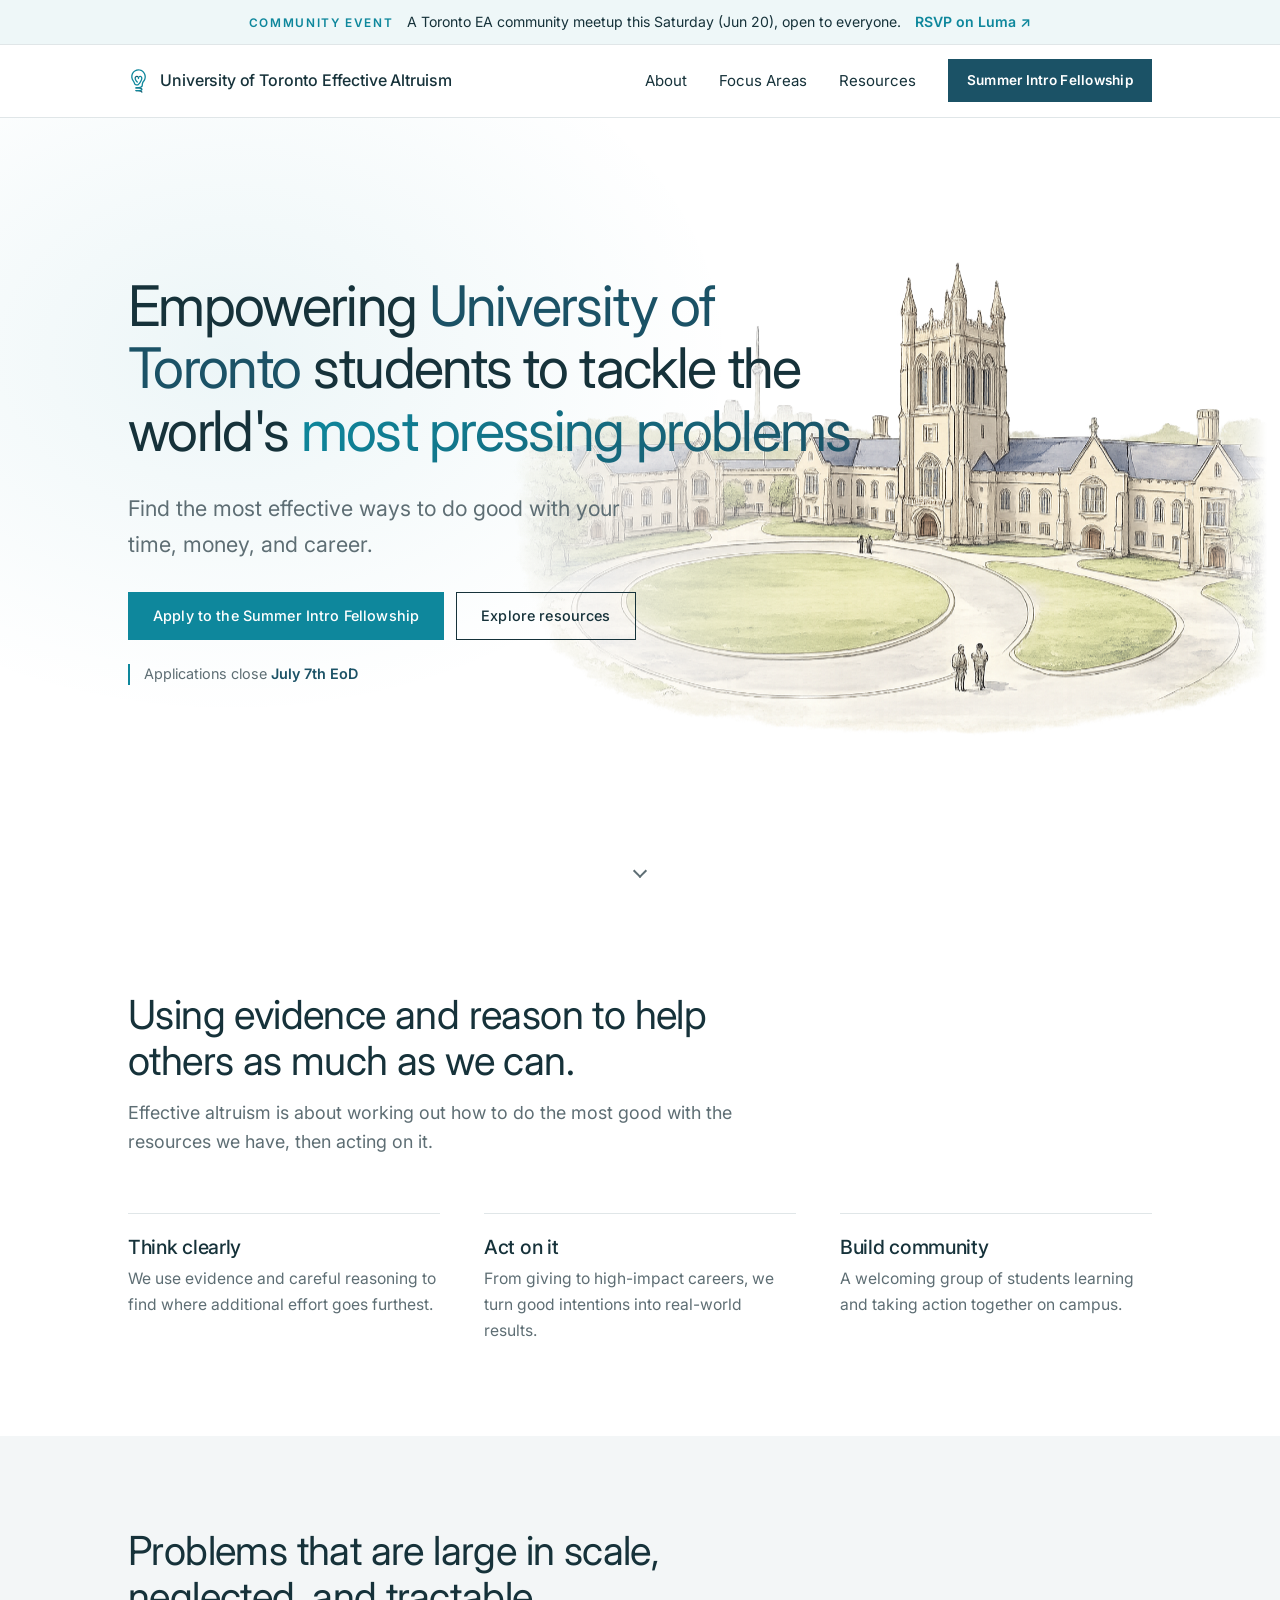
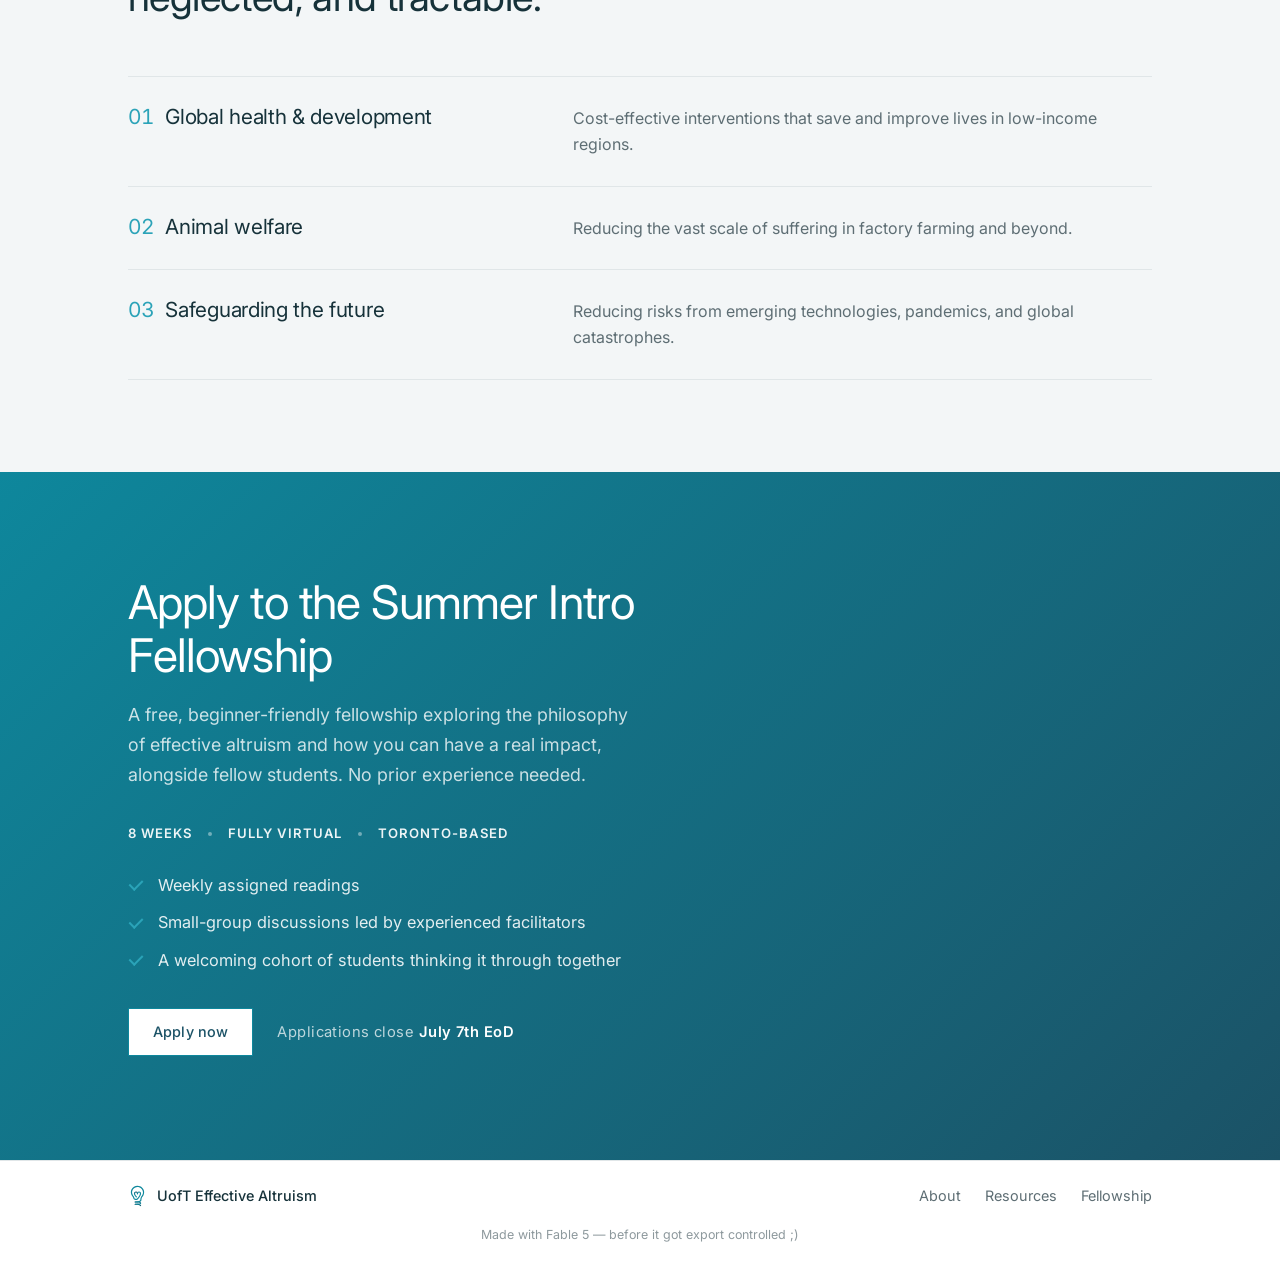
==== index.html @ 3f5f72e3 "Add Fable 5 credit line, slim down footer Add a subtle centered "Made with Fable 5" credit at the bo" ====
<!DOCTYPE html>
<html lang="en">
<head>
  <meta charset="UTF-8" />
  <meta name="viewport" content="width=device-width, initial-scale=1.0" />
  <script>
    (function () {
      // Hide scroll-reveal targets before first paint (script.js reveals them),
      // but only when motion is allowed and IntersectionObserver is supported —
      // otherwise everything stays visible. Applying this now avoids any flash.
      if ("IntersectionObserver" in window &&
          !window.matchMedia("(prefers-reduced-motion: reduce)").matches) {
        document.documentElement.classList.add("reveal");
      }
      // Arrived from another page targeting a #section? Remember it, start at
      // the top, and script.js will smooth-scroll down once the page has loaded.
      var hash = window.location.hash;
      if (hash && hash.length > 1) {
        window.__scrollTarget = hash.slice(1);
        if ("scrollRestoration" in history) history.scrollRestoration = "manual";
        history.replaceState(null, "", window.location.pathname + window.location.search);
      }
    })();
  </script>
  <title>University of Toronto Effective Altruism (UTEA)</title>
  <meta
    name="description"
    content="University of Toronto Effective Altruism (UTEA) is a student community helping U of T students find the most effective ways to do good with their time, money, and career. Apply to the Summer Intro Fellowship."
  />
  <meta
    name="keywords"
    content="University of Toronto Effective Altruism, UTEA, effective altruism, effective altruism Toronto, UofT, U of T, University of Toronto, student club, doing good, high-impact careers, Summer Intro Fellowship, charity, GiveWell, 80000 Hours"
  />
  <meta name="robots" content="index, follow" />
  <meta name="author" content="University of Toronto Effective Altruism" />
  <meta name="google-site-verification" content="3b4ed8b3AT4t9cAP5n7L5GcGeexUkri4UOhzZLySWu8" />
  <link rel="canonical" href="https://uteffectivealtruism.ca/" />
  <link rel="icon" type="image/svg+xml" href="assets/ea-logo.svg" />

  <!-- Social / link previews -->
  <meta property="og:type" content="website" />
  <meta property="og:site_name" content="University of Toronto Effective Altruism" />
  <meta property="og:locale" content="en_CA" />
  <meta property="og:url" content="https://uteffectivealtruism.ca/" />
  <meta property="og:title" content="University of Toronto Effective Altruism (UTEA)" />
  <meta
    property="og:description"
    content="Empowering University of Toronto students to tackle the world's most pressing problems. Find the most effective ways to do good with your time, money, and career."
  />
  <meta property="og:image" content="https://uteffectivealtruism.ca/assets/ea-logo.png" />
  <meta name="twitter:card" content="summary" />
  <meta name="twitter:title" content="University of Toronto Effective Altruism (UTEA)" />
  <meta
    name="twitter:description"
    content="Empowering University of Toronto students to tackle the world's most pressing problems."
  />
  <meta name="twitter:image" content="https://uteffectivealtruism.ca/assets/ea-logo.png" />

  <!-- Structured data -->
  <script type="application/ld+json">
  {
    "@context": "https://schema.org",
    "@type": "Organization",
    "name": "University of Toronto Effective Altruism",
    "alternateName": "UTEA",
    "url": "https://uteffectivealtruism.ca/",
    "logo": "https://uteffectivealtruism.ca/assets/ea-logo.png",
    "description": "A student community at the University of Toronto helping students find the most effective ways to do good with their time, money, and career.",
    "foundingLocation": "Toronto, Ontario, Canada"
  }
  </script>

  <link
    href="https://fonts.googleapis.com/css2?family=Inter:wght@300;400;500;600&display=swap"
    rel="stylesheet"
  />
  <link rel="stylesheet" href="styles.css" />
</head>
<body>
  <!-- Community announcement (not a UTEA event) — remove after Jun 20, 2026 -->
  <div class="topbar">
    <a class="topbar__inner wrap" href="https://luma.com/8dqawc0k" target="_blank" rel="noopener">
      <span class="topbar__group">
        <span class="label">Community event</span>
        <span class="topbar__msg">A Toronto EA community meetup this Saturday (Jun 20), open to everyone.</span>
        <span class="topbar__cta">RSVP on Luma <span aria-hidden="true">↗</span></span>
      </span>
      <span class="topbar__group topbar__dup" aria-hidden="true">
        <span class="label">Community event</span>
        <span class="topbar__msg">A Toronto EA community meetup this Saturday (Jun 20), open to everyone.</span>
        <span class="topbar__cta">RSVP on Luma <span aria-hidden="true">↗</span></span>
      </span>
    </a>
  </div>

  <!-- Navigation -->
  <header class="nav">
    <div class="wrap nav__inner">
      <a class="brand" href="index.html" aria-label="UofT Effective Altruism home">
        <img class="brand__mark" src="assets/ea-logo.svg" alt="" aria-hidden="true" />
        <span class="brand__text">
          <span class="brand__full">University of Toronto Effective Altruism</span>
          <span class="brand__short">UTEA</span>
        </span>
      </a>

      <nav>
        <ul class="nav__links">
          <li class="nav-hide"><a href="#about">About</a></li>
          <li class="nav-hide"><a href="#focus">Focus Areas</a></li>
          <li><a href="resources.html">Resources</a></li>
          <li>
            <a class="btn btn--primary" href="#apply">Summer Intro Fellowship</a>
          </li>
        </ul>
      </nav>
    </div>
  </header>

  <!-- Hero -->
  <section class="hero">
    <div class="hero__art">
      <img
        src="assets/hero-cover.png"
        alt="Watercolor illustration of the University of Toronto campus"
      />
    </div>
    <div class="wrap">
      <div class="hero__copy">
        <h1>
          Empowering <span class="uoft">University of Toronto</span> students to tackle the world's
          <span class="accent">most pressing problems</span>
        </h1>
        <p class="hero__sub">
          Find the most effective ways to do good with your time, money, and career.
        </p>
        <div class="hero__actions">
          <a class="btn btn--primary btn--lg" href="https://airtable.com/appPy5kqr3iAhJcgI/shrL7TXVeGHkIQ3MW" target="_blank" rel="noopener">Apply to the Summer Intro Fellowship</a>
          <a class="btn btn--ghost btn--lg" href="resources.html">Explore resources</a>
        </div>
        <p class="hero__deadline">Applications close <strong>July 7th EoD</strong></p>
      </div>
    </div>
    <a class="hero__scroll" href="#about" aria-label="Scroll to learn more">
      <span class="hero__scroll-chev" aria-hidden="true"></span>
    </a>
  </section>

  <!-- About -->
  <section class="section" id="about">
    <div class="wrap">
      <div class="section__head">
        <h2>Using evidence and reason to help others as much as we can.</h2>
        <p>
          Effective altruism is about working out how to do the most good with the
          resources we have, then acting on it.
        </p>
      </div>
      <div class="cols">
        <div class="col">
          <h3>Think clearly</h3>
          <p>We use evidence and careful reasoning to find where additional effort goes furthest.</p>
        </div>
        <div class="col">
          <h3>Act on it</h3>
          <p>From giving to high-impact careers, we turn good intentions into real-world results.</p>
        </div>
        <div class="col">
          <h3>Build community</h3>
          <p>A welcoming group of students learning and taking action together on campus.</p>
        </div>
      </div>
    </div>
  </section>

  <!-- Focus areas -->
  <section class="section section--alt" id="focus">
    <div class="wrap">
      <div class="section__head">
        <h2>Problems that are large in scale, neglected, and tractable.</h2>
      </div>
      <div class="list">
        <div class="list__row">
          <h3><span class="idx">01</span>Global health &amp; development</h3>
          <p>Cost-effective interventions that save and improve lives in low-income regions.</p>
        </div>
        <div class="list__row">
          <h3><span class="idx">02</span>Animal welfare</h3>
          <p>Reducing the vast scale of suffering in factory farming and beyond.</p>
        </div>
        <div class="list__row">
          <h3><span class="idx">03</span>Safeguarding the future</h3>
          <p>Reducing risks from emerging technologies, pandemics, and global catastrophes.</p>
        </div>
      </div>
    </div>
  </section>

  <!-- Apply CTA -->
  <section class="cta-band" id="apply">
    <div class="wrap">
      <h2>Apply to the Summer Intro Fellowship</h2>
      <p>
        A free, beginner-friendly fellowship exploring the philosophy of effective
        altruism and how you can have a real impact, alongside fellow students.
        No prior experience needed.
      </p>
      <ul class="cta-meta">
        <li>8 weeks</li>
        <li>Fully virtual</li>
        <li>Toronto-based</li>
      </ul>
      <ul class="cta-points">
        <li>Weekly assigned readings</li>
        <li>Small-group discussions led by experienced facilitators</li>
        <li>A welcoming cohort of students thinking it through together</li>
      </ul>
      <div class="cta-actions">
        <a class="btn btn--primary btn--lg" href="https://airtable.com/appPy5kqr3iAhJcgI/shrL7TXVeGHkIQ3MW" target="_blank" rel="noopener">Apply now</a>
        <p class="cta-band__deadline">Applications close <strong>July 7th EoD</strong></p>
      </div>
    </div>
  </section>

  <!-- Footer -->
  <footer class="footer">
    <div class="wrap footer__inner">
      <div class="footer__brand">
        <img src="assets/ea-logo.svg" alt="" aria-hidden="true" />
        <span>UofT Effective Altruism</span>
      </div>
      <ul class="footer__links">
        <li><a href="#about">About</a></li>
        <li><a href="resources.html">Resources</a></li>
        <li><a href="#apply">Fellowship</a></li>
      </ul>
    </div>
    <p class="footer__made">Made with Fable 5 — before it got export controlled ;)</p>
  </footer>

  <script src="script.js"></script>
</body>
</html>
---- styles.css ----
/* University of Toronto Effective Altruism — styles */

:root {
  /* Official Effective Altruism brand palette */
  --teal: #0e879c;        /* EA teal */
  --teal-bright: #2ba3b8; /* lighter teal accent */
  --teal-deep: #1b5266;   /* EA deep teal */
  --ink: #16323a;         /* deep teal-charcoal text */
  --muted: #5e6e74;       /* soft muted text */
  --paper: #f3f6f7;       /* faint cool tint for bands */
  --line: #e0e6e8;        /* hairline rules */
  --white: #ffffff;

  --grad: linear-gradient(120deg, #0e879c 0%, #1b5266 100%);

  --max: 1080px;
}

* { box-sizing: border-box; margin: 0; padding: 0; }

html { scroll-behavior: smooth; }

body {
  font-family: "Inter", -apple-system, BlinkMacSystemFont, "Segoe UI", Roboto,
    Helvetica, Arial, sans-serif;
  font-weight: 400;
  color: var(--ink);
  background: var(--white);
  line-height: 1.65;
  -webkit-font-smoothing: antialiased;
  text-rendering: optimizeLegibility;
}

a { color: var(--teal); text-decoration: none; }
a:hover { color: var(--teal-deep); }

h1, h2, h3, h4 { font-weight: 500; letter-spacing: -0.015em; line-height: 1.15; overflow-wrap: break-word; }

.wrap {
  width: 100%;
  max-width: var(--max);
  margin: 0 auto;
  padding: 0 28px;
}

.label {
  font-size: 0.74rem;
  font-weight: 600;
  letter-spacing: 0.14em;
  text-transform: uppercase;
  color: var(--teal);
}

/* ---------- Announcement bar (community / non-UTEA event) ---------- */
.topbar {
  background: rgba(14, 135, 156, 0.07);
  border-bottom: 1px solid var(--line);
  font-size: 0.88rem;
}
.topbar__inner {
  display: flex;
  align-items: baseline;
  justify-content: center;
  gap: 6px 14px;
  flex-wrap: wrap;
  padding-top: 10px;
  padding-bottom: 10px;
  color: var(--ink);
}
.topbar__inner:hover { text-decoration: none; }
.topbar__msg { color: var(--ink); }
.topbar__cta { color: var(--teal); font-weight: 600; white-space: nowrap; }
.topbar__inner:hover .topbar__cta { color: var(--teal-deep); }
.topbar__group { display: contents; }
.topbar__dup { display: none; }

/* Seamless loop: track holds two copies; -50% lands copy 2 where copy 1 began */
@keyframes topbar-scroll {
  from { transform: translateX(0); }
  to { transform: translateX(-50%); }
}

/* ---------- Navigation ---------- */
.nav {
  position: sticky;
  top: 0;
  z-index: 50;
  background: rgba(255, 255, 255, 0.88);
  backdrop-filter: saturate(180%) blur(12px);
  border-bottom: 1px solid var(--line);
}

.nav__inner {
  display: flex;
  align-items: center;
  justify-content: space-between;
  height: 72px;
}

.brand {
  display: flex;
  align-items: center;
  gap: 11px;
  color: var(--ink);
}
.brand:hover { color: var(--ink); }

.brand__mark { height: 30px; width: auto; flex: none; display: block; }

.brand__text { font-size: 1rem; font-weight: 500; line-height: 1.2; letter-spacing: -0.01em; }

/* Collapse the wordmark to "UTEA" once the page is scrolled */
.brand__short { display: none; }
.nav.is-scrolled .brand__full { display: none; }
.nav.is-scrolled .brand__short { display: inline; letter-spacing: 0.02em; }

.nav__links {
  display: flex;
  align-items: center;
  gap: 32px;
  list-style: none;
}

.nav__links a {
  color: var(--ink);
  font-weight: 400;
  font-size: 0.94rem;
}
.nav__links a:hover { color: var(--teal); }

/* ---------- Buttons (squared "slots") ---------- */
.btn {
  display: inline-block;
  font-weight: 500;
  font-size: 0.9rem;
  letter-spacing: 0.01em;
  padding: 11px 22px;
  border-radius: 0;
  transition: background 0.16s ease, color 0.16s ease, border-color 0.16s ease;
  cursor: pointer;
  border: 1px solid transparent;
}

.btn--primary {
  background: var(--teal);
  color: var(--white);
  border-color: var(--teal);
}
.btn--primary:hover { background: var(--teal-deep); border-color: var(--teal-deep); color: #fff; }

/* Nav CTA — force white text (beats .nav__links a) for readability */
.nav .btn--primary,
.nav .btn--primary:hover {
  background: var(--teal-deep);
  border-color: var(--teal-deep);
  color: #fff;
  font-weight: 600;
  letter-spacing: 0.02em;
  padding: 9px 18px;
  font-size: 0.85rem;
}
.nav .btn--primary:hover { background: #143f4c; border-color: #143f4c; }

.btn--ghost {
  background: transparent;
  color: var(--ink);
  border-color: var(--ink);
}
.btn--ghost:hover { background: var(--ink); color: #fff; }

.btn--lg { padding: 11px 24px; font-size: 0.9rem; }

/* a quiet text link with arrow */
.textlink {
  font-weight: 500;
  color: var(--teal);
  display: inline-flex;
  align-items: center;
  gap: 6px;
}
.textlink:hover { color: var(--teal-deep); }
.textlink .arrow { transition: transform 0.16s ease; }
.textlink:hover .arrow { transform: translateX(3px); }

/* ---------- Hero (big left-aligned text) ---------- */
.hero {
  position: relative;
  overflow: hidden;
  display: flex;
  flex-direction: column;
  justify-content: center;
  /* Fill the viewport below the fixed chrome (announcement bar + sticky nav)
     so the next section sits just past the fold. --chrome-h is set in JS;
     112px is a close fallback before/without it. */
  min-height: calc(100vh - var(--chrome-h, 112px));
  min-height: calc(100svh - var(--chrome-h, 112px));
  padding: 48px 0 104px;
  background: radial-gradient(720px 520px at 18% 30%, rgba(14, 135, 156, 0.08), transparent 70%);
}

.hero .wrap { position: relative; z-index: 2; }
.hero__copy { max-width: 760px; }

/* Campus watercolor — bled off the right edge; inner edge faded, right edge cut with a soft end */
.hero__art {
  position: absolute;
  z-index: 1;
  right: -56px;
  top: 46%;
  transform: translateY(-50%);
  width: min(860px, 68vw);
  pointer-events: none;
  user-select: none;
  /* fill: both -> stays visible (final frame) for reduced-motion users,
     who get animation: none via the motion-reduce block below */
  animation: hero-art-in 1.1s ease-out 0.15s both;
}
@keyframes hero-art-in {
  from { opacity: 0; }
  to { opacity: 1; }
}
.hero__art img {
  display: block;
  width: 100%;
  height: auto;
  -webkit-mask-image: linear-gradient(to right, transparent 0%, #000 43%, #000 85%, transparent 92%);
          mask-image: linear-gradient(to right, transparent 0%, #000 43%, #000 85%, transparent 92%);
}

.hero h1 {
  font-size: clamp(2.4rem, 4.8vw, 3.5rem);
  font-weight: 400;
  letter-spacing: -0.03em;
  line-height: 1.12;
  color: var(--ink);
}
.hero h1 .uoft { color: var(--teal-deep); }
.hero h1 .accent {
  background: var(--grad);
  -webkit-background-clip: text;
  background-clip: text;
  color: transparent;
}

.hero__sub {
  margin-top: 28px;
  max-width: 540px;
  font-size: clamp(1.1rem, 1.8vw, 1.35rem);
  font-weight: 400;
  color: var(--muted);
}

.hero__actions {
  margin-top: 30px;
  display: flex;
  gap: 12px;
  align-items: center;
  flex-wrap: wrap;
}

/* Scroll cue at the foot of the hero */
.hero__scroll {
  position: absolute;
  left: 50%;
  bottom: 24px;
  transform: translateX(-50%);
  z-index: 3;
  display: flex;
  flex-direction: column;
  align-items: center;
  gap: 9px;
  color: var(--muted);
  font-size: 0.66rem;
  font-weight: 600;
  letter-spacing: 0.2em;
  text-transform: uppercase;
  transition: opacity 0.4s ease, color 0.16s ease;
}
.hero__scroll:hover { color: var(--teal); }
.hero__scroll-chev {
  width: 10px;
  height: 10px;
  border-right: 2px solid currentColor;
  border-bottom: 2px solid currentColor;
  transform: rotate(45deg);
  animation: hero-bob 1.8s ease-in-out infinite;
}
@keyframes hero-bob {
  0%, 100% { transform: translateY(0) rotate(45deg); }
  50% { transform: translateY(4px) rotate(45deg); }
}
/* Fade the cue out once the page is scrolled */
.nav.is-scrolled ~ .hero .hero__scroll { opacity: 0; pointer-events: none; }

/* ---------- Sections ---------- */
.section { padding: 92px 0; }
.section--alt { background: var(--paper); }

/* Offset smooth-scroll targets so headings clear the sticky nav */
#about, #focus, #apply { scroll-margin-top: 88px; }

.section__head { max-width: 640px; margin-bottom: 56px; }
.section__head .label { display: block; margin-bottom: 16px; }
.section__head h2 {
  font-size: clamp(1.7rem, 3.6vw, 2.5rem);
  font-weight: 400;
  color: var(--ink);
}
.section__head p { margin-top: 14px; color: var(--muted); font-size: 1.12rem; }

/* ---------- Principles (no boxes) ---------- */
.cols {
  display: grid;
  grid-template-columns: repeat(3, 1fr);
  gap: 44px;
}

.col { border-top: 1px solid var(--line); padding-top: 22px; }
.col h3 { font-size: 1.22rem; color: var(--ink); margin-bottom: 8px; }
.col p { color: var(--muted); font-size: 0.98rem; }

/* ---------- Focus list (hairline rows) ---------- */
.list { border-top: 1px solid var(--line); }
.list__row {
  display: grid;
  grid-template-columns: 1fr 1.4fr;
  gap: 32px;
  align-items: baseline;
  padding: 28px 0;
  border-bottom: 1px solid var(--line);
}
.list__row h3 {
  font-size: 1.3rem;
  font-weight: 400;
  color: var(--ink);
}
.list__row .idx { color: var(--teal-bright); margin-right: 12px; font-variant-numeric: tabular-nums; }
.list__row p { color: var(--muted); font-size: 1rem; }

/* ---------- CTA band (full bleed, no rounded box) ---------- */
.cta-band {
  background: linear-gradient(135deg, #0e879c 0%, #1b5266 100%);
  color: #fff;
  padding: 104px 0;
}
.cta-band .label { color: var(--teal-bright); display: block; margin-bottom: 18px; }
.cta-band h2 {
  font-size: clamp(1.9rem, 4.4vw, 2.9rem);
  font-weight: 400;
  letter-spacing: -0.02em;
  max-width: 660px;
}
.cta-band p {
  margin: 18px 0 34px;
  max-width: 520px;
  color: rgba(255, 255, 255, 0.78);
  font-size: 1.12rem;
}
.cta-band .btn--primary { background: #fff; color: var(--teal-deep); }
.cta-band .btn--primary:hover { background: var(--paper); color: var(--teal-deep); }
/* Key facts row */
.cta-meta {
  list-style: none;
  display: flex;
  flex-wrap: wrap;
  align-items: center;
  margin-top: 26px;
  font-size: 0.82rem;
  font-weight: 600;
  letter-spacing: 0.07em;
  text-transform: uppercase;
  color: rgba(255, 255, 255, 0.92);
}
.cta-meta li { display: inline-flex; align-items: center; }
.cta-meta li:not(:last-child)::after {
  content: "";
  width: 4px;
  height: 4px;
  margin: 0 16px;
  border-radius: 50%;
  background: rgba(255, 255, 255, 0.4);
}

/* What's involved */
.cta-points {
  list-style: none;
  margin-top: 28px;
  display: grid;
  gap: 13px;
  max-width: 540px;
}
.cta-points li {
  position: relative;
  padding-left: 30px;
  color: rgba(255, 255, 255, 0.88);
  font-size: 1.02rem;
  line-height: 1.5;
}
.cta-points li::before {
  content: "";
  position: absolute;
  left: 4px;
  top: 0.28em;
  width: 6px;
  height: 11px;
  border-right: 2px solid var(--teal-bright);
  border-bottom: 2px solid var(--teal-bright);
  transform: rotate(45deg);
}

.cta-actions {
  margin-top: 36px;
  display: flex;
  align-items: center;
  gap: 16px 24px;
  flex-wrap: wrap;
}
/* Scoped to beat .cta-band p (margin/size/color) so it centers with the button */
.cta-band .cta-band__deadline {
  margin: 0;
  max-width: none;
  font-size: 0.92rem;
  letter-spacing: 0.03em;
  color: rgba(255, 255, 255, 0.72);
}
.cta-band__deadline strong {
  font-weight: 600;
  color: #fff;
}

/* Hero deadline — a compact line set off by a quiet teal accent bar */
.hero__deadline {
  margin-top: 24px;
  display: inline-block;
  padding-left: 14px;
  border-left: 2px solid var(--teal);
  font-size: 0.9rem;
  line-height: 1.45;
  color: var(--muted);
}
.hero__deadline strong { font-weight: 600; color: var(--teal-deep); }

/* ---------- Resources page ---------- */
.page-hero {
  padding: 60px 0 36px;
  border-bottom: 1px solid var(--line);
}
.page-hero .label { display: block; margin-bottom: 18px; }
.page-hero h1 {
  font-size: clamp(2.2rem, 5vw, 3.4rem);
  font-weight: 400;
  letter-spacing: -0.025em;
  color: var(--ink);
}
.page-hero p { margin-top: 18px; max-width: 600px; color: var(--muted); font-size: 1.15rem; }

.res-group { padding: 32px 0; border-bottom: 1px solid var(--line); }
.res-group__title {
  font-size: 0.92rem;
  font-weight: 600;
  letter-spacing: 0.1em;
  text-transform: uppercase;
  color: var(--teal);
  margin-bottom: 8px;
}

.res-item {
  display: grid;
  grid-template-columns: 1fr 1.5fr;
  gap: 32px;
  align-items: baseline;
  padding: 16px 0;
  border-top: 1px solid var(--line);
  transition: padding-left 0.16s ease;
}
.res-item:hover { padding-left: 8px; }
.res-item h4 {
  font-size: 1.15rem;
  font-weight: 400;
  color: var(--ink);
  display: inline-flex;
  align-items: center;
  gap: 8px;
}
.res-item:hover h4 { color: var(--teal); }
.res-item h4 .arrow { color: var(--teal-bright); transition: transform 0.16s ease; }
.res-item:hover h4 .arrow { transform: translate(3px, -3px); }
.res-item p { color: var(--muted); font-size: 0.98rem; }

/* ---------- Footer ---------- */
.footer {
  border-top: 1px solid var(--line);
  padding: 22px 0;
  color: var(--muted);
  font-size: 0.9rem;
}
.footer__inner {
  display: flex;
  justify-content: space-between;
  align-items: center;
  flex-wrap: wrap;
  gap: 16px;
}
.footer__links { display: flex; gap: 24px; list-style: none; }
.footer__links a { color: var(--muted); }
.footer__links a:hover { color: var(--teal); }

.footer__brand { display: flex; align-items: center; gap: 10px; }
.footer__brand img { height: 26px; width: auto; flex: none; }
.footer__brand span { font-weight: 500; color: var(--ink); }

.footer__made {
  margin: 16px 0 0;
  text-align: center;
  font-size: 0.78rem;
  color: var(--muted);
  opacity: 0.7;
}

/* ---------- Scroll reveal ("words land" as they enter) ----------
   The hidden state is applied via the .reveal class (added before first paint
   by the <head> guard) so revealed content never flashes in then jumps. */
.reveal .hero__copy > *,
.reveal .section__head > *,
.reveal .cols .col,
.reveal .list .list__row,
.reveal .cta-band .wrap > *,
.reveal .page-hero .wrap > *,
.reveal main.wrap .res-group {
  opacity: 0;
  transform: translateY(20px);
  transition: opacity 0.6s cubic-bezier(0.16, 1, 0.3, 1) var(--d, 0s),
              transform 0.6s cubic-bezier(0.16, 1, 0.3, 1) var(--d, 0s);
}
.reveal .is-visible {
  opacity: 1 !important;
  transform: none !important;
}

/* ---------- Focus & motion ---------- */
:focus-visible {
  outline: 2px solid var(--teal);
  outline-offset: 3px;
  border-radius: 2px;
}

@media (prefers-reduced-motion: reduce) {
  * { transition: none !important; animation: none !important; }
  .res-item:hover { padding-left: 0; }
  /* Insurance: never leave revealed content hidden for reduced-motion users */
  .reveal .hero__copy > *,
  .reveal .section__head > *,
  .reveal .cols .col,
  .reveal .list .list__row,
  .reveal .cta-band .wrap > *,
  .reveal .page-hero .wrap > *,
  .reveal main.wrap .res-group { opacity: 1 !important; transform: none !important; }
}

/* ---------- Responsive ---------- */
@media (max-width: 820px) {
  .hero__art { display: none; }
  .hero__copy { max-width: 620px; }
  .cols { grid-template-columns: 1fr; gap: 0; }
  .col { padding: 24px 0; }
  .col:not(:last-child) { border-bottom: none; }
  .list__row,
  .res-item { grid-template-columns: 1fr; gap: 8px; }
  .nav__links { gap: 18px; }
  .nav__links .nav-hide { display: none; }
}

/* Compact nav on phones: UTEA mark + Apply button (other links hidden) */
@media (max-width: 640px) {
  .brand__full { display: none; }
  .brand__short { display: inline; letter-spacing: 0.02em; }
  .nav__links li:not(:last-child) { display: none; }
  .nav .btn--primary {
    padding: 8px 13px;
    font-size: 0.82rem;
    letter-spacing: 0;
    white-space: nowrap;
  }
}

@media (max-width: 560px) {
  .wrap { padding: 0 18px; }
  .hero { padding: 40px 0 84px; }
  .hero h1 { font-size: clamp(1.9rem, 8.5vw, 2.35rem); }
  .hero__sub { font-size: 1.05rem; margin-top: 20px; }
  .hero__actions { margin-top: 28px; gap: 10px; }
  .btn--lg { padding: 10px 16px; font-size: 0.82rem; }
  .section, .cta-band { padding: 56px 0; }
  .section__head { margin-bottom: 36px; }
  .footer__inner { flex-direction: column; align-items: flex-start; }

  /* announcement bar becomes a seamless horizontal marquee on phones */
  .topbar { overflow: hidden; font-size: 0.8rem; }
  .topbar__inner {
    flex-wrap: nowrap;
    justify-content: flex-start;
    gap: 0;
    width: max-content;
    max-width: none;
    margin: 0;
    padding: 6px 0;
    animation: topbar-scroll 22s linear infinite;
    animation-delay: -15s; /* start mid-scroll so the label is already on screen */
    will-change: transform;
  }
  .topbar__group {
    display: inline-flex;
    align-items: baseline;
    gap: 6px 14px;
    padding-right: 36px; /* small gap between repeats */
    white-space: nowrap;
  }
  .topbar__dup { display: inline-flex; }
  .topbar .label, .topbar__msg, .topbar__cta { white-space: nowrap; }
}

/* Reduced-motion users: don't scroll — wrap the bar instead */
@media (prefers-reduced-motion: reduce) {
  .topbar { overflow: visible; }
  .topbar__inner {
    flex-wrap: wrap;
    justify-content: center;
    gap: 6px 14px;
    white-space: normal;
    width: auto;
    max-width: var(--max);
    margin: 0 auto;
    padding: 10px 18px;
    animation: none;
  }
  .topbar__group { display: contents; }
  .topbar__dup { display: none; }
}
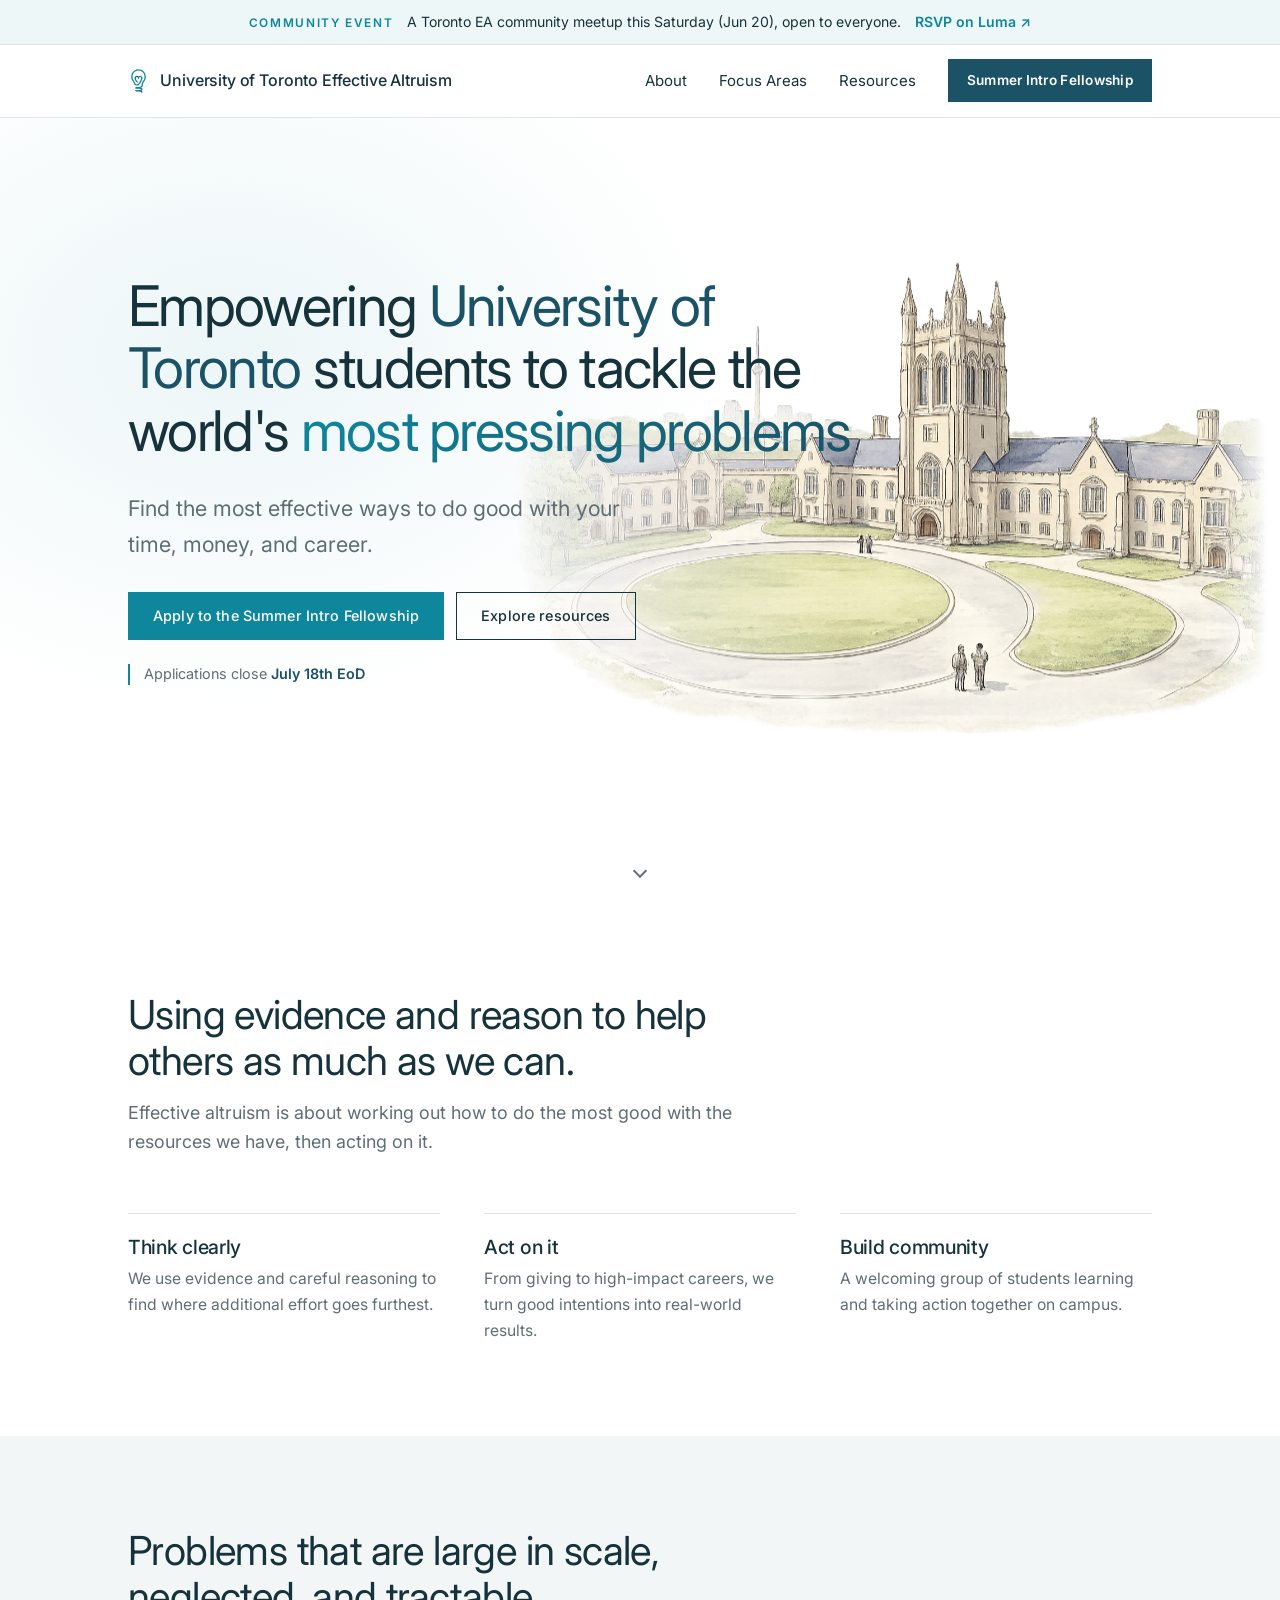
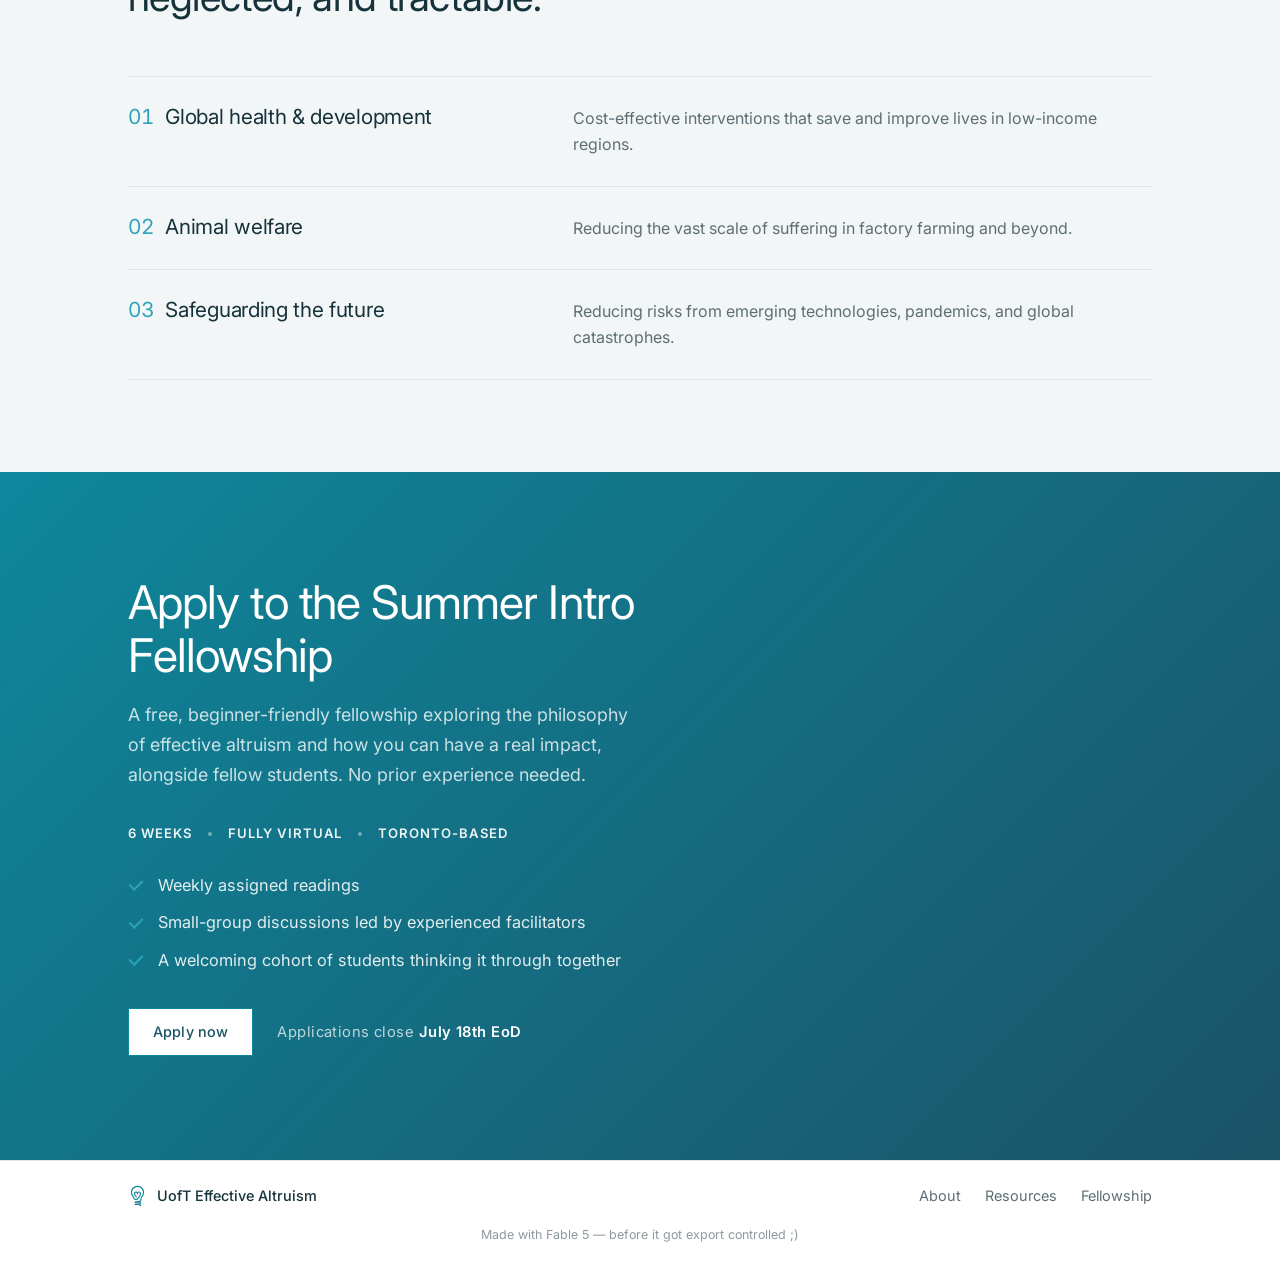
==== commit 3f1b418f: "Update deadline to July 18th EoD, fellowship duration to 6 weeks Co-Authored-By: Claude Fable 5 <nor" ====
--- a/index.html
+++ b/index.html
@@ -138,7 +138,7 @@
           <a class="btn btn--primary btn--lg" href="https://airtable.com/appPy5kqr3iAhJcgI/shrL7TXVeGHkIQ3MW" target="_blank" rel="noopener">Apply to the Summer Intro Fellowship</a>
           <a class="btn btn--ghost btn--lg" href="resources.html">Explore resources</a>
         </div>
-        <p class="hero__deadline">Applications close <strong>July 7th EoD</strong></p>
+        <p class="hero__deadline">Applications close <strong>July 18th EoD</strong></p>
       </div>
     </div>
     <a class="hero__scroll" href="#about" aria-label="Scroll to learn more">
@@ -206,7 +206,7 @@
         No prior experience needed.
       </p>
       <ul class="cta-meta">
-        <li>8 weeks</li>
+        <li>6 weeks</li>
         <li>Fully virtual</li>
         <li>Toronto-based</li>
       </ul>
@@ -217,7 +217,7 @@
       </ul>
       <div class="cta-actions">
         <a class="btn btn--primary btn--lg" href="https://airtable.com/appPy5kqr3iAhJcgI/shrL7TXVeGHkIQ3MW" target="_blank" rel="noopener">Apply now</a>
-        <p class="cta-band__deadline">Applications close <strong>July 7th EoD</strong></p>
+        <p class="cta-band__deadline">Applications close <strong>July 18th EoD</strong></p>
       </div>
     </div>
   </section>
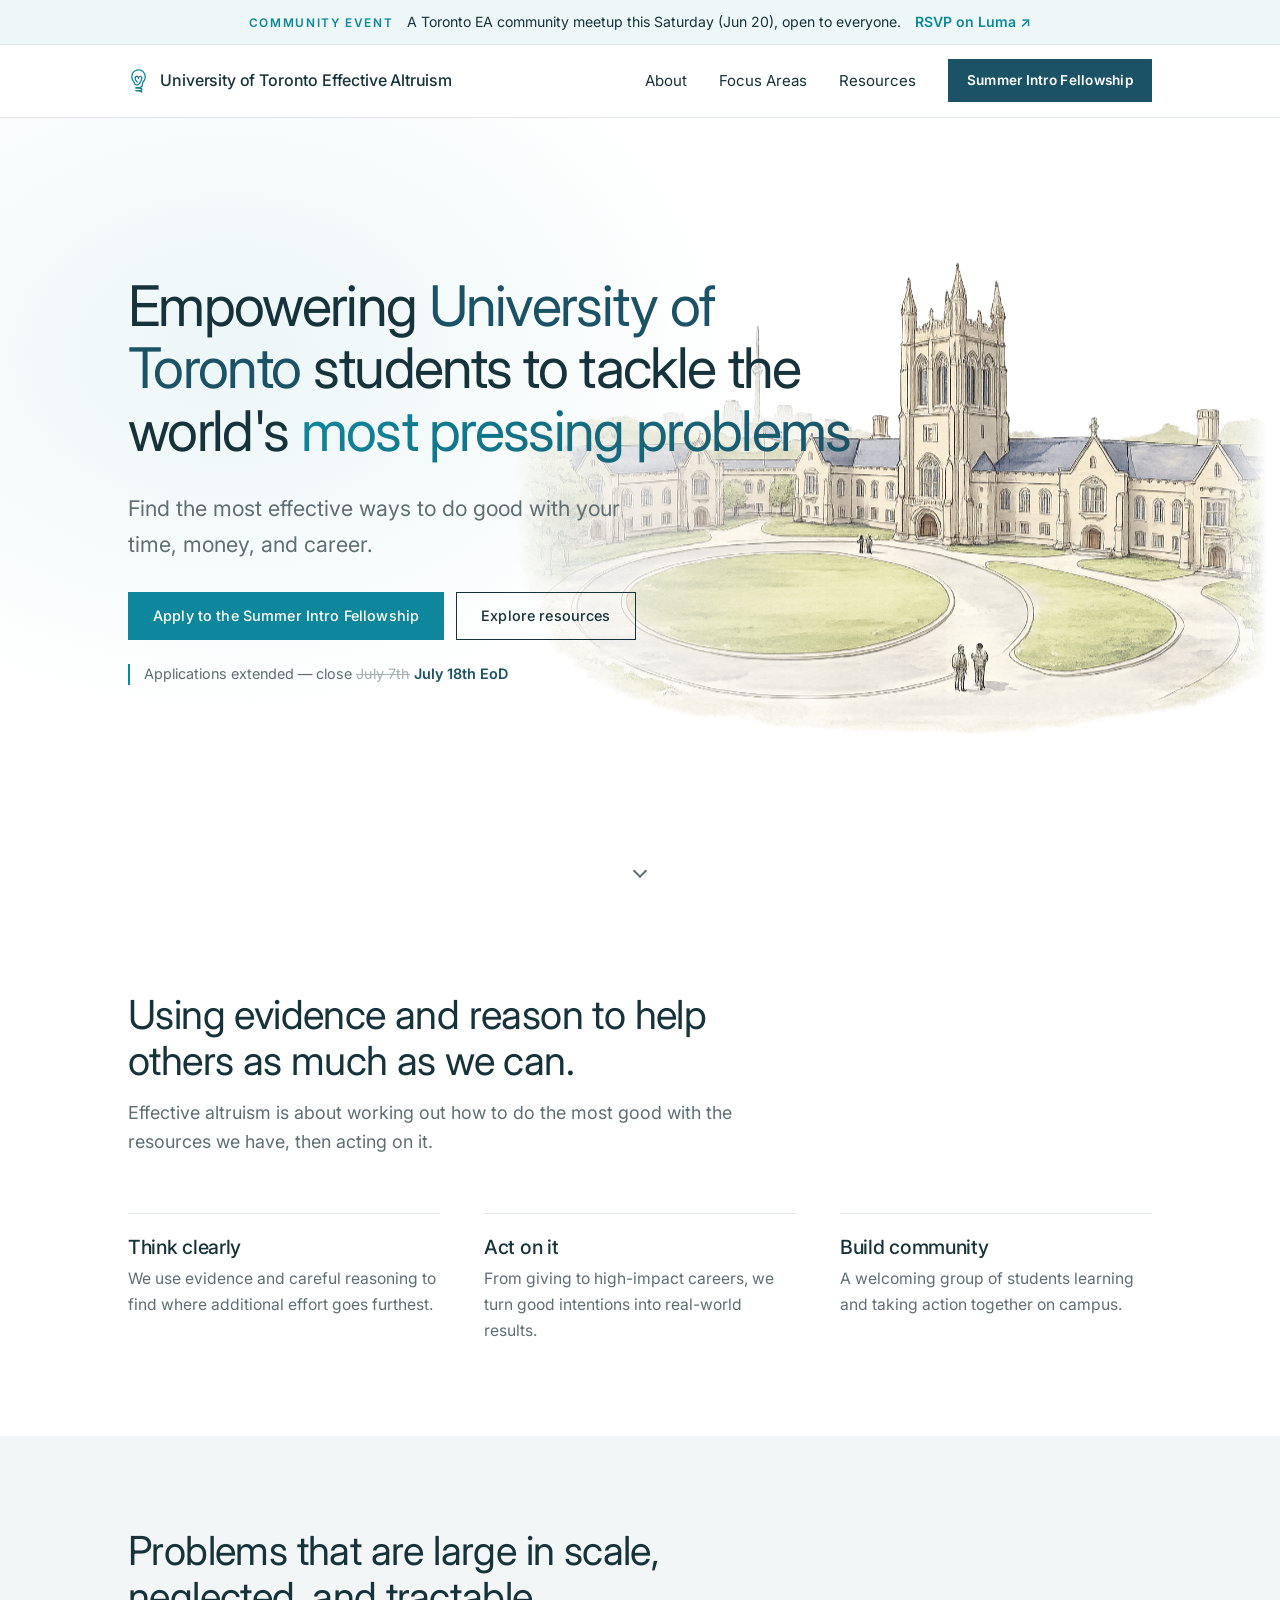
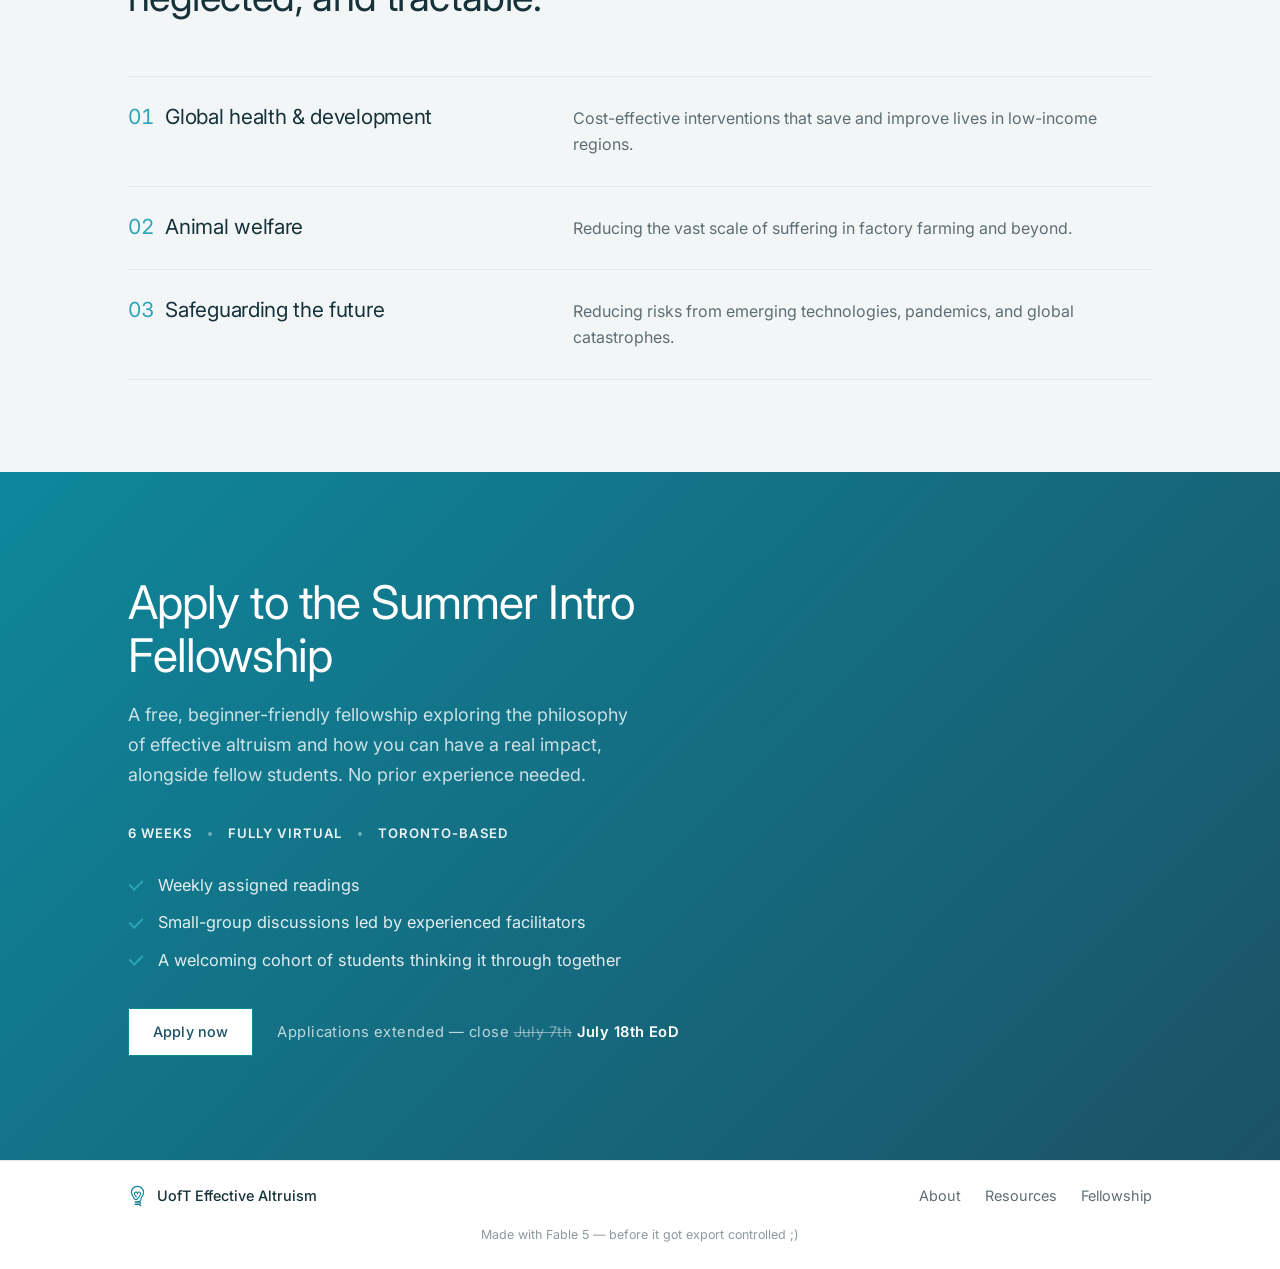
==== commit f479bc87: "Show extended deadline with old July 7th date struck through Co-Authored-By: Claude Fable 5 <noreply" ====
--- a/index.html
+++ b/index.html
@@ -138,7 +138,7 @@
           <a class="btn btn--primary btn--lg" href="https://airtable.com/appPy5kqr3iAhJcgI/shrL7TXVeGHkIQ3MW" target="_blank" rel="noopener">Apply to the Summer Intro Fellowship</a>
           <a class="btn btn--ghost btn--lg" href="resources.html">Explore resources</a>
         </div>
-        <p class="hero__deadline">Applications close <strong>July 18th EoD</strong></p>
+        <p class="hero__deadline">Applications extended — close <s>July 7th</s> <strong>July 18th EoD</strong></p>
       </div>
     </div>
     <a class="hero__scroll" href="#about" aria-label="Scroll to learn more">
@@ -217,7 +217,7 @@
       </ul>
       <div class="cta-actions">
         <a class="btn btn--primary btn--lg" href="https://airtable.com/appPy5kqr3iAhJcgI/shrL7TXVeGHkIQ3MW" target="_blank" rel="noopener">Apply now</a>
-        <p class="cta-band__deadline">Applications close <strong>July 18th EoD</strong></p>
+        <p class="cta-band__deadline">Applications extended — close <s>July 7th</s> <strong>July 18th EoD</strong></p>
       </div>
     </div>
   </section>
--- a/styles.css
+++ b/styles.css
@@ -427,6 +427,7 @@
   font-weight: 600;
   color: #fff;
 }
+.cta-band__deadline s { color: rgba(255, 255, 255, 0.45); }
 
 /* Hero deadline — a compact line set off by a quiet teal accent bar */
 .hero__deadline {
@@ -439,6 +440,7 @@
   color: var(--muted);
 }
 .hero__deadline strong { font-weight: 600; color: var(--teal-deep); }
+.hero__deadline s { opacity: 0.55; }
 
 /* ---------- Resources page ---------- */
 .page-hero {
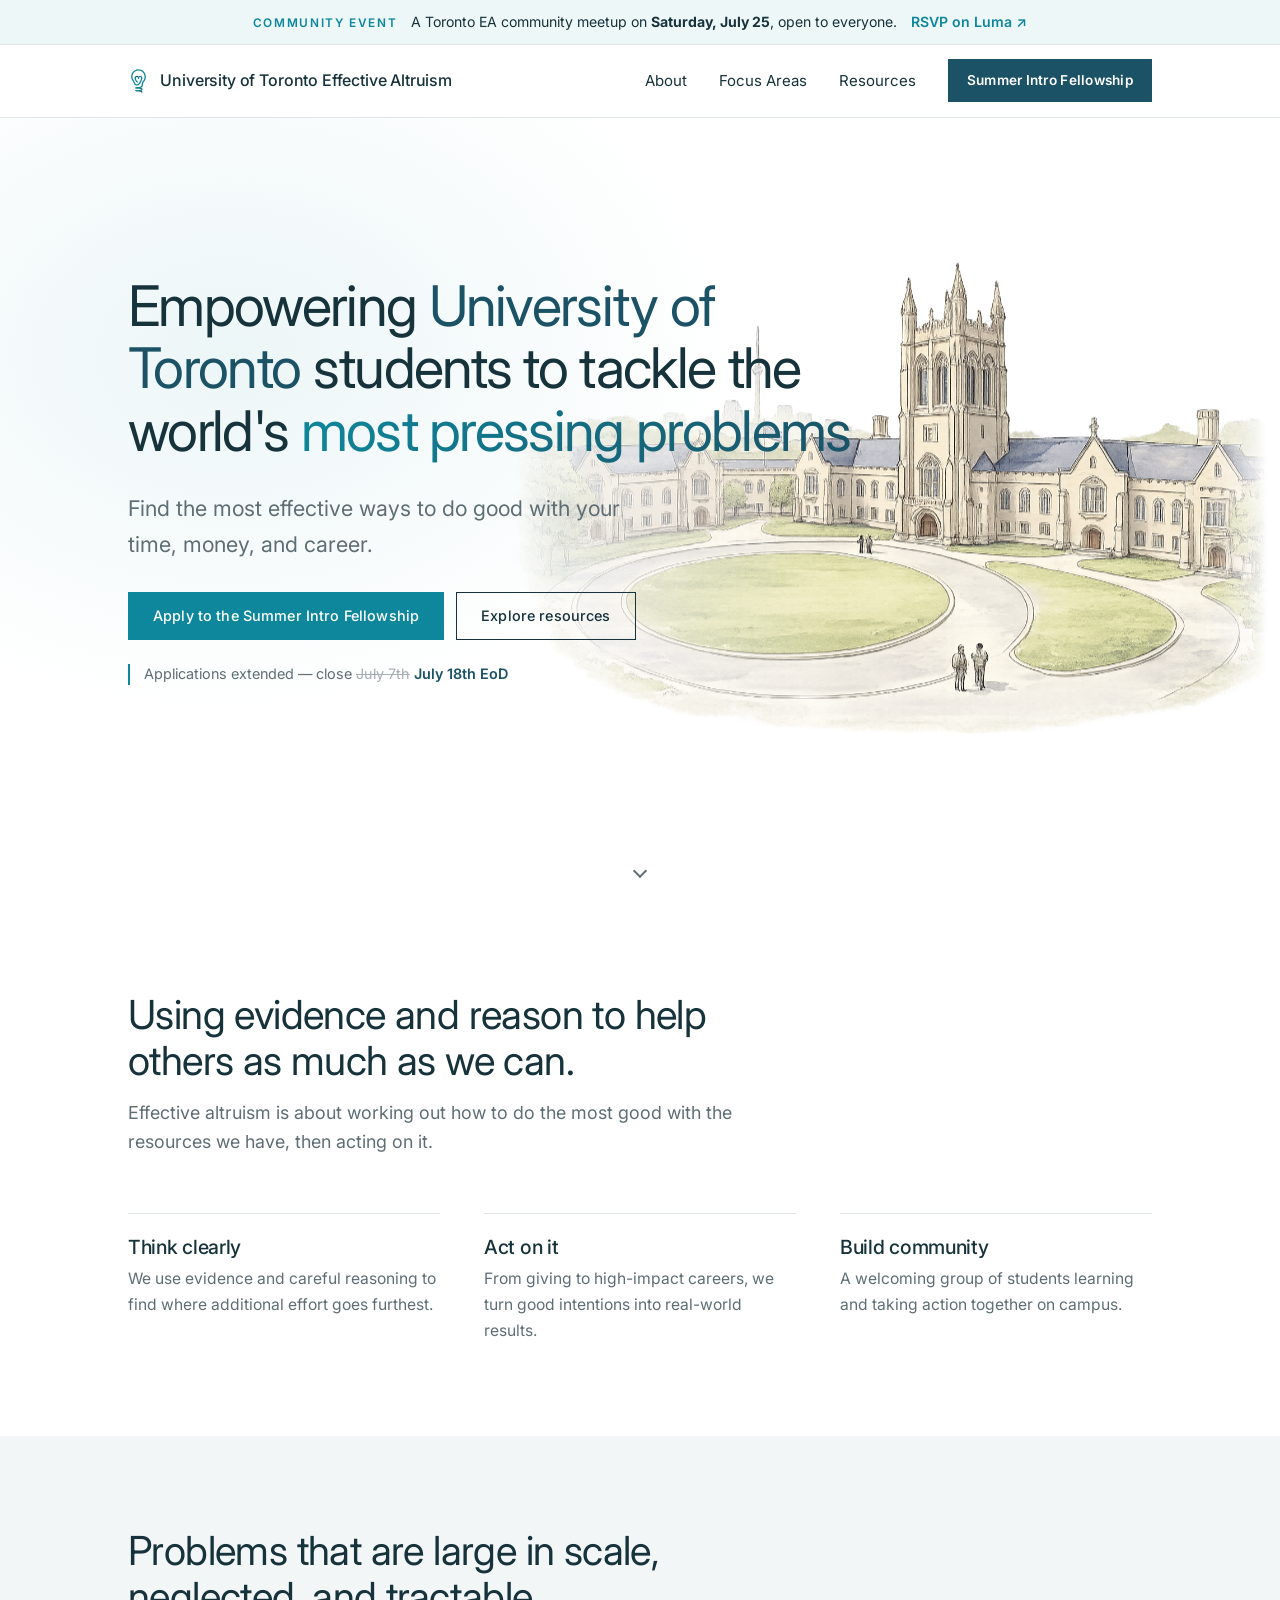
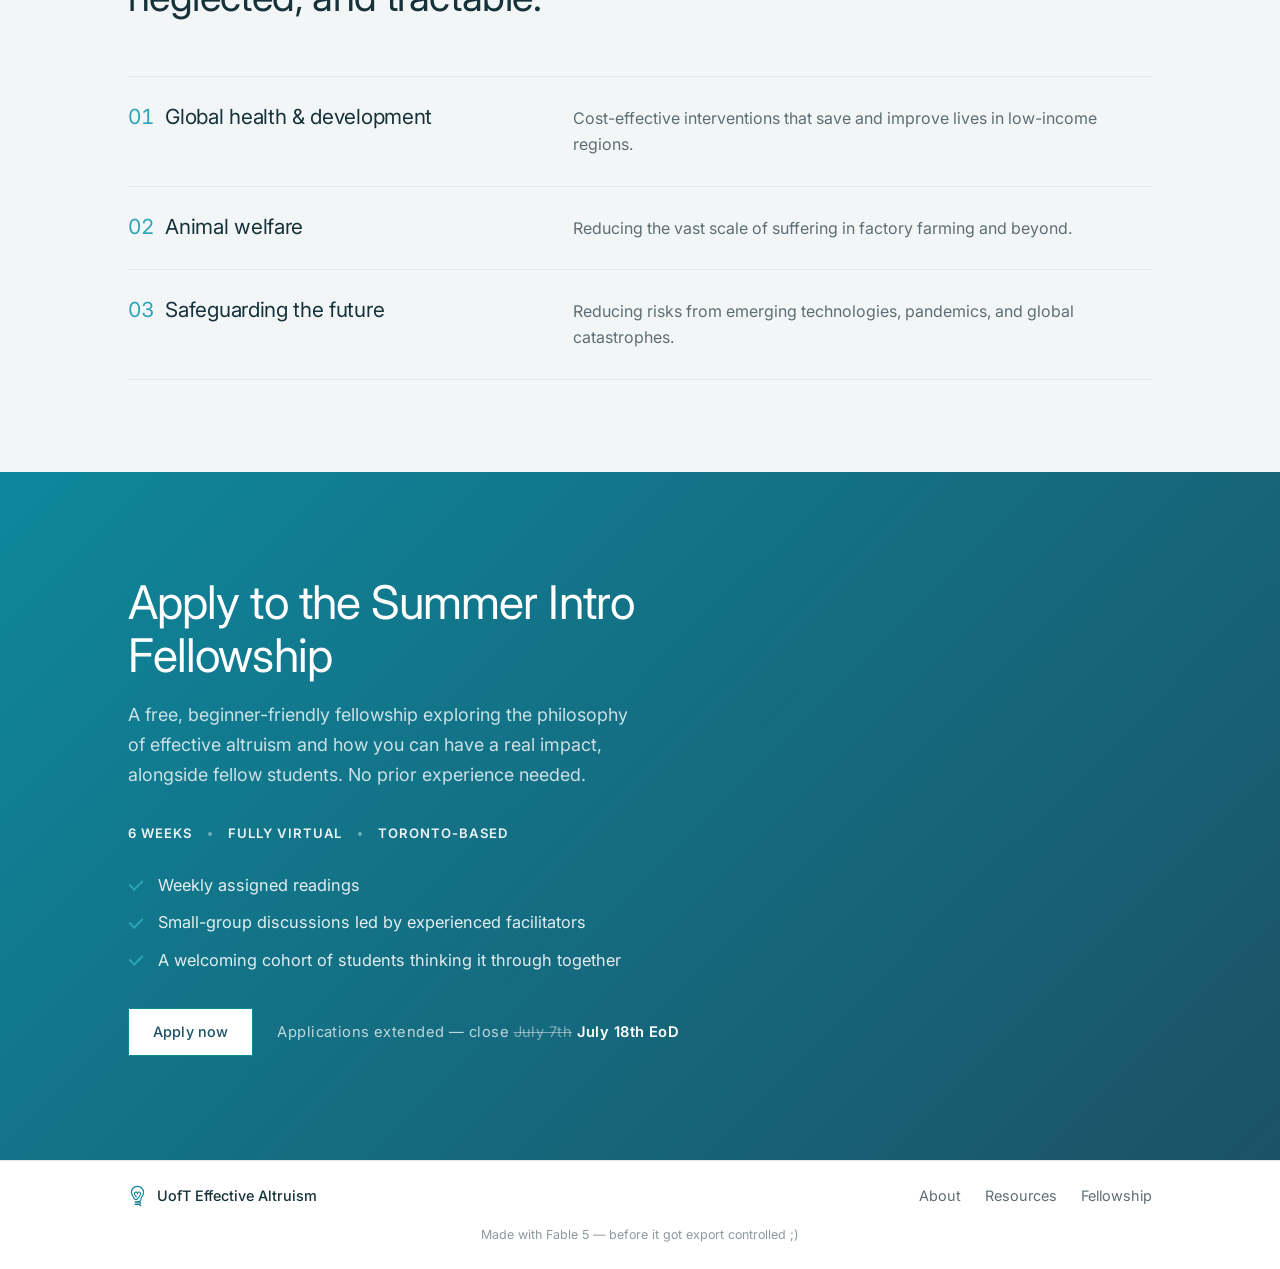
==== commit 15b37c3a: "Update community event banner to July 25 with new Luma link Co-Authored-By: Claude Fable 5 <noreply@" ====
--- a/index.html
+++ b/index.html
@@ -77,17 +77,17 @@
   <link rel="stylesheet" href="styles.css" />
 </head>
 <body>
-  <!-- Community announcement (not a UTEA event) — remove after Jun 20, 2026 -->
+  <!-- Community announcement (not a UTEA event) — remove after Jul 25, 2026 -->
   <div class="topbar">
-    <a class="topbar__inner wrap" href="https://luma.com/8dqawc0k" target="_blank" rel="noopener">
+    <a class="topbar__inner wrap" href="https://luma.com/qa6q1ces" target="_blank" rel="noopener">
       <span class="topbar__group">
         <span class="label">Community event</span>
-        <span class="topbar__msg">A Toronto EA community meetup this Saturday (Jun 20), open to everyone.</span>
+        <span class="topbar__msg">A Toronto EA community meetup on <strong>Saturday, July 25</strong>, open to everyone.</span>
         <span class="topbar__cta">RSVP on Luma <span aria-hidden="true">↗</span></span>
       </span>
       <span class="topbar__group topbar__dup" aria-hidden="true">
         <span class="label">Community event</span>
-        <span class="topbar__msg">A Toronto EA community meetup this Saturday (Jun 20), open to everyone.</span>
+        <span class="topbar__msg">A Toronto EA community meetup on <strong>Saturday, July 25</strong>, open to everyone.</span>
         <span class="topbar__cta">RSVP on Luma <span aria-hidden="true">↗</span></span>
       </span>
     </a>
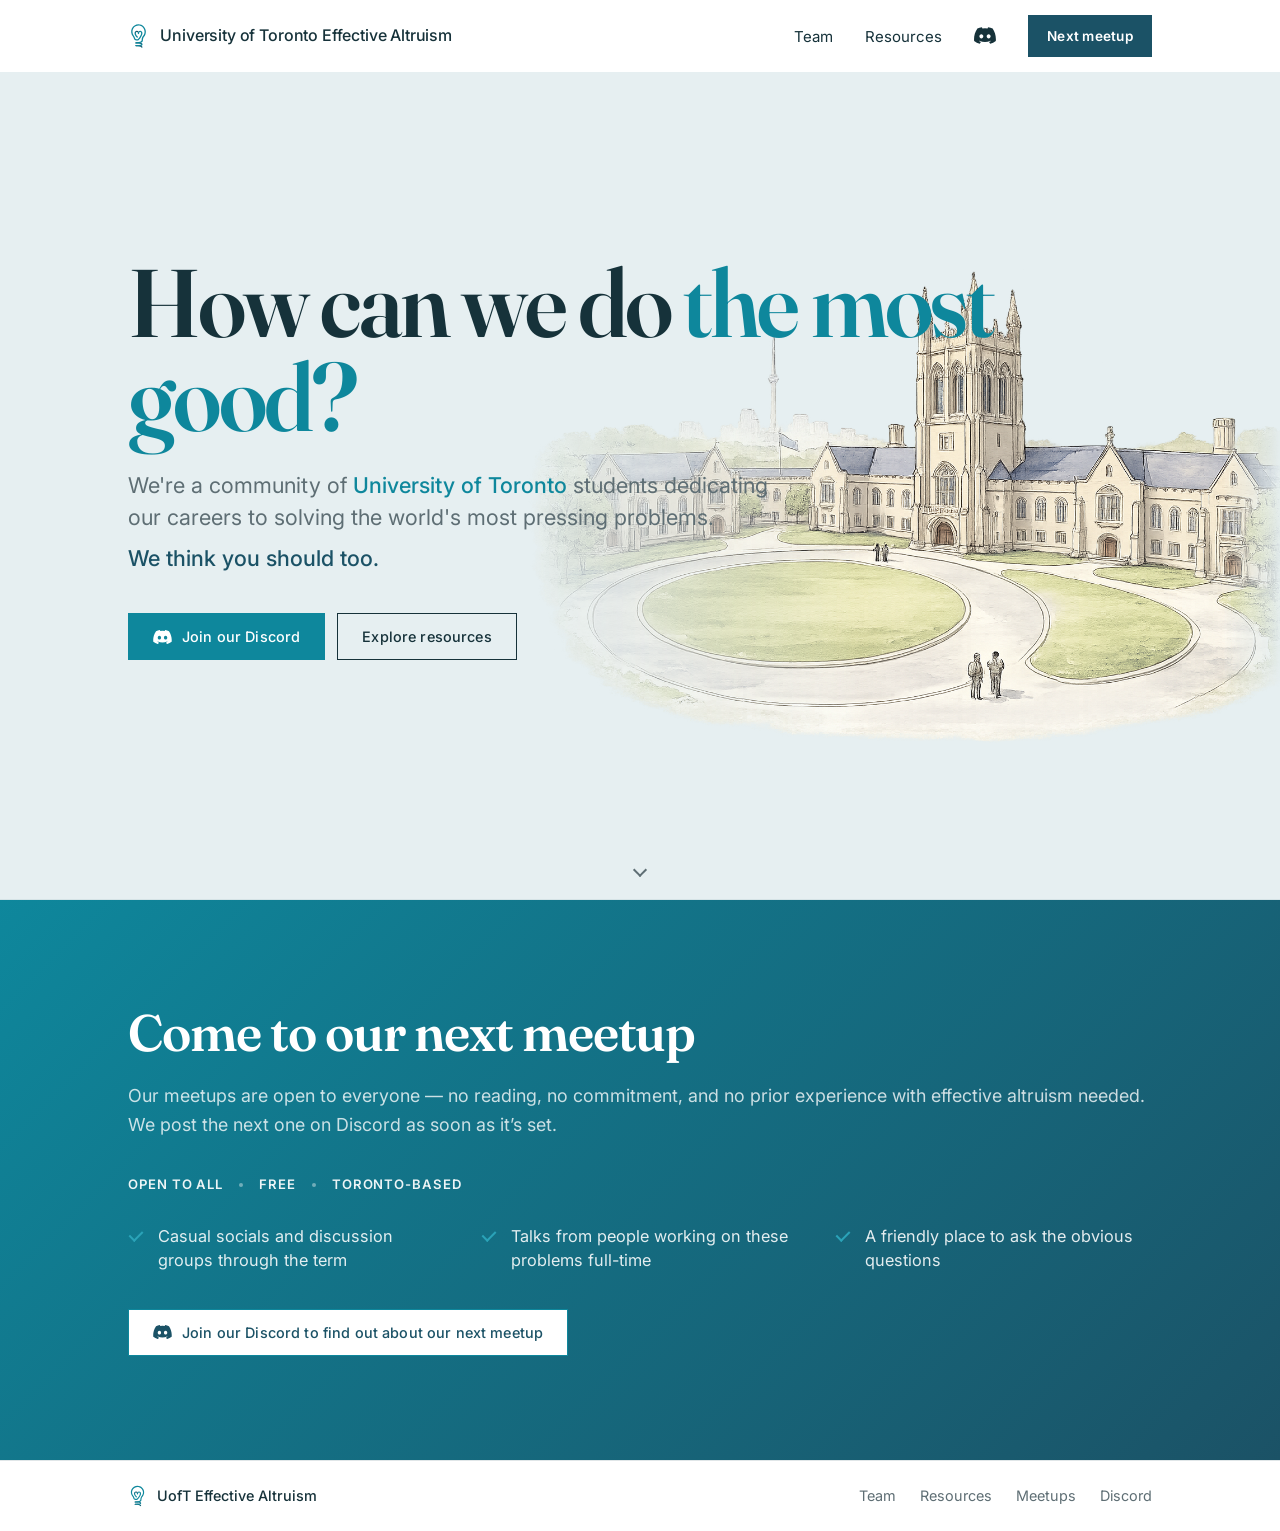
==== commit 7436c34c: "Rebuild site around meetups and Discord; add team and resources pages The Summer Intro Fellowship is" ====
--- a/index.html
+++ b/index.html
@@ -25,11 +25,11 @@
   <title>University of Toronto Effective Altruism (UTEA)</title>
   <meta
     name="description"
-    content="University of Toronto Effective Altruism (UTEA) is a student community helping U of T students find the most effective ways to do good with their time, money, and career. Apply to the Summer Intro Fellowship."
+    content="University of Toronto Effective Altruism (UTEA) is a student community helping U of T students find the most effective ways to do good with their time, money, and career. Come to a meetup or join us on Discord."
   />
   <meta
     name="keywords"
-    content="University of Toronto Effective Altruism, UTEA, effective altruism, effective altruism Toronto, UofT, U of T, University of Toronto, student club, doing good, high-impact careers, Summer Intro Fellowship, charity, GiveWell, 80000 Hours"
+    content="University of Toronto Effective Altruism, UTEA, effective altruism, effective altruism Toronto, UofT, U of T, University of Toronto, student club, doing good, high-impact careers, meetup, Discord, charity, GiveWell, 80000 Hours"
   />
   <meta name="robots" content="index, follow" />
   <meta name="author" content="University of Toronto Effective Altruism" />
@@ -70,29 +70,15 @@
   }
   </script>
 
+  <link rel="preconnect" href="https://fonts.googleapis.com" />
+  <link rel="preconnect" href="https://fonts.gstatic.com" crossorigin />
   <link
-    href="https://fonts.googleapis.com/css2?family=Inter:wght@300;400;500;600&display=swap"
+    href="https://fonts.googleapis.com/css2?family=Fraunces:opsz,wght@9..144,500;9..144,600;9..144,700&family=Inter:wght@300;400;500;600&display=swap"
     rel="stylesheet"
   />
-  <link rel="stylesheet" href="styles.css" />
+  <link rel="stylesheet" href="styles.css?v=5" />
 </head>
 <body>
-  <!-- Community announcement (not a UTEA event) — remove after Jul 25, 2026 -->
-  <div class="topbar">
-    <a class="topbar__inner wrap" href="https://luma.com/qa6q1ces" target="_blank" rel="noopener">
-      <span class="topbar__group">
-        <span class="label">Community event</span>
-        <span class="topbar__msg">A Toronto EA community meetup on <strong>Saturday, July 25</strong>, open to everyone.</span>
-        <span class="topbar__cta">RSVP on Luma <span aria-hidden="true">↗</span></span>
-      </span>
-      <span class="topbar__group topbar__dup" aria-hidden="true">
-        <span class="label">Community event</span>
-        <span class="topbar__msg">A Toronto EA community meetup on <strong>Saturday, July 25</strong>, open to everyone.</span>
-        <span class="topbar__cta">RSVP on Luma <span aria-hidden="true">↗</span></span>
-      </span>
-    </a>
-  </div>
-
   <!-- Navigation -->
   <header class="nav">
     <div class="wrap nav__inner">
@@ -106,11 +92,17 @@
 
       <nav>
         <ul class="nav__links">
-          <li class="nav-hide"><a href="#about">About</a></li>
-          <li class="nav-hide"><a href="#focus">Focus Areas</a></li>
+          <li class="nav-hide"><a href="team.html">Team</a></li>
           <li><a href="resources.html">Resources</a></li>
           <li>
-            <a class="btn btn--primary" href="#apply">Summer Intro Fellowship</a>
+            <a class="discord-mark" href="discord.html" aria-label="Join the UTEA Discord" title="Join our Discord">
+              <svg viewBox="0 0 24 18" width="22" height="17" fill="currentColor" aria-hidden="true" focusable="false">
+                <path d="M20.317 1.492A19.79 19.79 0 0 0 15.432 0c-.21.375-.456.88-.625 1.28a18.27 18.27 0 0 0-5.61 0C9.028.88 8.776.375 8.564 0A19.736 19.736 0 0 0 3.677 1.496C.573 6.12-.27 10.63.152 15.077a19.9 19.9 0 0 0 6.033 3.049c.486-.66.92-1.363 1.293-2.103a12.9 12.9 0 0 1-2.036-.978c.171-.126.338-.257.499-.392 3.926 1.823 8.18 1.823 12.06 0 .163.135.33.266.5.392-.65.383-1.334.71-2.04.98.374.739.805 1.442 1.292 2.102a19.84 19.84 0 0 0 6.036-3.048c.5-5.177-.838-9.647-3.472-13.587ZM8.02 12.341c-1.182 0-2.152-1.086-2.152-2.418 0-1.333.95-2.42 2.152-2.42 1.203 0 2.173 1.086 2.152 2.42 0 1.332-.95 2.418-2.152 2.418Zm7.96 0c-1.183 0-2.153-1.086-2.153-2.418 0-1.333.95-2.42 2.152-2.42 1.203 0 2.173 1.086 2.152 2.42 0 1.332-.95 2.418-2.152 2.418Z"/>
+              </svg>
+            </a>
+          </li>
+          <li>
+            <a class="btn btn--primary" href="#meetup">Next meetup</a>
           </li>
         </ul>
       </nav>
@@ -128,96 +120,55 @@
     <div class="wrap">
       <div class="hero__copy">
         <h1>
-          Empowering <span class="uoft">University of Toronto</span> students to tackle the world's
-          <span class="accent">most pressing problems</span>
+          How can we do <span class="accent">the most good?</span>
         </h1>
         <p class="hero__sub">
-          Find the most effective ways to do good with your time, money, and career.
+          We're a community of <span class="hero__sub-uoft">University of Toronto</span> students dedicating our careers
+          to solving the world's most pressing problems.
+          <span class="hero__sub-accent">We think you should too.</span>
         </p>
         <div class="hero__actions">
-          <a class="btn btn--primary btn--lg" href="https://airtable.com/appPy5kqr3iAhJcgI/shrL7TXVeGHkIQ3MW" target="_blank" rel="noopener">Apply to the Summer Intro Fellowship</a>
+          <a class="btn btn--primary btn--lg btn--discord" href="discord.html">
+          <svg viewBox="0 0 24 18" width="19" height="14" fill="currentColor" aria-hidden="true" focusable="false">
+            <path d="M20.317 1.492A19.79 19.79 0 0 0 15.432 0c-.21.375-.456.88-.625 1.28a18.27 18.27 0 0 0-5.61 0C9.028.88 8.776.375 8.564 0A19.736 19.736 0 0 0 3.677 1.496C.573 6.12-.27 10.63.152 15.077a19.9 19.9 0 0 0 6.033 3.049c.486-.66.92-1.363 1.293-2.103a12.9 12.9 0 0 1-2.036-.978c.171-.126.338-.257.499-.392 3.926 1.823 8.18 1.823 12.06 0 .163.135.33.266.5.392-.65.383-1.334.71-2.04.98.374.739.805 1.442 1.292 2.102a19.84 19.84 0 0 0 6.036-3.048c.5-5.177-.838-9.647-3.472-13.587ZM8.02 12.341c-1.182 0-2.152-1.086-2.152-2.418 0-1.333.95-2.42 2.152-2.42 1.203 0 2.173 1.086 2.152 2.42 0 1.332-.95 2.418-2.152 2.418Zm7.96 0c-1.183 0-2.153-1.086-2.153-2.418 0-1.333.95-2.42 2.152-2.42 1.203 0 2.173 1.086 2.152 2.42 0 1.332-.95 2.418-2.152 2.418Z"/>
+          </svg>
+          Join our Discord
+        </a>
           <a class="btn btn--ghost btn--lg" href="resources.html">Explore resources</a>
         </div>
-        <p class="hero__deadline">Applications extended — close <s>July 7th</s> <strong>July 18th EoD</strong></p>
       </div>
     </div>
-    <a class="hero__scroll" href="#about" aria-label="Scroll to learn more">
+    <a class="hero__scroll" href="#meetup" aria-label="Scroll to the next meetup">
       <span class="hero__scroll-chev" aria-hidden="true"></span>
     </a>
   </section>
 
-  <!-- About -->
-  <section class="section" id="about">
+  <!-- Meetup CTA -->
+  <section class="cta-band" id="meetup">
     <div class="wrap">
-      <div class="section__head">
-        <h2>Using evidence and reason to help others as much as we can.</h2>
-        <p>
-          Effective altruism is about working out how to do the most good with the
-          resources we have, then acting on it.
-        </p>
-      </div>
-      <div class="cols">
-        <div class="col">
-          <h3>Think clearly</h3>
-          <p>We use evidence and careful reasoning to find where additional effort goes furthest.</p>
-        </div>
-        <div class="col">
-          <h3>Act on it</h3>
-          <p>From giving to high-impact careers, we turn good intentions into real-world results.</p>
-        </div>
-        <div class="col">
-          <h3>Build community</h3>
-          <p>A welcoming group of students learning and taking action together on campus.</p>
-        </div>
-      </div>
-    </div>
-  </section>
-
-  <!-- Focus areas -->
-  <section class="section section--alt" id="focus">
-    <div class="wrap">
-      <div class="section__head">
-        <h2>Problems that are large in scale, neglected, and tractable.</h2>
-      </div>
-      <div class="list">
-        <div class="list__row">
-          <h3><span class="idx">01</span>Global health &amp; development</h3>
-          <p>Cost-effective interventions that save and improve lives in low-income regions.</p>
-        </div>
-        <div class="list__row">
-          <h3><span class="idx">02</span>Animal welfare</h3>
-          <p>Reducing the vast scale of suffering in factory farming and beyond.</p>
-        </div>
-        <div class="list__row">
-          <h3><span class="idx">03</span>Safeguarding the future</h3>
-          <p>Reducing risks from emerging technologies, pandemics, and global catastrophes.</p>
-        </div>
-      </div>
-    </div>
-  </section>
-
-  <!-- Apply CTA -->
-  <section class="cta-band" id="apply">
-    <div class="wrap">
-      <h2>Apply to the Summer Intro Fellowship</h2>
+      <h2>Come to our next meetup</h2>
       <p>
-        A free, beginner-friendly fellowship exploring the philosophy of effective
-        altruism and how you can have a real impact, alongside fellow students.
-        No prior experience needed.
+        Our meetups are open to everyone — no reading, no commitment, and no
+        prior experience with effective altruism needed. We post the next one on
+        Discord as soon as it&rsquo;s set.
       </p>
       <ul class="cta-meta">
-        <li>6 weeks</li>
-        <li>Fully virtual</li>
+        <li>Open to all</li>
+        <li>Free</li>
         <li>Toronto-based</li>
       </ul>
       <ul class="cta-points">
-        <li>Weekly assigned readings</li>
-        <li>Small-group discussions led by experienced facilitators</li>
-        <li>A welcoming cohort of students thinking it through together</li>
+        <li>Casual socials and discussion groups through the term</li>
+        <li>Talks from people working on these problems full-time</li>
+        <li>A friendly place to ask the obvious questions</li>
       </ul>
       <div class="cta-actions">
-        <a class="btn btn--primary btn--lg" href="https://airtable.com/appPy5kqr3iAhJcgI/shrL7TXVeGHkIQ3MW" target="_blank" rel="noopener">Apply now</a>
-        <p class="cta-band__deadline">Applications extended — close <s>July 7th</s> <strong>July 18th EoD</strong></p>
+        <a class="btn btn--primary btn--lg btn--discord" href="discord.html">
+          <svg viewBox="0 0 24 18" width="19" height="14" fill="currentColor" aria-hidden="true" focusable="false">
+            <path d="M20.317 1.492A19.79 19.79 0 0 0 15.432 0c-.21.375-.456.88-.625 1.28a18.27 18.27 0 0 0-5.61 0C9.028.88 8.776.375 8.564 0A19.736 19.736 0 0 0 3.677 1.496C.573 6.12-.27 10.63.152 15.077a19.9 19.9 0 0 0 6.033 3.049c.486-.66.92-1.363 1.293-2.103a12.9 12.9 0 0 1-2.036-.978c.171-.126.338-.257.499-.392 3.926 1.823 8.18 1.823 12.06 0 .163.135.33.266.5.392-.65.383-1.334.71-2.04.98.374.739.805 1.442 1.292 2.102a19.84 19.84 0 0 0 6.036-3.048c.5-5.177-.838-9.647-3.472-13.587ZM8.02 12.341c-1.182 0-2.152-1.086-2.152-2.418 0-1.333.95-2.42 2.152-2.42 1.203 0 2.173 1.086 2.152 2.42 0 1.332-.95 2.418-2.152 2.418Zm7.96 0c-1.183 0-2.153-1.086-2.153-2.418 0-1.333.95-2.42 2.152-2.42 1.203 0 2.173 1.086 2.152 2.42 0 1.332-.95 2.418-2.152 2.418Z"/>
+          </svg>
+          Join our Discord to find out about our next meetup
+        </a>
       </div>
     </div>
   </section>
@@ -230,12 +181,12 @@
         <span>UofT Effective Altruism</span>
       </div>
       <ul class="footer__links">
-        <li><a href="#about">About</a></li>
+        <li><a href="team.html">Team</a></li>
         <li><a href="resources.html">Resources</a></li>
-        <li><a href="#apply">Fellowship</a></li>
+        <li><a href="#meetup">Meetups</a></li>
+        <li><a href="discord.html">Discord</a></li>
       </ul>
     </div>
-    <p class="footer__made">Made with Fable 5 — before it got export controlled ;)</p>
   </footer>
 
   <script src="script.js"></script>
--- a/styles.css
+++ b/styles.css
@@ -13,7 +13,21 @@
 
   --grad: linear-gradient(120deg, #0e879c 0%, #1b5266 100%);
 
+  /* Display face for page headlines; Inter carries everything else */
+  --display: "Fraunces", "Iowan Old Style", Georgia, "Times New Roman", serif;
+
+  /* Resource tiles — a small assorted palette drawn from the EA teals,
+     warmed with a sand and a slate so the wall doesn't read as one hue */
+  --tile-deep: #1b5266;
+  --tile-teal: #0e879c;
+  --tile-bright: #2ba3b8;
+  --tile-mist: #dcecef;
+  --tile-sand: #f4ece0;
+
   --max: 1080px;
+
+  /* Flat hero band — no gradient, so the headline sits on one solid colour */
+  --hero-band: #e6eff1;
 }
 
 * { box-sizing: border-box; margin: 0; padding: 0; }
@@ -49,35 +63,6 @@
   letter-spacing: 0.14em;
   text-transform: uppercase;
   color: var(--teal);
-}
-
-/* ---------- Announcement bar (community / non-UTEA event) ---------- */
-.topbar {
-  background: rgba(14, 135, 156, 0.07);
-  border-bottom: 1px solid var(--line);
-  font-size: 0.88rem;
-}
-.topbar__inner {
-  display: flex;
-  align-items: baseline;
-  justify-content: center;
-  gap: 6px 14px;
-  flex-wrap: wrap;
-  padding-top: 10px;
-  padding-bottom: 10px;
-  color: var(--ink);
-}
-.topbar__inner:hover { text-decoration: none; }
-.topbar__msg { color: var(--ink); }
-.topbar__cta { color: var(--teal); font-weight: 600; white-space: nowrap; }
-.topbar__inner:hover .topbar__cta { color: var(--teal-deep); }
-.topbar__group { display: contents; }
-.topbar__dup { display: none; }
-
-/* Seamless loop: track holds two copies; -50% lands copy 2 where copy 1 began */
-@keyframes topbar-scroll {
-  from { transform: translateX(0); }
-  to { transform: translateX(-50%); }
 }
 
 /* ---------- Navigation ---------- */
@@ -87,7 +72,6 @@
   z-index: 50;
   background: rgba(255, 255, 255, 0.88);
   backdrop-filter: saturate(180%) blur(12px);
-  border-bottom: 1px solid var(--line);
 }
 
 .nav__inner {
@@ -170,6 +154,31 @@
 
 .btn--lg { padding: 11px 24px; font-size: 0.9rem; }
 
+/* Button carrying the Discord glyph */
+.btn--discord {
+  display: inline-flex;
+  align-items: center;
+  gap: 10px;
+  text-align: left;
+}
+.btn--discord svg { display: block; flex: none; }
+/* On the teal band the ghost button needs a light outline to be visible */
+.cta-band .btn--ghost {
+  color: #fff;
+  border-color: rgba(255, 255, 255, 0.55);
+}
+.cta-band .btn--ghost:hover { background: #fff; color: var(--teal-deep); border-color: #fff; }
+
+/* Discord icon in the nav — sits quietly next to the CTA */
+.discord-mark {
+  display: flex;
+  align-items: center;
+  color: var(--muted);
+  transition: color 0.16s ease, transform 0.16s ease;
+}
+.discord-mark:hover { color: #5865f2; transform: translateY(-1px); }
+.discord-mark svg { display: block; }
+
 /* a quiet text link with arrow */
 .textlink {
   font-weight: 500;
@@ -195,18 +204,19 @@
   min-height: calc(100vh - var(--chrome-h, 112px));
   min-height: calc(100svh - var(--chrome-h, 112px));
   padding: 48px 0 104px;
-  background: radial-gradient(720px 520px at 18% 30%, rgba(14, 135, 156, 0.08), transparent 70%);
+  background: var(--hero-band);
+  border-bottom: 1px solid #d5e3e6;
 }
 
 .hero .wrap { position: relative; z-index: 2; }
-.hero__copy { max-width: 760px; }
+.hero__copy { max-width: 880px; }
 
 /* Campus watercolor — bled off the right edge; inner edge faded, right edge cut with a soft end */
 .hero__art {
   position: absolute;
   z-index: 1;
-  right: -56px;
-  top: 46%;
+  right: -72px;
+  top: 50%;
   transform: translateY(-50%);
   width: min(860px, 68vw);
   pointer-events: none;
@@ -223,35 +233,44 @@
   display: block;
   width: 100%;
   height: auto;
+  mix-blend-mode: multiply;
   -webkit-mask-image: linear-gradient(to right, transparent 0%, #000 43%, #000 85%, transparent 92%);
           mask-image: linear-gradient(to right, transparent 0%, #000 43%, #000 85%, transparent 92%);
 }
 
 .hero h1 {
-  font-size: clamp(2.4rem, 4.8vw, 3.5rem);
+  font-family: var(--display);
+  font-optical-sizing: auto;
+  font-size: clamp(3.1rem, 7.8vw, 6rem);
+  font-weight: 600;
+  letter-spacing: -0.028em;
+  line-height: 0.98;
+  color: var(--ink);
+}
+.hero h1 .accent { color: var(--teal); }
+
+.hero__sub {
+  margin-top: 26px;
+  max-width: 660px;
+  font-size: clamp(1.1rem, 1.7vw, 1.4rem);
   font-weight: 400;
-  letter-spacing: -0.03em;
-  line-height: 1.12;
-  color: var(--ink);
-}
-.hero h1 .uoft { color: var(--teal-deep); }
-.hero h1 .accent {
-  background: var(--grad);
-  -webkit-background-clip: text;
-  background-clip: text;
-  color: transparent;
-}
-
-.hero__sub {
-  margin-top: 28px;
-  max-width: 540px;
-  font-size: clamp(1.1rem, 1.8vw, 1.35rem);
-  font-weight: 400;
+  line-height: 1.5;
   color: var(--muted);
 }
 
+/* Two lifts out of the muted grey in the hero sub */
+.hero__sub-uoft { color: var(--teal); font-weight: 500; }
+
+/* The closing line of the hero sub, lifted out of the muted grey */
+.hero__sub-accent {
+  display: block;
+  margin-top: 8px;
+  color: var(--teal-deep);
+  font-weight: 500;
+}
+
 .hero__actions {
-  margin-top: 30px;
+  margin-top: 38px;
   display: flex;
   gap: 12px;
   align-items: center;
@@ -292,50 +311,8 @@
 /* Fade the cue out once the page is scrolled */
 .nav.is-scrolled ~ .hero .hero__scroll { opacity: 0; pointer-events: none; }
 
-/* ---------- Sections ---------- */
-.section { padding: 92px 0; }
-.section--alt { background: var(--paper); }
-
-/* Offset smooth-scroll targets so headings clear the sticky nav */
-#about, #focus, #apply { scroll-margin-top: 88px; }
-
-.section__head { max-width: 640px; margin-bottom: 56px; }
-.section__head .label { display: block; margin-bottom: 16px; }
-.section__head h2 {
-  font-size: clamp(1.7rem, 3.6vw, 2.5rem);
-  font-weight: 400;
-  color: var(--ink);
-}
-.section__head p { margin-top: 14px; color: var(--muted); font-size: 1.12rem; }
-
-/* ---------- Principles (no boxes) ---------- */
-.cols {
-  display: grid;
-  grid-template-columns: repeat(3, 1fr);
-  gap: 44px;
-}
-
-.col { border-top: 1px solid var(--line); padding-top: 22px; }
-.col h3 { font-size: 1.22rem; color: var(--ink); margin-bottom: 8px; }
-.col p { color: var(--muted); font-size: 0.98rem; }
-
-/* ---------- Focus list (hairline rows) ---------- */
-.list { border-top: 1px solid var(--line); }
-.list__row {
-  display: grid;
-  grid-template-columns: 1fr 1.4fr;
-  gap: 32px;
-  align-items: baseline;
-  padding: 28px 0;
-  border-bottom: 1px solid var(--line);
-}
-.list__row h3 {
-  font-size: 1.3rem;
-  font-weight: 400;
-  color: var(--ink);
-}
-.list__row .idx { color: var(--teal-bright); margin-right: 12px; font-variant-numeric: tabular-nums; }
-.list__row p { color: var(--muted); font-size: 1rem; }
+/* Offset the smooth-scroll target so the heading clears the sticky nav */
+#meetup { scroll-margin-top: 88px; }
 
 /* ---------- CTA band (full bleed, no rounded box) ---------- */
 .cta-band {
@@ -345,14 +322,14 @@
 }
 .cta-band .label { color: var(--teal-bright); display: block; margin-bottom: 18px; }
 .cta-band h2 {
-  font-size: clamp(1.9rem, 4.4vw, 2.9rem);
-  font-weight: 400;
+  font-family: var(--display);
+  font-optical-sizing: auto;
+  font-size: clamp(2.1rem, 4.8vw, 3.2rem);
+  font-weight: 600;
   letter-spacing: -0.02em;
-  max-width: 660px;
 }
 .cta-band p {
   margin: 18px 0 34px;
-  max-width: 520px;
   color: rgba(255, 255, 255, 0.78);
   font-size: 1.12rem;
 }
@@ -386,8 +363,8 @@
   list-style: none;
   margin-top: 28px;
   display: grid;
-  gap: 13px;
-  max-width: 540px;
+  grid-template-columns: repeat(3, 1fr);
+  gap: 13px 36px;
 }
 .cta-points li {
   position: relative;
@@ -415,79 +392,284 @@
   gap: 16px 24px;
   flex-wrap: wrap;
 }
-/* Scoped to beat .cta-band p (margin/size/color) so it centers with the button */
-.cta-band .cta-band__deadline {
-  margin: 0;
-  max-width: none;
-  font-size: 0.92rem;
-  letter-spacing: 0.03em;
-  color: rgba(255, 255, 255, 0.72);
-}
-.cta-band__deadline strong {
-  font-weight: 600;
-  color: #fff;
-}
-.cta-band__deadline s { color: rgba(255, 255, 255, 0.45); }
-
-/* Hero deadline — a compact line set off by a quiet teal accent bar */
-.hero__deadline {
-  margin-top: 24px;
-  display: inline-block;
-  padding-left: 14px;
-  border-left: 2px solid var(--teal);
-  font-size: 0.9rem;
-  line-height: 1.45;
-  color: var(--muted);
-}
-.hero__deadline strong { font-weight: 600; color: var(--teal-deep); }
-.hero__deadline s { opacity: 0.55; }
-
 /* ---------- Resources page ---------- */
 .page-hero {
   padding: 60px 0 36px;
-  border-bottom: 1px solid var(--line);
 }
 .page-hero .label { display: block; margin-bottom: 18px; }
 .page-hero h1 {
-  font-size: clamp(2.2rem, 5vw, 3.4rem);
+  font-family: var(--display);
+  font-optical-sizing: auto;
+  font-size: clamp(2.4rem, 5.4vw, 3.8rem);
+  font-weight: 600;
+  letter-spacing: -0.02em;
+  color: var(--ink);
+}
+.page-hero p { margin-top: 18px; max-width: 600px; color: var(--muted); font-size: 1.15rem; }
+
+/* Small term tag sitting beside a page-hero heading (e.g. "Team F26") */
+.page-hero__tag {
+  margin-left: 14px;
+  font-size: 0.32em;
+  font-weight: 600;
+  letter-spacing: 0.14em;
+  vertical-align: middle;
+  color: var(--teal-bright);
+}
+
+.res-wall { padding: 40px 0 64px; }
+
+.res-grid {
+  display: grid;
+  grid-template-columns: repeat(auto-fill, minmax(268px, 1fr));
+  gap: 16px;
+}
+
+.tile {
+  position: relative;
+  display: flex;
+  flex-direction: column;
+  min-height: 178px;
+  padding: 20px 20px 14px;
+  border-radius: 14px;
+  color: var(--ink);
+  border: 1px solid transparent;
+  transition: transform 0.18s ease, box-shadow 0.18s ease, border-color 0.16s ease;
+}
+.tile:hover {
+  transform: translateY(-3px);
+  box-shadow: 0 10px 26px rgba(22, 50, 58, 0.13);
+}
+
+/* The title/blurb anchor stretches over the whole card, so the tile is one big
+   click target — the heart button sits above it via z-index. */
+.tile__link { color: inherit; }
+.tile__link::after {
+  content: "";
+  position: absolute;
+  inset: 0;
+  border-radius: inherit;
+}
+.tile__link:hover { color: inherit; }
+
+.tile__title {
+  font-size: 1.18rem;
+  font-weight: 500;
+  letter-spacing: -0.015em;
+  color: inherit;
+}
+.tile__by {
+  margin-top: 10px;
+  font-size: 0.8rem;
+  letter-spacing: 0.02em;
+  opacity: 0.7;
+  overflow-wrap: anywhere;
+}
+
+/* The article's own cover art, faded into the tile and masked away from the
+   top-left so the title always sits on flat colour. */
+.tile__art {
+  position: absolute;
+  inset: 0;
+  z-index: 0;
+  width: 100%;
+  height: 100%;
+  object-fit: cover;
+  border-radius: inherit;
+  pointer-events: none;
+  opacity: 0.26;
+  transition: opacity 0.22s ease;
+  -webkit-mask-image: linear-gradient(to top left, #000 0%, rgba(0, 0, 0, 0.35) 55%, transparent 88%);
+          mask-image: linear-gradient(to top left, #000 0%, rgba(0, 0, 0, 0.35) 55%, transparent 88%);
+}
+.tile:hover .tile__art { opacity: 0.38; }
+/* Dark tiles need the art lifted a little to read at all */
+.tile--deep .tile__art,
+.tile--teal .tile__art,
+.tile--bright .tile__art { opacity: 0.34; }
+.tile--deep:hover .tile__art,
+.tile--teal:hover .tile__art,
+.tile--bright:hover .tile__art { opacity: 0.46; }
+/* Everything except the art sits above it */
+.tile > *:not(.tile__art) { position: relative; z-index: 1; }
+
+.tile__foot {
+  margin-top: auto;
+  padding-top: 16px;
+  display: flex;
+  align-items: center;
+  justify-content: space-between;
+  gap: 12px;
+}
+
+/* Type label — quiet text in the bottom-right, no box */
+.tile__type {
+  font-size: 0.68rem;
+  font-weight: 500;
+  letter-spacing: 0.11em;
+  text-transform: uppercase;
+  opacity: 0.6;
+  white-space: nowrap;
+}
+
+/* --- Heart --- */
+.heart {
+  position: relative;
+  z-index: 1;
+  display: inline-flex;
+  align-items: center;
+  gap: 6px;
+  padding: 4px 8px 4px 6px;
+  margin-left: -6px;
+  border: 0;
+  border-radius: 999px;
+  background: transparent;
+  color: inherit;
+  font: inherit;
+  font-size: 0.8rem;
+  font-variant-numeric: tabular-nums;
+  line-height: 1;
+  cursor: pointer;
+  opacity: 0.72;
+  transition: opacity 0.16s ease, background 0.16s ease, transform 0.16s ease;
+}
+.heart:hover { opacity: 1; background: rgba(127, 127, 127, 0.14); }
+.heart svg { display: block; flex: none; transition: transform 0.18s ease; }
+.heart:active svg { transform: scale(0.85); }
+
+/* Hearted: fill it in. Red on light tiles, white on the dark ones. */
+.heart.is-on { opacity: 1; }
+.heart.is-on svg path { fill: #e0465f; stroke: #e0465f; }
+.tile--deep .heart.is-on svg path,
+.tile--teal .heart.is-on svg path,
+.tile--bright .heart.is-on svg path { fill: #fff; stroke: #fff; }
+@keyframes heart-pop {
+  0% { transform: scale(1); }
+  45% { transform: scale(1.32); }
+  100% { transform: scale(1); }
+}
+.heart.is-popping svg { animation: heart-pop 0.32s ease-out; }
+
+/* The count is always shown, so it reads as "3 people loved this", not as a
+   button whose number may or may not turn up. */
+.heart__count { min-width: 0.7em; text-align: left; }
+
+/* --- Tones: assorted palette fills, plus white-with-outline --- */
+.tile--deep   { background: var(--tile-deep);   color: #fff; }
+.tile--teal   { background: var(--tile-teal);   color: #fff; }
+.tile--bright { background: var(--tile-bright); color: #fff; }
+.tile--mist   { background: var(--tile-mist);   color: var(--ink); }
+.tile--sand   { background: var(--tile-sand);   color: var(--ink); }
+.tile--white  { background: var(--white); color: var(--ink); border-color: var(--line); }
+.tile--white:hover { border-color: var(--teal-bright); }
+
+/* ---------- Team page ---------- */
+.team-wall { padding: 40px 0 72px; }
+
+/* Photo on the left, the roster beside it */
+.team-split {
+  display: grid;
+  grid-template-columns: minmax(0, 440px) minmax(0, 1fr);
+  gap: 48px;
+  align-items: start;
+}
+
+.team-photo { margin: 0; max-width: 440px; }
+.team-photo img {
+  display: block;
+  width: 100%;
+  height: auto;
+  border-radius: 12px;
+  aspect-ratio: 4 / 3;
+  object-fit: cover;
+}
+
+.team-list { list-style: none; }
+/* Beside the photo the roster starts flush with the image top */
+.team-split .team-list { margin-top: -10px; }
+.member {
+  display: flex;
+  align-items: center;
+  justify-content: space-between;
+  gap: 20px;
+  padding: 12px 0;
+}
+.member__name {
+  font-size: 1.25rem;
+  font-weight: 400;
+  letter-spacing: -0.015em;
+  color: var(--ink);
+}
+.member__links { display: flex; align-items: center; gap: 6px; flex: none; }
+
+.iconlink {
+  display: inline-flex;
+  align-items: center;
+  justify-content: center;
+  width: 36px;
+  height: 36px;
+  padding: 0;
+  border: 0;
+  border-radius: 8px;
+  background: transparent;
+  color: var(--muted);
+  cursor: pointer;
+  transition: color 0.16s ease, background 0.16s ease;
+}
+.iconlink:hover { color: var(--teal); background: var(--paper); }
+.iconlink svg { display: block; }
+/* Not filled in yet — visible but inert, so the row still reads evenly */
+.iconlink.is-missing {
+  opacity: 0.22;
+  pointer-events: none;
+  cursor: default;
+}
+/* Copied: the envelope becomes a tick for a couple of seconds */
+.iconlink.is-copied { color: var(--teal); background: var(--paper); }
+.iconlink.is-copied svg { display: none; }
+.iconlink.is-copied::after {
+  content: "¹3";
+  font-size: 1rem;
+  line-height: 1;
+}
+.iconlink.is-copy-failed { color: #b0405a; }
+.iconlink.is-copy-failed::after { content: "¹5"; }
+
+/* A text button that has just copied something */
+.btn.is-copied,
+.btn.is-copied:hover {
+  background: var(--teal-deep);
+  border-color: var(--teal-deep);
+  color: #fff;
+}
+.cta-band .btn.is-copied,
+.cta-band .btn.is-copied:hover { background: var(--paper); color: var(--teal-deep); }
+
+/* ---------- Discord gate (discord.html) ---------- */
+.gate {
+  display: flex;
+  align-items: center;
+  min-height: calc(100vh - var(--chrome-h, 72px) - 150px);
+  padding: 72px 0;
+}
+.gate__inner { max-width: 620px; }
+.gate__mark { display: block; color: #5865f2; margin-bottom: 26px; }
+.gate__mark svg { display: block; }
+.gate h1 {
+  font-size: clamp(2rem, 4.6vw, 3rem);
   font-weight: 400;
   letter-spacing: -0.025em;
   color: var(--ink);
 }
-.page-hero p { margin-top: 18px; max-width: 600px; color: var(--muted); font-size: 1.15rem; }
-
-.res-group { padding: 32px 0; border-bottom: 1px solid var(--line); }
-.res-group__title {
-  font-size: 0.92rem;
-  font-weight: 600;
-  letter-spacing: 0.1em;
-  text-transform: uppercase;
-  color: var(--teal);
-  margin-bottom: 8px;
-}
-
-.res-item {
-  display: grid;
-  grid-template-columns: 1fr 1.5fr;
-  gap: 32px;
-  align-items: baseline;
-  padding: 16px 0;
-  border-top: 1px solid var(--line);
-  transition: padding-left 0.16s ease;
-}
-.res-item:hover { padding-left: 8px; }
-.res-item h4 {
-  font-size: 1.15rem;
-  font-weight: 400;
-  color: var(--ink);
-  display: inline-flex;
-  align-items: center;
-  gap: 8px;
-}
-.res-item:hover h4 { color: var(--teal); }
-.res-item h4 .arrow { color: var(--teal-bright); transition: transform 0.16s ease; }
-.res-item:hover h4 .arrow { transform: translate(3px, -3px); }
-.res-item p { color: var(--muted); font-size: 0.98rem; }
+.gate__lede { margin-top: 18px; color: var(--muted); font-size: 1.08rem; }
+.gate__actions {
+  margin-top: 32px;
+  display: flex;
+  align-items: center;
+  gap: 14px 24px;
+  flex-wrap: wrap;
+}
+.gate__note { margin-top: 18px; font-size: 0.86rem; color: var(--muted); opacity: 0.85; }
 
 /* ---------- Footer ---------- */
 .footer {
@@ -511,24 +693,14 @@
 .footer__brand img { height: 26px; width: auto; flex: none; }
 .footer__brand span { font-weight: 500; color: var(--ink); }
 
-.footer__made {
-  margin: 16px 0 0;
-  text-align: center;
-  font-size: 0.78rem;
-  color: var(--muted);
-  opacity: 0.7;
-}
-
 /* ---------- Scroll reveal ("words land" as they enter) ----------
    The hidden state is applied via the .reveal class (added before first paint
    by the <head> guard) so revealed content never flashes in then jumps. */
 .reveal .hero__copy > *,
-.reveal .section__head > *,
-.reveal .cols .col,
-.reveal .list .list__row,
 .reveal .cta-band .wrap > *,
 .reveal .page-hero .wrap > *,
-.reveal main.wrap .res-group {
+.reveal .team-list .member,
+.reveal .res-grid .tile {
   opacity: 0;
   transform: translateY(20px);
   transition: opacity 0.6s cubic-bezier(0.16, 1, 0.3, 1) var(--d, 0s),
@@ -548,26 +720,21 @@
 
 @media (prefers-reduced-motion: reduce) {
   * { transition: none !important; animation: none !important; }
-  .res-item:hover { padding-left: 0; }
   /* Insurance: never leave revealed content hidden for reduced-motion users */
   .reveal .hero__copy > *,
-  .reveal .section__head > *,
-  .reveal .cols .col,
-  .reveal .list .list__row,
   .reveal .cta-band .wrap > *,
   .reveal .page-hero .wrap > *,
-  .reveal main.wrap .res-group { opacity: 1 !important; transform: none !important; }
+  .reveal .team-list .member,
+  .reveal .res-grid .tile { opacity: 1 !important; transform: none !important; }
 }
 
 /* ---------- Responsive ---------- */
 @media (max-width: 820px) {
+  .cta-points { grid-template-columns: 1fr; }
+  .team-split { grid-template-columns: 1fr; gap: 32px; }
+  .team-photo { max-width: 520px; }
   .hero__art { display: none; }
   .hero__copy { max-width: 620px; }
-  .cols { grid-template-columns: 1fr; gap: 0; }
-  .col { padding: 24px 0; }
-  .col:not(:last-child) { border-bottom: none; }
-  .list__row,
-  .res-item { grid-template-columns: 1fr; gap: 8px; }
   .nav__links { gap: 18px; }
   .nav__links .nav-hide { display: none; }
 }
@@ -577,6 +744,7 @@
   .brand__full { display: none; }
   .brand__short { display: inline; letter-spacing: 0.02em; }
   .nav__links li:not(:last-child) { display: none; }
+  .nav__links li:has(> .discord-mark) { display: flex; }
   .nav .btn--primary {
     padding: 8px 13px;
     font-size: 0.82rem;
@@ -587,54 +755,17 @@
 
 @media (max-width: 560px) {
   .wrap { padding: 0 18px; }
+  .res-grid { grid-template-columns: 1fr; }
+  .member { gap: 12px; }
+  .member__name { font-size: 1.1rem; }
+  .team-photo { margin-bottom: 32px; }
+  .gate { padding: 48px 0; min-height: 0; }
+  .tile { min-height: 0; }
   .hero { padding: 40px 0 84px; }
-  .hero h1 { font-size: clamp(1.9rem, 8.5vw, 2.35rem); }
-  .hero__sub { font-size: 1.05rem; margin-top: 20px; }
-  .hero__actions { margin-top: 28px; gap: 10px; }
+  .hero h1 { font-size: clamp(2.3rem, 11vw, 3.1rem); line-height: 1.06; }
+  .hero__sub { font-size: 1.08rem; margin-top: 22px; }
+  .hero__actions { margin-top: 30px; gap: 10px; }
   .btn--lg { padding: 10px 16px; font-size: 0.82rem; }
-  .section, .cta-band { padding: 56px 0; }
-  .section__head { margin-bottom: 36px; }
+  .cta-band { padding: 56px 0; }
   .footer__inner { flex-direction: column; align-items: flex-start; }
-
-  /* announcement bar becomes a seamless horizontal marquee on phones */
-  .topbar { overflow: hidden; font-size: 0.8rem; }
-  .topbar__inner {
-    flex-wrap: nowrap;
-    justify-content: flex-start;
-    gap: 0;
-    width: max-content;
-    max-width: none;
-    margin: 0;
-    padding: 6px 0;
-    animation: topbar-scroll 22s linear infinite;
-    animation-delay: -15s; /* start mid-scroll so the label is already on screen */
-    will-change: transform;
-  }
-  .topbar__group {
-    display: inline-flex;
-    align-items: baseline;
-    gap: 6px 14px;
-    padding-right: 36px; /* small gap between repeats */
-    white-space: nowrap;
-  }
-  .topbar__dup { display: inline-flex; }
-  .topbar .label, .topbar__msg, .topbar__cta { white-space: nowrap; }
-}
-
-/* Reduced-motion users: don't scroll — wrap the bar instead */
-@media (prefers-reduced-motion: reduce) {
-  .topbar { overflow: visible; }
-  .topbar__inner {
-    flex-wrap: wrap;
-    justify-content: center;
-    gap: 6px 14px;
-    white-space: normal;
-    width: auto;
-    max-width: var(--max);
-    margin: 0 auto;
-    padding: 10px 18px;
-    animation: none;
-  }
-  .topbar__group { display: contents; }
-  .topbar__dup { display: none; }
-}
+}
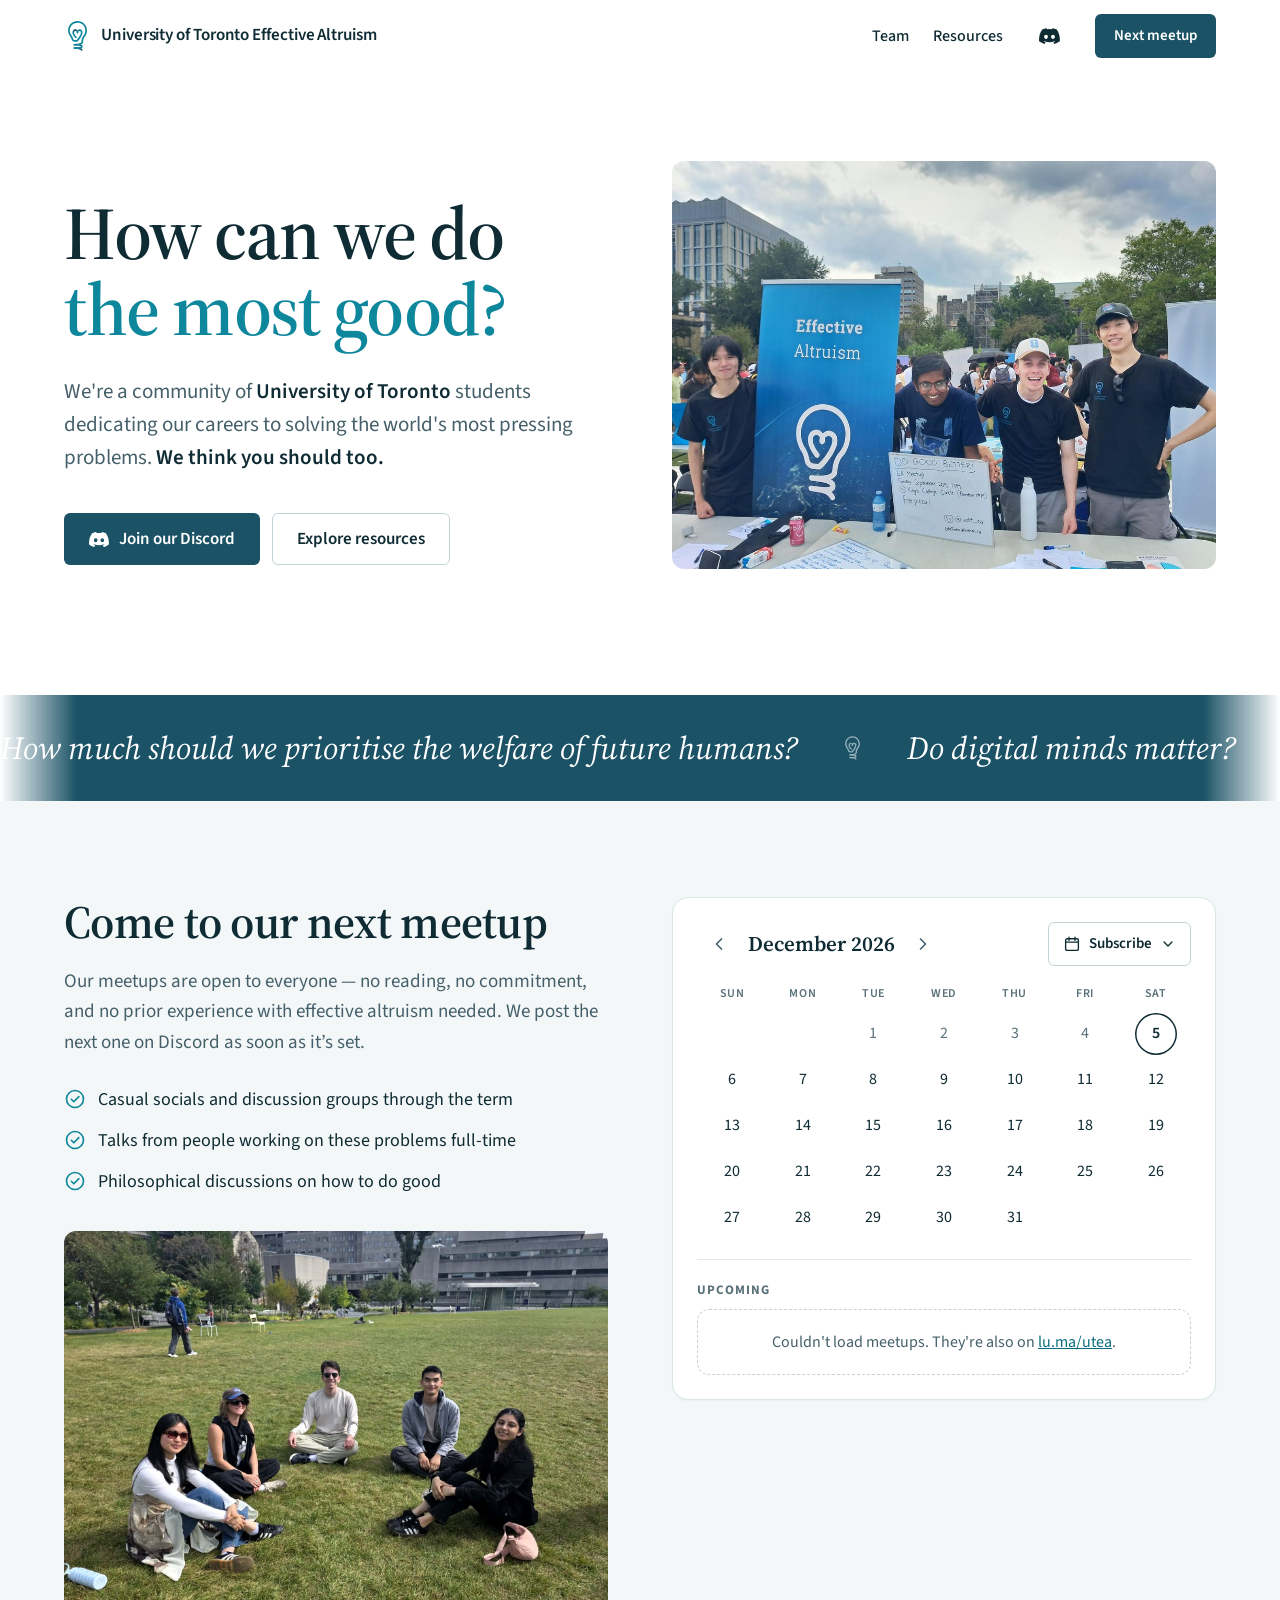
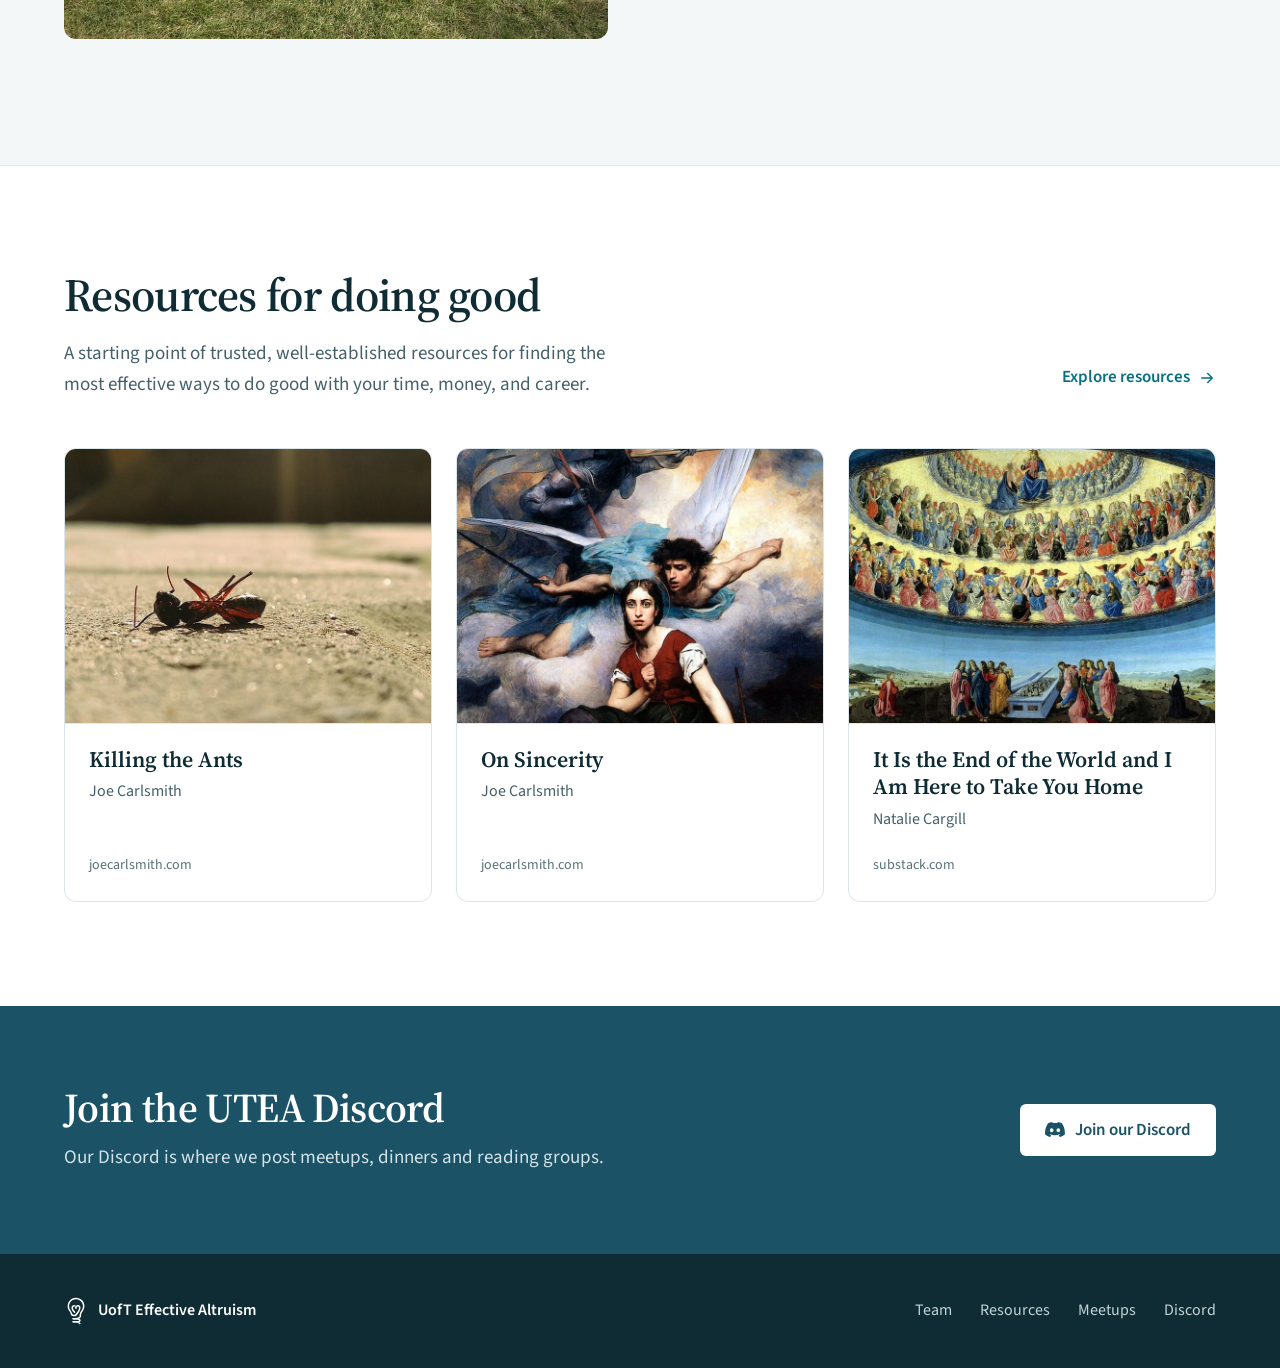
==== commit dcc0d96d: "Redesign site: Source Serif/Sans, Luma meetup calendar, questions reel, exec portraits - New look fr" ====
--- a/index.html
+++ b/index.html
@@ -3,25 +3,6 @@
 <head>
   <meta charset="UTF-8" />
   <meta name="viewport" content="width=device-width, initial-scale=1.0" />
-  <script>
-    (function () {
-      // Hide scroll-reveal targets before first paint (script.js reveals them),
-      // but only when motion is allowed and IntersectionObserver is supported —
-      // otherwise everything stays visible. Applying this now avoids any flash.
-      if ("IntersectionObserver" in window &&
-          !window.matchMedia("(prefers-reduced-motion: reduce)").matches) {
-        document.documentElement.classList.add("reveal");
-      }
-      // Arrived from another page targeting a #section? Remember it, start at
-      // the top, and script.js will smooth-scroll down once the page has loaded.
-      var hash = window.location.hash;
-      if (hash && hash.length > 1) {
-        window.__scrollTarget = hash.slice(1);
-        if ("scrollRestoration" in history) history.scrollRestoration = "manual";
-        history.replaceState(null, "", window.location.pathname + window.location.search);
-      }
-    })();
-  </script>
   <title>University of Toronto Effective Altruism (UTEA)</title>
   <meta
     name="description"
@@ -73,122 +54,251 @@
   <link rel="preconnect" href="https://fonts.googleapis.com" />
   <link rel="preconnect" href="https://fonts.gstatic.com" crossorigin />
   <link
-    href="https://fonts.googleapis.com/css2?family=Fraunces:opsz,wght@9..144,500;9..144,600;9..144,700&family=Inter:wght@300;400;500;600&display=swap"
+    href="https://fonts.googleapis.com/css2?family=Source+Serif+4:ital,opsz,wght@0,8..60,400..700;1,8..60,400..700&family=Source+Sans+3:wght@400..700&display=swap"
     rel="stylesheet"
   />
-  <link rel="stylesheet" href="styles.css?v=5" />
+  <link rel="stylesheet" href="styles.css?v=6" />
 </head>
 <body>
   <!-- Navigation -->
   <header class="nav">
     <div class="wrap nav__inner">
       <a class="brand" href="index.html" aria-label="UofT Effective Altruism home">
-        <img class="brand__mark" src="assets/ea-logo.svg" alt="" aria-hidden="true" />
+        <img src="assets/ea-logo.svg" alt="" />
         <span class="brand__text">
           <span class="brand__full">University of Toronto Effective Altruism</span>
           <span class="brand__short">UTEA</span>
         </span>
       </a>
-
-      <nav>
+      <nav aria-label="Main">
         <ul class="nav__links">
-          <li class="nav-hide"><a href="team.html">Team</a></li>
-          <li><a href="resources.html">Resources</a></li>
+          <li class="hide-sm"><a class="nav__link" href="team.html">Team</a></li>
+          <li><a class="nav__link" href="resources.html">Resources</a></li>
           <li>
-            <a class="discord-mark" href="discord.html" aria-label="Join the UTEA Discord" title="Join our Discord">
-              <svg viewBox="0 0 24 18" width="22" height="17" fill="currentColor" aria-hidden="true" focusable="false">
-                <path d="M20.317 1.492A19.79 19.79 0 0 0 15.432 0c-.21.375-.456.88-.625 1.28a18.27 18.27 0 0 0-5.61 0C9.028.88 8.776.375 8.564 0A19.736 19.736 0 0 0 3.677 1.496C.573 6.12-.27 10.63.152 15.077a19.9 19.9 0 0 0 6.033 3.049c.486-.66.92-1.363 1.293-2.103a12.9 12.9 0 0 1-2.036-.978c.171-.126.338-.257.499-.392 3.926 1.823 8.18 1.823 12.06 0 .163.135.33.266.5.392-.65.383-1.334.71-2.04.98.374.739.805 1.442 1.292 2.102a19.84 19.84 0 0 0 6.036-3.048c.5-5.177-.838-9.647-3.472-13.587ZM8.02 12.341c-1.182 0-2.152-1.086-2.152-2.418 0-1.333.95-2.42 2.152-2.42 1.203 0 2.173 1.086 2.152 2.42 0 1.332-.95 2.418-2.152 2.418Zm7.96 0c-1.183 0-2.153-1.086-2.153-2.418 0-1.333.95-2.42 2.152-2.42 1.203 0 2.173 1.086 2.152 2.42 0 1.332-.95 2.418-2.152 2.418Z"/>
-              </svg>
+            <a class="nav__icon" href="discord.html" aria-label="Join the UTEA Discord" title="Join our Discord">
+              <svg viewBox="0 0 24 18" width="21" height="16" fill="currentColor" aria-hidden="true" focusable="false"><path d="M20.317 1.492A19.79 19.79 0 0 0 15.432 0c-.21.375-.456.88-.625 1.28a18.27 18.27 0 0 0-5.61 0C9.028.88 8.776.375 8.564 0A19.736 19.736 0 0 0 3.677 1.496C.573 6.12-.27 10.63.152 15.077a19.9 19.9 0 0 0 6.033 3.049c.486-.66.92-1.363 1.293-2.103a12.9 12.9 0 0 1-2.036-.978c.171-.126.338-.257.499-.392 3.926 1.823 8.18 1.823 12.06 0 .163.135.33.266.5.392-.65.383-1.334.71-2.04.98.374.739.805 1.442 1.292 2.102a19.84 19.84 0 0 0 6.036-3.048c.5-5.177-.838-9.647-3.472-13.587ZM8.02 12.341c-1.182 0-2.152-1.086-2.152-2.418 0-1.333.95-2.42 2.152-2.42 1.203 0 2.173 1.086 2.152 2.42 0 1.332-.95 2.418-2.152 2.418Zm7.96 0c-1.183 0-2.153-1.086-2.153-2.418 0-1.333.95-2.42 2.152-2.42 1.203 0 2.173 1.086 2.152 2.42 0 1.332-.95 2.418-2.152 2.418Z"/></svg>
             </a>
           </li>
-          <li>
-            <a class="btn btn--primary" href="#meetup">Next meetup</a>
-          </li>
+          <li><a class="btn btn--primary btn--sm" href="#meetup">Next meetup</a></li>
         </ul>
       </nav>
     </div>
   </header>
 
-  <!-- Hero -->
-  <section class="hero">
-    <div class="hero__art">
-      <img
-        src="assets/hero-cover.png"
-        alt="Watercolor illustration of the University of Toronto campus"
-      />
-    </div>
-    <div class="wrap">
-      <div class="hero__copy">
-        <h1>
-          How can we do <span class="accent">the most good?</span>
-        </h1>
-        <p class="hero__sub">
-          We're a community of <span class="hero__sub-uoft">University of Toronto</span> students dedicating our careers
-          to solving the world's most pressing problems.
-          <span class="hero__sub-accent">We think you should too.</span>
-        </p>
-        <div class="hero__actions">
-          <a class="btn btn--primary btn--lg btn--discord" href="discord.html">
-          <svg viewBox="0 0 24 18" width="19" height="14" fill="currentColor" aria-hidden="true" focusable="false">
-            <path d="M20.317 1.492A19.79 19.79 0 0 0 15.432 0c-.21.375-.456.88-.625 1.28a18.27 18.27 0 0 0-5.61 0C9.028.88 8.776.375 8.564 0A19.736 19.736 0 0 0 3.677 1.496C.573 6.12-.27 10.63.152 15.077a19.9 19.9 0 0 0 6.033 3.049c.486-.66.92-1.363 1.293-2.103a12.9 12.9 0 0 1-2.036-.978c.171-.126.338-.257.499-.392 3.926 1.823 8.18 1.823 12.06 0 .163.135.33.266.5.392-.65.383-1.334.71-2.04.98.374.739.805 1.442 1.292 2.102a19.84 19.84 0 0 0 6.036-3.048c.5-5.177-.838-9.647-3.472-13.587ZM8.02 12.341c-1.182 0-2.152-1.086-2.152-2.418 0-1.333.95-2.42 2.152-2.42 1.203 0 2.173 1.086 2.152 2.42 0 1.332-.95 2.418-2.152 2.418Zm7.96 0c-1.183 0-2.153-1.086-2.153-2.418 0-1.333.95-2.42 2.152-2.42 1.203 0 2.173 1.086 2.152 2.42 0 1.332-.95 2.418-2.152 2.418Z"/>
-          </svg>
+  <main>
+    <!-- Hero -->
+    <section class="hero">
+      <div class="wrap hero__inner">
+        <div class="hero__copy">
+          <h1>How can we do <span class="accent">the most good?</span></h1>
+          <p class="hero__sub">
+            We're a community of <strong>University of Toronto</strong> students dedicating our careers
+            to solving the world's most pressing problems. <strong>We think you should too.</strong>
+          </p>
+          <div class="hero__actions">
+            <a class="btn btn--primary" href="discord.html">
+              <svg viewBox="0 0 24 18" width="20" height="15" fill="currentColor" aria-hidden="true" focusable="false"><path d="M20.317 1.492A19.79 19.79 0 0 0 15.432 0c-.21.375-.456.88-.625 1.28a18.27 18.27 0 0 0-5.61 0C9.028.88 8.776.375 8.564 0A19.736 19.736 0 0 0 3.677 1.496C.573 6.12-.27 10.63.152 15.077a19.9 19.9 0 0 0 6.033 3.049c.486-.66.92-1.363 1.293-2.103a12.9 12.9 0 0 1-2.036-.978c.171-.126.338-.257.499-.392 3.926 1.823 8.18 1.823 12.06 0 .163.135.33.266.5.392-.65.383-1.334.71-2.04.98.374.739.805 1.442 1.292 2.102a19.84 19.84 0 0 0 6.036-3.048c.5-5.177-.838-9.647-3.472-13.587ZM8.02 12.341c-1.182 0-2.152-1.086-2.152-2.418 0-1.333.95-2.42 2.152-2.42 1.203 0 2.173 1.086 2.152 2.42 0 1.332-.95 2.418-2.152 2.418Zm7.96 0c-1.183 0-2.153-1.086-2.153-2.418 0-1.333.95-2.42 2.152-2.42 1.203 0 2.173 1.086 2.152 2.42 0 1.332-.95 2.418-2.152 2.418Z"/></svg>
+              Join our Discord
+            </a>
+            <a class="btn btn--outline" href="resources.html">Explore resources</a>
+          </div>
+        </div>
+        <figure class="hero__media photo">
+          <img
+            src="assets/team-clubs-fair.jpg"
+            width="1040"
+            height="780"
+            alt="Four UTEA organisers behind the club's table at the U of T clubs fair, beside an Effective Altruism banner."
+          />
+          <figcaption>September 2026 Club Fair</figcaption>
+        </figure>
+      </div>
+    </section>
+
+    <!-- Questions reel -->
+    <section class="reel" aria-label="Questions we discuss">
+      <div class="reel__track">
+        <ul>
+          <li>How much should we prioritise the welfare of future humans?<img src="assets/ea-logo-white.svg" alt="" /></li>
+          <li>Do digital minds matter?<img src="assets/ea-logo-white.svg" alt="" /></li>
+          <li>How plausible is a global pandemic?<img src="assets/ea-logo-white.svg" alt="" /></li>
+          <li>What values do we want a superintelligent AI to have?<img src="assets/ea-logo-white.svg" alt="" /></li>
+          <li>How do we incorporate moral uncertainty into our decisions?<img src="assets/ea-logo-white.svg" alt="" /></li>
+          <li>What are the most cost-effective ways to target factory farming?<img src="assets/ea-logo-white.svg" alt="" /></li>
+        </ul>
+        <ul aria-hidden="true">
+          <li>How much should we prioritise the welfare of future humans?<img src="assets/ea-logo-white.svg" alt="" /></li>
+          <li>Do digital minds matter?<img src="assets/ea-logo-white.svg" alt="" /></li>
+          <li>How plausible is a global pandemic?<img src="assets/ea-logo-white.svg" alt="" /></li>
+          <li>What values do we want a superintelligent AI to have?<img src="assets/ea-logo-white.svg" alt="" /></li>
+          <li>How do we incorporate moral uncertainty into our decisions?<img src="assets/ea-logo-white.svg" alt="" /></li>
+          <li>What are the most cost-effective ways to target factory farming?<img src="assets/ea-logo-white.svg" alt="" /></li>
+        </ul>
+      </div>
+    </section>
+
+    <!-- Meetups -->
+    <section class="meetup" id="meetup">
+      <div class="wrap meetup__grid">
+        <div class="meetup__text">
+          <h2 class="section-title">Come to our next meetup</h2>
+          <p class="lede">
+            Our meetups are open to everyone — no reading, no commitment, and no
+            prior experience with effective altruism needed. We post the next one on
+            Discord as soon as it&rsquo;s set.
+          </p>
+          <ul class="checks">
+            <li>
+              <svg viewBox="0 0 24 24" width="22" height="22" fill="none" stroke="#0E879C" stroke-width="1.8" stroke-linecap="round" stroke-linejoin="round" aria-hidden="true" focusable="false"><circle cx="12" cy="12" r="9.25"/><path d="m8 12.3 2.7 2.7L16.2 9.5"/></svg>
+              <span>Casual socials and discussion groups through the term</span>
+            </li>
+            <li>
+              <svg viewBox="0 0 24 24" width="22" height="22" fill="none" stroke="#0E879C" stroke-width="1.8" stroke-linecap="round" stroke-linejoin="round" aria-hidden="true" focusable="false"><circle cx="12" cy="12" r="9.25"/><path d="m8 12.3 2.7 2.7L16.2 9.5"/></svg>
+              <span>Talks from people working on these problems full-time</span>
+            </li>
+            <li>
+              <svg viewBox="0 0 24 24" width="22" height="22" fill="none" stroke="#0E879C" stroke-width="1.8" stroke-linecap="round" stroke-linejoin="round" aria-hidden="true" focusable="false"><circle cx="12" cy="12" r="9.25"/><path d="m8 12.3 2.7 2.7L16.2 9.5"/></svg>
+              <span>Philosophical discussions on how to do good</span>
+            </li>
+          </ul>
+        </div>
+
+        <figure class="meetup__photo photo">
+          <img
+            src="assets/meetup-lawn.jpg"
+            width="1600"
+            height="1200"
+            loading="lazy"
+            decoding="async"
+            alt="Five students sitting in a circle on the lawn at King's College Circle."
+          />
+          <figcaption>ACX x EA University of Toronto Meetup</figcaption>
+        </figure>
+
+        <div class="cal" data-calendar>
+          <div class="cal__head">
+            <div class="cal__nav">
+              <button class="icon-btn" type="button" data-cal-prev aria-label="Previous month">
+                <svg viewBox="0 0 24 24" width="20" height="20" fill="none" stroke="currentColor" stroke-width="2" stroke-linecap="round" stroke-linejoin="round" aria-hidden="true" focusable="false"><path d="M15 6l-6 6 6 6"/></svg>
+              </button>
+              <h3 class="cal__month" aria-live="polite">October 2026</h3>
+              <button class="icon-btn" type="button" data-cal-next aria-label="Next month">
+                <svg viewBox="0 0 24 24" width="20" height="20" fill="none" stroke="currentColor" stroke-width="2" stroke-linecap="round" stroke-linejoin="round" aria-hidden="true" focusable="false"><path d="M9 6l6 6-6 6"/></svg>
+              </button>
+            </div>
+            <details class="subscribe">
+              <summary class="btn btn--outline">
+                <svg viewBox="0 0 24 24" width="18" height="18" fill="none" stroke="currentColor" stroke-width="1.8" stroke-linecap="round" stroke-linejoin="round" aria-hidden="true" focusable="false"><rect x="3.5" y="5" width="17" height="15.5" rx="2"/><path d="M3.5 9.5h17M8 3v4M16 3v4"/></svg>
+                Subscribe
+                <svg viewBox="0 0 24 24" width="16" height="16" fill="none" stroke="currentColor" stroke-width="2" stroke-linecap="round" stroke-linejoin="round" aria-hidden="true" focusable="false"><path d="M6 9l6 6 6-6"/></svg>
+              </summary>
+              <ul class="menu">
+                <li><a href="https://calendar.google.com/calendar/render?cid=webcal%3A%2F%2Fapi.lu.ma%2Fics%2Fget%3Fentity%3Dcalendar%26id%3Dcal-fh8Pi0BvCtkoalt" target="_blank" rel="noopener">Google Calendar</a></li>
+                <li><a href="webcal://api.lu.ma/ics/get?entity=calendar&amp;id=cal-fh8Pi0BvCtkoalt">Apple Calendar</a></li>
+                <li><a href="https://outlook.live.com/calendar/0/addfromweb?url=https%3A%2F%2Fapi.lu.ma%2Fics%2Fget%3Fentity%3Dcalendar%26id%3Dcal-fh8Pi0BvCtkoalt&amp;name=UTEA" target="_blank" rel="noopener">Outlook</a></li>
+                <li><a href="https://lu.ma/utea" target="_blank" rel="noopener">Luma</a></li>
+                <li class="menu__sep">
+                  <button type="button" data-copy="https://api.lu.ma/ics/get?entity=calendar&amp;id=cal-fh8Pi0BvCtkoalt" data-copy-label="Copied">Copy iCal link</button>
+                </li>
+              </ul>
+            </details>
+          </div>
+
+          <div class="cal__dow" aria-hidden="true">
+            <span>SUN</span><span>MON</span><span>TUE</span><span>WED</span><span>THU</span><span>FRI</span><span>SAT</span>
+          </div>
+          <div class="cal__grid"></div>
+
+          <div class="cal__upcoming">
+            <h3 class="cal__label">Upcoming</h3>
+            <ul class="cal__list" hidden></ul>
+            <p class="cal__empty" hidden>No upcoming meetups yet.</p>
+            <noscript>
+              <p class="cal__empty">See upcoming meetups on <a href="https://lu.ma/utea">lu.ma/utea</a>.</p>
+            </noscript>
+          </div>
+        </div>
+      </div>
+    </section>
+
+    <!-- Resources -->
+    <section class="section">
+      <div class="wrap">
+        <div class="section__head">
+          <div>
+            <h2 class="section-title">Resources for doing good</h2>
+            <p class="lede">
+              A starting point of trusted, well-established resources for finding the most
+              effective ways to do good with your time, money, and career.
+            </p>
+          </div>
+          <a class="more" href="resources.html">
+            Explore resources
+            <svg viewBox="0 0 24 24" width="18" height="18" fill="none" stroke="currentColor" stroke-width="2" stroke-linecap="round" stroke-linejoin="round" aria-hidden="true" focusable="false"><path d="M5 12h14M13 6l6 6-6 6"/></svg>
+          </a>
+        </div>
+        <div class="cards">
+          <a class="card" href="https://joecarlsmith.com/2021/02/07/killing-the-ants/" target="_blank" rel="noopener">
+            <img class="card__art" src="assets/resources/killing-the-ants.jpg" alt="" width="760" height="570" loading="lazy" decoding="async" />
+            <span class="card__body">
+              <span class="card__title">Killing the Ants</span>
+              <span class="card__by">Joe Carlsmith</span>
+              <span class="card__site">joecarlsmith.com</span>
+            </span>
+          </a>
+          <a class="card" href="https://joecarlsmith.com/2022/12/23/on-sincerity/" target="_blank" rel="noopener">
+            <img class="card__art" src="assets/resources/on-sincerity.jpg" alt="" width="760" height="570" loading="lazy" decoding="async" />
+            <span class="card__body">
+              <span class="card__title">On Sincerity</span>
+              <span class="card__by">Joe Carlsmith</span>
+              <span class="card__site">joecarlsmith.com</span>
+            </span>
+          </a>
+          <a class="card" href="https://nataliercargill.substack.com/p/it-is-the-end-of-the-world-and-i" target="_blank" rel="noopener">
+            <img class="card__art" src="assets/resources/end-of-the-world.jpg" alt="" width="760" height="570" loading="lazy" decoding="async" />
+            <span class="card__body">
+              <span class="card__title">It Is the End of the World and I Am Here to Take You Home</span>
+              <span class="card__by">Natalie Cargill</span>
+              <span class="card__site">substack.com</span>
+            </span>
+          </a>
+        </div>
+      </div>
+    </section>
+
+    <!-- Discord -->
+    <section class="band">
+      <div class="wrap band__inner">
+        <div>
+          <h2>Join the UTEA Discord</h2>
+          <p>Our Discord is where we post meetups, dinners and reading groups.</p>
+        </div>
+        <a class="btn btn--light" href="discord.html">
+          <svg viewBox="0 0 24 18" width="20" height="15" fill="currentColor" aria-hidden="true" focusable="false"><path d="M20.317 1.492A19.79 19.79 0 0 0 15.432 0c-.21.375-.456.88-.625 1.28a18.27 18.27 0 0 0-5.61 0C9.028.88 8.776.375 8.564 0A19.736 19.736 0 0 0 3.677 1.496C.573 6.12-.27 10.63.152 15.077a19.9 19.9 0 0 0 6.033 3.049c.486-.66.92-1.363 1.293-2.103a12.9 12.9 0 0 1-2.036-.978c.171-.126.338-.257.499-.392 3.926 1.823 8.18 1.823 12.06 0 .163.135.33.266.5.392-.65.383-1.334.71-2.04.98.374.739.805 1.442 1.292 2.102a19.84 19.84 0 0 0 6.036-3.048c.5-5.177-.838-9.647-3.472-13.587ZM8.02 12.341c-1.182 0-2.152-1.086-2.152-2.418 0-1.333.95-2.42 2.152-2.42 1.203 0 2.173 1.086 2.152 2.42 0 1.332-.95 2.418-2.152 2.418Zm7.96 0c-1.183 0-2.153-1.086-2.153-2.418 0-1.333.95-2.42 2.152-2.42 1.203 0 2.173 1.086 2.152 2.42 0 1.332-.95 2.418-2.152 2.418Z"/></svg>
           Join our Discord
         </a>
-          <a class="btn btn--ghost btn--lg" href="resources.html">Explore resources</a>
-        </div>
-      </div>
-    </div>
-    <a class="hero__scroll" href="#meetup" aria-label="Scroll to the next meetup">
-      <span class="hero__scroll-chev" aria-hidden="true"></span>
-    </a>
-  </section>
-
-  <!-- Meetup CTA -->
-  <section class="cta-band" id="meetup">
-    <div class="wrap">
-      <h2>Come to our next meetup</h2>
-      <p>
-        Our meetups are open to everyone — no reading, no commitment, and no
-        prior experience with effective altruism needed. We post the next one on
-        Discord as soon as it&rsquo;s set.
-      </p>
-      <ul class="cta-meta">
-        <li>Open to all</li>
-        <li>Free</li>
-        <li>Toronto-based</li>
-      </ul>
-      <ul class="cta-points">
-        <li>Casual socials and discussion groups through the term</li>
-        <li>Talks from people working on these problems full-time</li>
-        <li>A friendly place to ask the obvious questions</li>
-      </ul>
-      <div class="cta-actions">
-        <a class="btn btn--primary btn--lg btn--discord" href="discord.html">
-          <svg viewBox="0 0 24 18" width="19" height="14" fill="currentColor" aria-hidden="true" focusable="false">
-            <path d="M20.317 1.492A19.79 19.79 0 0 0 15.432 0c-.21.375-.456.88-.625 1.28a18.27 18.27 0 0 0-5.61 0C9.028.88 8.776.375 8.564 0A19.736 19.736 0 0 0 3.677 1.496C.573 6.12-.27 10.63.152 15.077a19.9 19.9 0 0 0 6.033 3.049c.486-.66.92-1.363 1.293-2.103a12.9 12.9 0 0 1-2.036-.978c.171-.126.338-.257.499-.392 3.926 1.823 8.18 1.823 12.06 0 .163.135.33.266.5.392-.65.383-1.334.71-2.04.98.374.739.805 1.442 1.292 2.102a19.84 19.84 0 0 0 6.036-3.048c.5-5.177-.838-9.647-3.472-13.587ZM8.02 12.341c-1.182 0-2.152-1.086-2.152-2.418 0-1.333.95-2.42 2.152-2.42 1.203 0 2.173 1.086 2.152 2.42 0 1.332-.95 2.418-2.152 2.418Zm7.96 0c-1.183 0-2.153-1.086-2.153-2.418 0-1.333.95-2.42 2.152-2.42 1.203 0 2.173 1.086 2.152 2.42 0 1.332-.95 2.418-2.152 2.418Z"/>
-          </svg>
-          Join our Discord to find out about our next meetup
-        </a>
-      </div>
-    </div>
-  </section>
+      </div>
+    </section>
+  </main>
 
   <!-- Footer -->
   <footer class="footer">
     <div class="wrap footer__inner">
-      <div class="footer__brand">
-        <img src="assets/ea-logo.svg" alt="" aria-hidden="true" />
-        <span>UofT Effective Altruism</span>
-      </div>
-      <ul class="footer__links">
-        <li><a href="team.html">Team</a></li>
-        <li><a href="resources.html">Resources</a></li>
-        <li><a href="#meetup">Meetups</a></li>
-        <li><a href="discord.html">Discord</a></li>
-      </ul>
+      <a class="footer__brand" href="index.html">
+        <img src="assets/ea-logo-white.svg" alt="" />
+        UofT Effective Altruism
+      </a>
+      <nav aria-label="Footer">
+        <ul class="footer__links">
+          <li><a href="team.html">Team</a></li>
+          <li><a href="resources.html">Resources</a></li>
+          <li><a href="#meetup">Meetups</a></li>
+          <li><a href="discord.html">Discord</a></li>
+        </ul>
+      </nav>
     </div>
   </footer>
 
-  <script src="script.js"></script>
+  <script src="script.js?v=6"></script>
 </body>
 </html>
--- a/styles.css
+++ b/styles.css
@@ -1,771 +1,642 @@
-/* University of Toronto Effective Altruism — styles */
+/* University of Toronto Effective Altruism — styles
+   Built from the 2026-10 redesign (Claude Design canvas "UTEA Website Redesign"). */
 
 :root {
-  /* Official Effective Altruism brand palette */
-  --teal: #0e879c;        /* EA teal */
-  --teal-bright: #2ba3b8; /* lighter teal accent */
-  --teal-deep: #1b5266;   /* EA deep teal */
-  --ink: #16323a;         /* deep teal-charcoal text */
-  --muted: #5e6e74;       /* soft muted text */
-  --paper: #f3f6f7;       /* faint cool tint for bands */
-  --line: #e0e6e8;        /* hairline rules */
-  --white: #ffffff;
-
-  --grad: linear-gradient(120deg, #0e879c 0%, #1b5266 100%);
-
-  /* Display face for page headlines; Inter carries everything else */
-  --display: "Fraunces", "Iowan Old Style", Georgia, "Times New Roman", serif;
-
-  /* Resource tiles — a small assorted palette drawn from the EA teals,
-     warmed with a sand and a slate so the wall doesn't read as one hue */
-  --tile-deep: #1b5266;
-  --tile-teal: #0e879c;
-  --tile-bright: #2ba3b8;
-  --tile-mist: #dcecef;
-  --tile-sand: #f4ece0;
-
-  --max: 1080px;
-
-  /* Flat hero band — no gradient, so the headline sits on one solid colour */
-  --hero-band: #e6eff1;
-}
-
-* { box-sizing: border-box; margin: 0; padding: 0; }
-
-html { scroll-behavior: smooth; }
+  --bg: #ffffff;
+  --surface: #f3f7f8;
+  --tint: #e1eef1;
+  --line: #e1e9ec;
+  --line-2: #dce5e8;
+  --border: #c5d3d8;
+  --border-hover: #9fbac2;
+
+  --ink: #0f2b33;
+  --ink-2: #45606a;
+  --ink-3: #5a7179;
+
+  --teal: #0e879c;      /* logo teal: large text, icons */
+  --deep: #1b5266;      /* logo dark teal: buttons, bands */
+  --deep-hover: #143f4f;
+  --action: #0b6f80;    /* links on white */
+
+  --footer: #0f2b33;
+  --footer-text: #c3d3d8;
+  --band-text: #d2e4e9;
+
+  --serif: "Source Serif 4", Georgia, serif;
+  --sans: "Source Sans 3", system-ui, -apple-system, "Segoe UI", sans-serif;
+
+  --nav-h: 72px;
+}
+
+*, *::before, *::after { box-sizing: border-box; }
+
+html { -webkit-text-size-adjust: 100%; }
+@media (prefers-reduced-motion: no-preference) {
+  html { scroll-behavior: smooth; }
+}
 
 body {
-  font-family: "Inter", -apple-system, BlinkMacSystemFont, "Segoe UI", Roboto,
-    Helvetica, Arial, sans-serif;
-  font-weight: 400;
+  margin: 0;
+  background: var(--bg);
   color: var(--ink);
-  background: var(--white);
-  line-height: 1.65;
+  font-family: var(--sans);
+  font-size: 18px;
+  line-height: 1.6;
   -webkit-font-smoothing: antialiased;
-  text-rendering: optimizeLegibility;
-}
-
-a { color: var(--teal); text-decoration: none; }
-a:hover { color: var(--teal-deep); }
-
-h1, h2, h3, h4 { font-weight: 500; letter-spacing: -0.015em; line-height: 1.15; overflow-wrap: break-word; }
-
-.wrap {
-  width: 100%;
-  max-width: var(--max);
-  margin: 0 auto;
-  padding: 0 28px;
-}
-
-.label {
-  font-size: 0.74rem;
-  font-weight: 600;
-  letter-spacing: 0.14em;
-  text-transform: uppercase;
-  color: var(--teal);
+}
+
+img { display: block; max-width: 100%; height: auto; }
+a { color: var(--action); }
+a:hover { color: var(--deep); }
+h1, h2, h3 { margin: 0; }
+:focus-visible { outline: 2px solid var(--teal); outline-offset: 3px; }
+
+.wrap { max-width: 1200px; margin: 0 auto; padding: 0 24px; }
+
+.sr-only {
+  position: absolute; width: 1px; height: 1px; padding: 0; margin: -1px;
+  overflow: hidden; clip: rect(0, 0, 0, 0); white-space: nowrap; border: 0;
 }
 
 /* ---------- Navigation ---------- */
 .nav {
   position: sticky;
   top: 0;
-  z-index: 50;
-  background: rgba(255, 255, 255, 0.88);
-  backdrop-filter: saturate(180%) blur(12px);
-}
+  z-index: 20;
+  background: rgba(255, 255, 255, 0.94);
+  -webkit-backdrop-filter: blur(8px);
+  backdrop-filter: blur(8px);
+  border-bottom: 1px solid transparent;
+  transition: border-color 0.2s ease;
+}
+.nav.is-scrolled { border-bottom-color: var(--line); }
 
 .nav__inner {
+  height: var(--nav-h);
   display: flex;
   align-items: center;
   justify-content: space-between;
-  height: 72px;
-}
-
-.brand {
-  display: flex;
-  align-items: center;
-  gap: 11px;
-  color: var(--ink);
-}
+  gap: 16px;
+}
+
+.brand { display: flex; align-items: center; gap: 10px; color: var(--ink); text-decoration: none; }
 .brand:hover { color: var(--ink); }
-
-.brand__mark { height: 30px; width: auto; flex: none; display: block; }
-
-.brand__text { font-size: 1rem; font-weight: 500; line-height: 1.2; letter-spacing: -0.01em; }
-
-/* Collapse the wordmark to "UTEA" once the page is scrolled */
+.brand img { height: 38px; width: auto; }
+.brand__text { font-size: 17px; font-weight: 600; letter-spacing: -0.005em; }
 .brand__short { display: none; }
-.nav.is-scrolled .brand__full { display: none; }
-.nav.is-scrolled .brand__short { display: inline; letter-spacing: 0.02em; }
-
-.nav__links {
-  display: flex;
-  align-items: center;
-  gap: 32px;
-  list-style: none;
-}
-
-.nav__links a {
-  color: var(--ink);
-  font-weight: 400;
-  font-size: 0.94rem;
-}
-.nav__links a:hover { color: var(--teal); }
-
-/* ---------- Buttons (squared "slots") ---------- */
+
+.nav__links { display: flex; align-items: center; gap: 24px; list-style: none; margin: 0; padding: 0; }
+.nav__link { color: var(--ink); text-decoration: none; font-size: 16px; font-weight: 500; }
+.nav__link:hover { color: var(--action); }
+.nav__link[aria-current="page"] { color: var(--action); font-weight: 600; }
+.nav__icon { display: flex; align-items: center; justify-content: center; width: 44px; height: 44px; color: var(--ink); }
+.nav__icon:hover { color: var(--action); }
+
+@media (max-width: 760px) {
+  .brand__full { display: none; }
+  .brand__short { display: inline; }
+  .hide-sm { display: none; }
+}
+@media (max-width: 400px) {
+  .nav__links { gap: 10px; }
+}
+
+/* ---------- Buttons ---------- */
 .btn {
-  display: inline-block;
-  font-weight: 500;
-  font-size: 0.9rem;
-  letter-spacing: 0.01em;
-  padding: 11px 22px;
-  border-radius: 0;
-  transition: background 0.16s ease, color 0.16s ease, border-color 0.16s ease;
+  display: inline-flex;
+  align-items: center;
+  justify-content: center;
+  gap: 10px;
+  min-height: 52px;
+  padding: 12px 24px;
+  border: 1px solid transparent;
+  border-radius: 6px;
+  font-family: inherit;
+  font-size: 17px;
+  font-weight: 600;
+  line-height: 1.3;
+  text-decoration: none;
   cursor: pointer;
-  border: 1px solid transparent;
-}
-
-.btn--primary {
-  background: var(--teal);
-  color: var(--white);
-  border-color: var(--teal);
-}
-.btn--primary:hover { background: var(--teal-deep); border-color: var(--teal-deep); color: #fff; }
-
-/* Nav CTA — force white text (beats .nav__links a) for readability */
-.nav .btn--primary,
-.nav .btn--primary:hover {
-  background: var(--teal-deep);
-  border-color: var(--teal-deep);
+  transition: background-color 0.15s ease, border-color 0.15s ease, color 0.15s ease;
+}
+.btn svg { flex-shrink: 0; }
+.btn--sm { min-height: 44px; padding: 0 18px; font-size: 15px; white-space: nowrap; }
+.btn--primary { background: var(--deep); color: #fff; }
+.btn--primary:hover { background: var(--deep-hover); color: #fff; }
+.btn--outline { background: #fff; border-color: var(--border); color: var(--ink); }
+.btn--outline:hover { border-color: var(--ink); color: var(--ink); }
+.btn--light { background: #fff; color: var(--deep); }
+.btn--light:hover { background: var(--tint); color: var(--deep); }
+
+/* ---------- Photos with hover captions ---------- */
+.photo { margin: 0; }
+.photo img { width: 100%; aspect-ratio: 4 / 3; object-fit: cover; border-radius: 12px; }
+.photo figcaption {
+  margin-top: 10px;
+  font-size: 14px;
+  line-height: 1.4;
+  color: var(--ink-3);
+  opacity: 0;
+  transition: opacity 0.2s ease;
+}
+.photo:hover figcaption,
+.photo:focus-within figcaption { opacity: 1; }
+@media (hover: none) {
+  .photo figcaption { opacity: 1; }
+}
+
+/* ---------- Hero ---------- */
+.hero { padding: 88px 0 96px; }
+.hero__inner { display: flex; flex-wrap: wrap; align-items: center; gap: 64px; }
+.hero__copy, .hero__media { flex: 1 1 440px; min-width: 0; }
+.hero h1 {
+  font-family: var(--serif);
+  font-size: clamp(46px, 5.8vw, 78px);
+  line-height: 1.03;
+  font-weight: 600;
+  letter-spacing: -0.02em;
+}
+.hero h1 .accent { color: var(--teal); }
+.hero__sub { margin: 28px 0 0; max-width: 520px; font-size: 21px; line-height: 1.55; color: var(--ink-2); }
+.hero__sub strong { color: var(--ink); font-weight: 600; }
+.hero__actions { display: flex; flex-wrap: wrap; gap: 12px; margin-top: 40px; }
+
+@media (max-width: 600px) {
+  .hero { padding: 56px 0 64px; }
+  .hero__inner { gap: 40px; }
+  .hero__sub { font-size: 19px; }
+}
+
+/* ---------- Questions reel ---------- */
+.reel {
+  background: var(--deep);
+  padding: 34px 0;
+  overflow: hidden;
+  -webkit-mask-image: linear-gradient(90deg, transparent, #000 6%, #000 94%, transparent);
+  mask-image: linear-gradient(90deg, transparent, #000 6%, #000 94%, transparent);
+}
+.reel__track { display: flex; width: max-content; animation: reel 80s linear infinite; }
+.reel:hover .reel__track { animation-play-state: paused; }
+.reel ul { display: flex; align-items: center; list-style: none; margin: 0; padding: 0; }
+.reel li {
+  display: flex;
+  align-items: center;
+  gap: 44px;
+  padding-right: 44px;
+  white-space: nowrap;
+  font-family: var(--serif);
+  font-style: italic;
+  font-size: 32px;
+  line-height: 1.2;
   color: #fff;
-  font-weight: 600;
-  letter-spacing: 0.02em;
-  padding: 9px 18px;
-  font-size: 0.85rem;
-}
-.nav .btn--primary:hover { background: #143f4c; border-color: #143f4c; }
-
-.btn--ghost {
-  background: transparent;
-  color: var(--ink);
-  border-color: var(--ink);
-}
-.btn--ghost:hover { background: var(--ink); color: #fff; }
-
-.btn--lg { padding: 11px 24px; font-size: 0.9rem; }
-
-/* Button carrying the Discord glyph */
-.btn--discord {
+}
+.reel li img { height: 30px; width: auto; opacity: 0.55; }
+@keyframes reel { to { transform: translateX(-50%); } }
+
+@media (max-width: 600px) {
+  .reel { padding: 24px 0; }
+  .reel li { font-size: 24px; gap: 32px; padding-right: 32px; }
+  .reel li img { height: 24px; }
+}
+@media (prefers-reduced-motion: reduce) {
+  .reel { overflow-x: auto; }
+  .reel__track { animation: none; }
+}
+
+/* ---------- Shared section type ---------- */
+.section { padding: 104px 0; }
+.section-title {
+  font-family: var(--serif);
+  font-size: clamp(34px, 3.6vw, 48px);
+  line-height: 1.08;
+  font-weight: 600;
+  letter-spacing: -0.015em;
+}
+.lede { margin: 20px 0 0; max-width: 560px; font-size: 19px; line-height: 1.6; color: var(--ink-2); }
+
+@media (max-width: 600px) {
+  .section { padding: 72px 0; }
+}
+
+/* ---------- Meetups + calendar ---------- */
+.meetup {
+  background: var(--surface);
+  border-bottom: 1px solid var(--line);
+  padding: 96px 0;
+  scroll-margin-top: var(--nav-h);
+}
+.meetup__grid {
+  display: grid;
+  grid-template-columns: minmax(0, 1fr) minmax(0, 1fr);
+  grid-template-areas: "text cal" "photo cal";
+  column-gap: 64px;
+  row-gap: 36px;
+  align-items: start;
+}
+.meetup__text { grid-area: text; }
+.meetup__photo { grid-area: photo; }
+.cal { grid-area: cal; }
+
+@media (max-width: 900px) {
+  .meetup__grid { grid-template-columns: minmax(0, 1fr); grid-template-areas: "text" "cal" "photo"; }
+}
+@media (max-width: 600px) {
+  .meetup { padding: 72px 0; }
+}
+
+.checks { list-style: none; margin: 28px 0 0; padding: 0; display: flex; flex-direction: column; gap: 14px; }
+.checks li { display: flex; align-items: flex-start; gap: 12px; font-size: 18px; line-height: 1.5; }
+.checks svg { flex-shrink: 0; margin-top: 2px; }
+
+.cal {
+  background: #fff;
+  border: 1px solid var(--line-2);
+  border-radius: 16px;
+  padding: 24px;
+  box-shadow: 0 1px 2px rgba(15, 43, 51, 0.04);
+}
+.cal__head { display: flex; flex-wrap: wrap; align-items: center; justify-content: space-between; gap: 12px; }
+.cal__nav { display: flex; align-items: center; gap: 2px; }
+.cal__month { min-width: 156px; text-align: center; font-family: var(--serif); font-size: 21px; font-weight: 600; }
+
+.icon-btn {
+  width: 44px;
+  height: 44px;
   display: inline-flex;
   align-items: center;
-  gap: 10px;
-  text-align: left;
-}
-.btn--discord svg { display: block; flex: none; }
-/* On the teal band the ghost button needs a light outline to be visible */
-.cta-band .btn--ghost {
-  color: #fff;
-  border-color: rgba(255, 255, 255, 0.55);
-}
-.cta-band .btn--ghost:hover { background: #fff; color: var(--teal-deep); border-color: #fff; }
-
-/* Discord icon in the nav — sits quietly next to the CTA */
-.discord-mark {
-  display: flex;
-  align-items: center;
-  color: var(--muted);
-  transition: color 0.16s ease, transform 0.16s ease;
-}
-.discord-mark:hover { color: #5865f2; transform: translateY(-1px); }
-.discord-mark svg { display: block; }
-
-/* a quiet text link with arrow */
-.textlink {
-  font-weight: 500;
-  color: var(--teal);
-  display: inline-flex;
-  align-items: center;
-  gap: 6px;
-}
-.textlink:hover { color: var(--teal-deep); }
-.textlink .arrow { transition: transform 0.16s ease; }
-.textlink:hover .arrow { transform: translateX(3px); }
-
-/* ---------- Hero (big left-aligned text) ---------- */
-.hero {
-  position: relative;
-  overflow: hidden;
-  display: flex;
-  flex-direction: column;
   justify-content: center;
-  /* Fill the viewport below the fixed chrome (announcement bar + sticky nav)
-     so the next section sits just past the fold. --chrome-h is set in JS;
-     112px is a close fallback before/without it. */
-  min-height: calc(100vh - var(--chrome-h, 112px));
-  min-height: calc(100svh - var(--chrome-h, 112px));
-  padding: 48px 0 104px;
-  background: var(--hero-band);
-  border-bottom: 1px solid #d5e3e6;
-}
-
-.hero .wrap { position: relative; z-index: 2; }
-.hero__copy { max-width: 880px; }
-
-/* Campus watercolor — bled off the right edge; inner edge faded, right edge cut with a soft end */
-.hero__art {
-  position: absolute;
-  z-index: 1;
-  right: -72px;
-  top: 50%;
-  transform: translateY(-50%);
-  width: min(860px, 68vw);
-  pointer-events: none;
-  user-select: none;
-  /* fill: both -> stays visible (final frame) for reduced-motion users,
-     who get animation: none via the motion-reduce block below */
-  animation: hero-art-in 1.1s ease-out 0.15s both;
-}
-@keyframes hero-art-in {
-  from { opacity: 0; }
-  to { opacity: 1; }
-}
-.hero__art img {
-  display: block;
-  width: 100%;
-  height: auto;
-  mix-blend-mode: multiply;
-  -webkit-mask-image: linear-gradient(to right, transparent 0%, #000 43%, #000 85%, transparent 92%);
-          mask-image: linear-gradient(to right, transparent 0%, #000 43%, #000 85%, transparent 92%);
-}
-
-.hero h1 {
-  font-family: var(--display);
-  font-optical-sizing: auto;
-  font-size: clamp(3.1rem, 7.8vw, 6rem);
-  font-weight: 600;
-  letter-spacing: -0.028em;
-  line-height: 0.98;
-  color: var(--ink);
-}
-.hero h1 .accent { color: var(--teal); }
-
-.hero__sub {
-  margin-top: 26px;
-  max-width: 660px;
-  font-size: clamp(1.1rem, 1.7vw, 1.4rem);
-  font-weight: 400;
-  line-height: 1.5;
-  color: var(--muted);
-}
-
-/* Two lifts out of the muted grey in the hero sub */
-.hero__sub-uoft { color: var(--teal); font-weight: 500; }
-
-/* The closing line of the hero sub, lifted out of the muted grey */
-.hero__sub-accent {
-  display: block;
-  margin-top: 8px;
-  color: var(--teal-deep);
-  font-weight: 500;
-}
-
-.hero__actions {
-  margin-top: 38px;
-  display: flex;
-  gap: 12px;
-  align-items: center;
-  flex-wrap: wrap;
-}
-
-/* Scroll cue at the foot of the hero */
-.hero__scroll {
-  position: absolute;
-  left: 50%;
-  bottom: 24px;
-  transform: translateX(-50%);
-  z-index: 3;
-  display: flex;
-  flex-direction: column;
-  align-items: center;
-  gap: 9px;
-  color: var(--muted);
-  font-size: 0.66rem;
-  font-weight: 600;
-  letter-spacing: 0.2em;
-  text-transform: uppercase;
-  transition: opacity 0.4s ease, color 0.16s ease;
-}
-.hero__scroll:hover { color: var(--teal); }
-.hero__scroll-chev {
-  width: 10px;
-  height: 10px;
-  border-right: 2px solid currentColor;
-  border-bottom: 2px solid currentColor;
-  transform: rotate(45deg);
-  animation: hero-bob 1.8s ease-in-out infinite;
-}
-@keyframes hero-bob {
-  0%, 100% { transform: translateY(0) rotate(45deg); }
-  50% { transform: translateY(4px) rotate(45deg); }
-}
-/* Fade the cue out once the page is scrolled */
-.nav.is-scrolled ~ .hero .hero__scroll { opacity: 0; pointer-events: none; }
-
-/* Offset the smooth-scroll target so the heading clears the sticky nav */
-#meetup { scroll-margin-top: 88px; }
-
-/* ---------- CTA band (full bleed, no rounded box) ---------- */
-.cta-band {
-  background: linear-gradient(135deg, #0e879c 0%, #1b5266 100%);
-  color: #fff;
-  padding: 104px 0;
-}
-.cta-band .label { color: var(--teal-bright); display: block; margin-bottom: 18px; }
-.cta-band h2 {
-  font-family: var(--display);
-  font-optical-sizing: auto;
-  font-size: clamp(2.1rem, 4.8vw, 3.2rem);
-  font-weight: 600;
-  letter-spacing: -0.02em;
-}
-.cta-band p {
-  margin: 18px 0 34px;
-  color: rgba(255, 255, 255, 0.78);
-  font-size: 1.12rem;
-}
-.cta-band .btn--primary { background: #fff; color: var(--teal-deep); }
-.cta-band .btn--primary:hover { background: var(--paper); color: var(--teal-deep); }
-/* Key facts row */
-.cta-meta {
-  list-style: none;
-  display: flex;
-  flex-wrap: wrap;
-  align-items: center;
-  margin-top: 26px;
-  font-size: 0.82rem;
-  font-weight: 600;
-  letter-spacing: 0.07em;
-  text-transform: uppercase;
-  color: rgba(255, 255, 255, 0.92);
-}
-.cta-meta li { display: inline-flex; align-items: center; }
-.cta-meta li:not(:last-child)::after {
-  content: "";
-  width: 4px;
-  height: 4px;
-  margin: 0 16px;
-  border-radius: 50%;
-  background: rgba(255, 255, 255, 0.4);
-}
-
-/* What's involved */
-.cta-points {
-  list-style: none;
-  margin-top: 28px;
-  display: grid;
-  grid-template-columns: repeat(3, 1fr);
-  gap: 13px 36px;
-}
-.cta-points li {
-  position: relative;
-  padding-left: 30px;
-  color: rgba(255, 255, 255, 0.88);
-  font-size: 1.02rem;
-  line-height: 1.5;
-}
-.cta-points li::before {
-  content: "";
-  position: absolute;
-  left: 4px;
-  top: 0.28em;
-  width: 6px;
-  height: 11px;
-  border-right: 2px solid var(--teal-bright);
-  border-bottom: 2px solid var(--teal-bright);
-  transform: rotate(45deg);
-}
-
-.cta-actions {
-  margin-top: 36px;
-  display: flex;
-  align-items: center;
-  gap: 16px 24px;
-  flex-wrap: wrap;
-}
-/* ---------- Resources page ---------- */
-.page-hero {
-  padding: 60px 0 36px;
-}
-.page-hero .label { display: block; margin-bottom: 18px; }
-.page-hero h1 {
-  font-family: var(--display);
-  font-optical-sizing: auto;
-  font-size: clamp(2.4rem, 5.4vw, 3.8rem);
-  font-weight: 600;
-  letter-spacing: -0.02em;
-  color: var(--ink);
-}
-.page-hero p { margin-top: 18px; max-width: 600px; color: var(--muted); font-size: 1.15rem; }
-
-/* Small term tag sitting beside a page-hero heading (e.g. "Team F26") */
-.page-hero__tag {
-  margin-left: 14px;
-  font-size: 0.32em;
-  font-weight: 600;
-  letter-spacing: 0.14em;
-  vertical-align: middle;
-  color: var(--teal-bright);
-}
-
-.res-wall { padding: 40px 0 64px; }
-
-.res-grid {
-  display: grid;
-  grid-template-columns: repeat(auto-fill, minmax(268px, 1fr));
-  gap: 16px;
-}
-
-.tile {
-  position: relative;
-  display: flex;
-  flex-direction: column;
-  min-height: 178px;
-  padding: 20px 20px 14px;
-  border-radius: 14px;
-  color: var(--ink);
-  border: 1px solid transparent;
-  transition: transform 0.18s ease, box-shadow 0.18s ease, border-color 0.16s ease;
-}
-.tile:hover {
-  transform: translateY(-3px);
-  box-shadow: 0 10px 26px rgba(22, 50, 58, 0.13);
-}
-
-/* The title/blurb anchor stretches over the whole card, so the tile is one big
-   click target — the heart button sits above it via z-index. */
-.tile__link { color: inherit; }
-.tile__link::after {
-  content: "";
-  position: absolute;
-  inset: 0;
-  border-radius: inherit;
-}
-.tile__link:hover { color: inherit; }
-
-.tile__title {
-  font-size: 1.18rem;
-  font-weight: 500;
-  letter-spacing: -0.015em;
-  color: inherit;
-}
-.tile__by {
-  margin-top: 10px;
-  font-size: 0.8rem;
-  letter-spacing: 0.02em;
-  opacity: 0.7;
-  overflow-wrap: anywhere;
-}
-
-/* The article's own cover art, faded into the tile and masked away from the
-   top-left so the title always sits on flat colour. */
-.tile__art {
-  position: absolute;
-  inset: 0;
-  z-index: 0;
-  width: 100%;
-  height: 100%;
-  object-fit: cover;
-  border-radius: inherit;
-  pointer-events: none;
-  opacity: 0.26;
-  transition: opacity 0.22s ease;
-  -webkit-mask-image: linear-gradient(to top left, #000 0%, rgba(0, 0, 0, 0.35) 55%, transparent 88%);
-          mask-image: linear-gradient(to top left, #000 0%, rgba(0, 0, 0, 0.35) 55%, transparent 88%);
-}
-.tile:hover .tile__art { opacity: 0.38; }
-/* Dark tiles need the art lifted a little to read at all */
-.tile--deep .tile__art,
-.tile--teal .tile__art,
-.tile--bright .tile__art { opacity: 0.34; }
-.tile--deep:hover .tile__art,
-.tile--teal:hover .tile__art,
-.tile--bright:hover .tile__art { opacity: 0.46; }
-/* Everything except the art sits above it */
-.tile > *:not(.tile__art) { position: relative; z-index: 1; }
-
-.tile__foot {
-  margin-top: auto;
-  padding-top: 16px;
-  display: flex;
-  align-items: center;
-  justify-content: space-between;
-  gap: 12px;
-}
-
-/* Type label — quiet text in the bottom-right, no box */
-.tile__type {
-  font-size: 0.68rem;
-  font-weight: 500;
-  letter-spacing: 0.11em;
-  text-transform: uppercase;
-  opacity: 0.6;
-  white-space: nowrap;
-}
-
-/* --- Heart --- */
-.heart {
-  position: relative;
-  z-index: 1;
-  display: inline-flex;
-  align-items: center;
-  gap: 6px;
-  padding: 4px 8px 4px 6px;
-  margin-left: -6px;
+  padding: 0;
   border: 0;
   border-radius: 999px;
   background: transparent;
-  color: inherit;
-  font: inherit;
-  font-size: 0.8rem;
-  font-variant-numeric: tabular-nums;
-  line-height: 1;
+  color: var(--ink-2);
   cursor: pointer;
-  opacity: 0.72;
-  transition: opacity 0.16s ease, background 0.16s ease, transform 0.16s ease;
-}
-.heart:hover { opacity: 1; background: rgba(127, 127, 127, 0.14); }
-.heart svg { display: block; flex: none; transition: transform 0.18s ease; }
-.heart:active svg { transform: scale(0.85); }
-
-/* Hearted: fill it in. Red on light tiles, white on the dark ones. */
-.heart.is-on { opacity: 1; }
-.heart.is-on svg path { fill: #e0465f; stroke: #e0465f; }
-.tile--deep .heart.is-on svg path,
-.tile--teal .heart.is-on svg path,
-.tile--bright .heart.is-on svg path { fill: #fff; stroke: #fff; }
-@keyframes heart-pop {
-  0% { transform: scale(1); }
-  45% { transform: scale(1.32); }
-  100% { transform: scale(1); }
-}
-.heart.is-popping svg { animation: heart-pop 0.32s ease-out; }
-
-/* The count is always shown, so it reads as "3 people loved this", not as a
-   button whose number may or may not turn up. */
-.heart__count { min-width: 0.7em; text-align: left; }
-
-/* --- Tones: assorted palette fills, plus white-with-outline --- */
-.tile--deep   { background: var(--tile-deep);   color: #fff; }
-.tile--teal   { background: var(--tile-teal);   color: #fff; }
-.tile--bright { background: var(--tile-bright); color: #fff; }
-.tile--mist   { background: var(--tile-mist);   color: var(--ink); }
-.tile--sand   { background: var(--tile-sand);   color: var(--ink); }
-.tile--white  { background: var(--white); color: var(--ink); border-color: var(--line); }
-.tile--white:hover { border-color: var(--teal-bright); }
-
-/* ---------- Team page ---------- */
-.team-wall { padding: 40px 0 72px; }
-
-/* Photo on the left, the roster beside it */
-.team-split {
+}
+.icon-btn:hover { background: var(--tint); color: var(--ink); }
+
+.subscribe { position: relative; }
+.subscribe > summary { list-style: none; }
+.subscribe > summary::-webkit-details-marker { display: none; }
+.subscribe > summary.btn { min-height: 44px; padding: 0 14px; gap: 8px; font-size: 15px; }
+.subscribe[open] > summary { border-color: var(--ink); }
+
+.menu {
+  position: absolute;
+  right: 0;
+  top: 52px;
+  z-index: 5;
+  min-width: 224px;
+  list-style: none;
+  margin: 0;
+  padding: 6px;
+  background: #fff;
+  border: 1px solid var(--line-2);
+  border-radius: 10px;
+  box-shadow: 0 12px 32px rgba(15, 43, 51, 0.14);
+}
+.menu a,
+.menu button {
+  display: flex;
+  align-items: center;
+  width: 100%;
+  min-height: 44px;
+  padding: 0 12px;
+  border: 0;
+  border-radius: 6px;
+  background: transparent;
+  color: var(--ink);
+  font-family: inherit;
+  font-size: 15px;
+  text-align: left;
+  text-decoration: none;
+  cursor: pointer;
+}
+.menu a:hover,
+.menu button:hover { background: var(--surface); color: var(--ink); }
+.menu__sep { border-top: 1px solid var(--line); margin-top: 6px; padding-top: 6px; }
+
+.cal__dow {
   display: grid;
-  grid-template-columns: minmax(0, 440px) minmax(0, 1fr);
-  gap: 48px;
-  align-items: start;
-}
-
-.team-photo { margin: 0; max-width: 440px; }
-.team-photo img {
-  display: block;
-  width: 100%;
-  height: auto;
-  border-radius: 12px;
-  aspect-ratio: 4 / 3;
-  object-fit: cover;
-}
-
-.team-list { list-style: none; }
-/* Beside the photo the roster starts flush with the image top */
-.team-split .team-list { margin-top: -10px; }
-.member {
-  display: flex;
-  align-items: center;
-  justify-content: space-between;
-  gap: 20px;
-  padding: 12px 0;
-}
-.member__name {
-  font-size: 1.25rem;
-  font-weight: 400;
-  letter-spacing: -0.015em;
-  color: var(--ink);
-}
-.member__links { display: flex; align-items: center; gap: 6px; flex: none; }
-
-.iconlink {
-  display: inline-flex;
+  grid-template-columns: repeat(7, minmax(0, 1fr));
+  margin-top: 18px;
+  font-size: 12px;
+  font-weight: 600;
+  letter-spacing: 0.06em;
+  color: var(--ink-3);
+  text-align: center;
+}
+.cal__grid { display: grid; grid-template-columns: repeat(7, minmax(0, 1fr)); row-gap: 4px; margin-top: 10px; }
+
+.day {
+  width: 42px;
+  height: 42px;
+  margin: 0 auto;
+  display: flex;
   align-items: center;
   justify-content: center;
-  width: 36px;
-  height: 36px;
   padding: 0;
   border: 0;
-  border-radius: 8px;
+  border-radius: 999px;
   background: transparent;
-  color: var(--muted);
+  color: var(--ink);
+  font-family: inherit;
+  font-size: 16px;
+}
+.day--past { color: var(--ink-3); }
+.day--today { box-shadow: inset 0 0 0 1.5px var(--ink); font-weight: 600; }
+.day--event { background: var(--tint); color: var(--deep); font-weight: 600; cursor: pointer; }
+.day--event:hover { background: #cfe3e8; }
+.day--event[aria-pressed="true"] { background: var(--deep); color: #fff; }
+@media (max-width: 420px) {
+  .cal { padding: 18px; }
+  .day { width: 36px; height: 36px; font-size: 15px; }
+}
+
+.cal__upcoming { margin-top: 20px; padding-top: 20px; border-top: 1px solid var(--line); }
+.cal__label {
+  margin: 0 0 8px;
+  font-size: 13px;
+  font-weight: 700;
+  letter-spacing: 0.08em;
+  text-transform: uppercase;
+  color: var(--ink-3);
+}
+.cal__list { list-style: none; margin: 0; padding: 0; display: flex; flex-direction: column; gap: 4px; }
+.cal__empty {
+  margin: 0;
+  padding: 20px 16px;
+  border: 1px dashed var(--border);
+  border-radius: 12px;
+  font-size: 16px;
+  line-height: 1.5;
+  color: var(--ink-2);
+  text-align: center;
+}
+
+.event { display: flex; align-items: center; gap: 12px; padding: 8px; border-radius: 12px; }
+.event.is-selected { background: var(--surface); }
+.event__pick {
+  flex: 1 1 auto;
+  min-width: 0;
+  display: flex;
+  align-items: center;
+  gap: 16px;
+  padding: 0;
+  border: 0;
+  background: transparent;
+  color: inherit;
+  font-family: inherit;
+  text-align: left;
   cursor: pointer;
-  transition: color 0.16s ease, background 0.16s ease;
-}
-.iconlink:hover { color: var(--teal); background: var(--paper); }
-.iconlink svg { display: block; }
-/* Not filled in yet — visible but inert, so the row still reads evenly */
-.iconlink.is-missing {
-  opacity: 0.22;
+}
+.event__date {
+  flex-shrink: 0;
+  width: 56px;
+  height: 60px;
+  display: flex;
+  flex-direction: column;
+  align-items: center;
+  justify-content: center;
+  gap: 2px;
+  border-radius: 10px;
+  background: var(--tint);
+  color: var(--deep);
+}
+.event.is-selected .event__date { background: var(--deep); color: #fff; }
+.event__mon { font-size: 11px; font-weight: 700; letter-spacing: 0.08em; }
+.event__day { font-size: 22px; font-weight: 600; line-height: 1.05; }
+.event__text { display: flex; flex-direction: column; gap: 2px; min-width: 0; }
+.event__title { font-size: 18px; font-weight: 600; line-height: 1.3; color: var(--ink); }
+.event__meta { font-size: 15px; line-height: 1.4; color: var(--ink-2); }
+
+.rsvp {
+  flex-shrink: 0;
+  display: inline-flex;
+  align-items: center;
+  gap: 6px;
+  height: 44px;
+  padding: 0 14px;
+  border: 1px solid var(--border);
+  border-radius: 999px;
+  color: var(--ink);
+  font-size: 15px;
+  font-weight: 600;
+  text-decoration: none;
+}
+.rsvp:hover { border-color: var(--ink); color: var(--ink); }
+
+/* ---------- Cards (essays) ---------- */
+.section__head { display: flex; flex-wrap: wrap; align-items: flex-end; justify-content: space-between; gap: 24px; }
+.section__head > div { flex: 1 1 480px; min-width: 0; }
+.more { display: inline-flex; align-items: center; gap: 8px; min-height: 44px; font-size: 17px; font-weight: 600; color: var(--action); text-decoration: none; }
+
+.cards { display: grid; grid-template-columns: repeat(auto-fill, minmax(290px, 1fr)); gap: 24px; margin-top: 48px; }
+.cards--4 { grid-template-columns: repeat(auto-fill, minmax(250px, 1fr)); margin-top: 24px; }
+
+.card {
+  display: flex;
+  flex-direction: column;
+  overflow: hidden;
+  background: #fff;
+  border: 1px solid var(--line-2);
+  border-radius: 12px;
+  color: var(--ink);
+  text-decoration: none;
+  transition: border-color 0.15s ease;
+}
+a.card:hover { border-color: var(--border-hover); color: var(--ink); }
+.card__art { width: 100%; aspect-ratio: 4 / 3; object-fit: cover; border-bottom: 1px solid var(--line); }
+.card__art--mark { display: flex; align-items: center; justify-content: center; background: var(--deep); }
+.card__art--mark img { height: 92px; width: auto; opacity: 0.9; }
+.card__body { display: flex; flex-direction: column; gap: 6px; flex-grow: 1; padding: 22px 24px 24px; }
+.cards--4 .card__body { padding: 20px 20px 16px; }
+.card__title { font-family: var(--serif); font-size: 22px; line-height: 1.25; font-weight: 600; }
+.cards--4 .card__title { font-size: 20px; }
+.card__title a { color: var(--ink); text-decoration: none; }
+.card__title a:hover { color: var(--action); }
+.card__by { margin: 0; font-size: 16px; color: var(--ink-2); }
+.card__site { margin-top: auto; padding-top: 16px; font-size: 14px; color: var(--ink-3); }
+.card__foot {
+  margin-top: auto;
+  padding-top: 14px;
+  display: flex;
+  align-items: center;
+  justify-content: space-between;
+  gap: 12px;
+}
+.card__foot .card__site { margin: 0; padding: 0; min-width: 0; overflow: hidden; text-overflow: ellipsis; white-space: nowrap; }
+
+/* Hearts on resources */
+.heart {
+  flex-shrink: 0;
+  display: inline-flex;
+  align-items: center;
+  justify-content: center;
+  gap: 6px;
+  min-width: 44px;
+  height: 44px;
+  padding: 0 12px;
+  border: 1px solid var(--line-2);
+  border-radius: 999px;
+  background: #fff;
+  color: var(--ink-2);
+  font-family: inherit;
+  font-size: 15px;
+  font-weight: 600;
+  cursor: pointer;
+}
+.heart:hover { border-color: var(--border-hover); color: var(--ink); }
+.heart svg path { fill: none; stroke: currentColor; }
+.heart.is-on { background: #fdf2f5; border-color: #e8b9c6; color: #b4234a; }
+.heart.is-on svg path { fill: currentColor; }
+.heart.is-popping svg { animation: pop 0.35s ease; }
+@keyframes pop { 50% { transform: scale(1.3); } }
+
+/* ---------- Page headers ---------- */
+.page-head { padding: 80px 0 56px; }
+.page-head--rule { border-bottom: 1px solid var(--line); }
+.page-head h1 {
+  font-family: var(--serif);
+  font-size: clamp(42px, 4.8vw, 64px);
+  line-height: 1.05;
+  font-weight: 600;
+  letter-spacing: -0.02em;
+}
+.page-head p { margin: 20px 0 0; max-width: 640px; font-size: 19px; line-height: 1.6; color: var(--ink-2); }
+.page-head__row { display: flex; align-items: center; gap: 16px; }
+.tag { padding: 6px 12px; border-radius: 999px; background: var(--tint); color: var(--deep); font-size: 16px; font-weight: 600; }
+
+@media (max-width: 600px) {
+  .page-head { padding: 56px 0 40px; }
+}
+
+/* ---------- Resources ---------- */
+.res-group { padding: 64px 0 24px; }
+.res-group + .res-group { padding: 56px 0 104px; }
+.group-title { font-family: var(--serif); font-size: 26px; line-height: 1.3; font-weight: 600; }
+
+.rows { list-style: none; margin: 24px 0 0; padding: 0; border-top: 1px solid var(--line-2); }
+.row { display: flex; align-items: center; gap: 16px; padding: 14px 0; border-bottom: 1px solid var(--line-2); }
+.row__link { flex: 1 1 auto; min-width: 0; display: flex; align-items: center; gap: 16px; min-height: 48px; color: var(--ink); text-decoration: none; }
+.row__link:hover { color: var(--ink); }
+.row__text { flex: 1 1 auto; min-width: 0; display: flex; flex-wrap: wrap; align-items: baseline; column-gap: 16px; row-gap: 2px; }
+.row__title { font-family: var(--serif); font-size: 21px; line-height: 1.3; font-weight: 600; }
+.row__link:hover .row__title { color: var(--action); }
+.row__site { font-size: 15px; color: var(--ink-3); }
+.row__link svg { flex-shrink: 0; color: var(--action); }
+
+/* ---------- Team ---------- */
+.team-section { padding: 0 0 72px; }
+.team { display: grid; grid-template-columns: repeat(auto-fill, minmax(240px, 1fr)); gap: 44px 28px; list-style: none; margin: 0; padding: 0; }
+.member { display: flex; flex-direction: column; }
+.member__photo { width: 100%; aspect-ratio: 4 / 5; object-fit: cover; border-radius: 12px; background: var(--tint); }
+.member__initials {
+  display: flex;
+  align-items: center;
+  justify-content: center;
+  font-family: var(--serif);
+  font-size: 64px;
+  font-weight: 600;
+  letter-spacing: 0.02em;
+  color: var(--deep);
+}
+.member__name { margin-top: 20px; font-family: var(--serif); font-size: 24px; line-height: 1.2; font-weight: 600; }
+.member__role { margin: 4px 0 0; font-size: 17px; color: var(--ink-2); }
+.member__links { display: flex; gap: 8px; margin-top: auto; padding-top: 16px; }
+
+.circle-btn {
+  position: relative;
+  width: 44px;
+  height: 44px;
+  display: inline-flex;
+  align-items: center;
+  justify-content: center;
+  padding: 0;
+  border: 1px solid var(--line-2);
+  border-radius: 999px;
+  background: #fff;
+  color: var(--ink-2);
+  cursor: pointer;
+}
+.circle-btn:hover { border-color: var(--border-hover); color: var(--ink); }
+.circle-btn.is-copied { border-color: var(--teal); color: var(--teal); }
+.circle-btn.is-copied::after,
+.circle-btn.is-copy-failed::after {
+  content: "Copied";
+  position: absolute;
+  bottom: calc(100% + 8px);
+  left: 50%;
+  transform: translateX(-50%);
+  padding: 4px 8px;
+  border-radius: 6px;
+  background: var(--ink);
+  color: #fff;
+  font-size: 13px;
+  font-weight: 600;
+  white-space: nowrap;
   pointer-events: none;
-  cursor: default;
-}
-/* Copied: the envelope becomes a tick for a couple of seconds */
-.iconlink.is-copied { color: var(--teal); background: var(--paper); }
-.iconlink.is-copied svg { display: none; }
-.iconlink.is-copied::after {
-  content: "¹3";
-  font-size: 1rem;
-  line-height: 1;
-}
-.iconlink.is-copy-failed { color: #b0405a; }
-.iconlink.is-copy-failed::after { content: "¹5"; }
-
-/* A text button that has just copied something */
-.btn.is-copied,
-.btn.is-copied:hover {
-  background: var(--teal-deep);
-  border-color: var(--teal-deep);
+}
+.circle-btn.is-copy-failed::after { content: "Couldn't copy"; }
+
+.founder-section { padding: 0 0 112px; }
+.founder { display: flex; flex-wrap: wrap; align-items: center; gap: 28px; padding-top: 56px; border-top: 1px solid var(--line-2); }
+.founder .member__photo { width: 200px; }
+.founder__text { flex: 1 1 260px; min-width: 0; }
+.founder .member__name { margin-top: 0; }
+
+/* ---------- Discord gate ---------- */
+.gate { background: var(--surface); padding: 112px 24px 128px; border-bottom: 1px solid var(--line); }
+.gate__card {
+  max-width: 560px;
+  margin: 0 auto;
+  display: flex;
+  flex-direction: column;
+  align-items: center;
+  padding: 56px clamp(24px, 6vw, 48px);
+  background: #fff;
+  border: 1px solid var(--line-2);
+  border-radius: 16px;
+  text-align: center;
+}
+.gate__mark { width: 72px; height: 72px; display: flex; align-items: center; justify-content: center; border-radius: 999px; background: var(--tint); color: var(--deep); }
+.gate h1 {
+  margin-top: 28px;
+  font-family: var(--serif);
+  font-size: clamp(32px, 3.6vw, 42px);
+  line-height: 1.1;
+  font-weight: 600;
+  letter-spacing: -0.015em;
+}
+.gate__lede { margin: 14px 0 0; font-size: 18px; line-height: 1.6; color: var(--ink-2); }
+.gate .btn { margin-top: 36px; }
+.gate__back { margin-top: 12px; display: inline-flex; align-items: center; min-height: 44px; font-size: 16px; font-weight: 500; }
+.gate__note { margin: 12px 0 0; font-size: 15px; color: var(--ink-3); }
+
+@media (max-width: 600px) {
+  .gate { padding: 64px 16px 80px; }
+}
+
+/* ---------- Discord band ---------- */
+.band { background: var(--deep); padding: 80px 0; }
+.band__inner { display: flex; flex-wrap: wrap; align-items: center; justify-content: space-between; gap: 32px; }
+.band__inner > div { flex: 1 1 480px; min-width: 0; }
+.band h2 {
+  font-family: var(--serif);
+  font-size: clamp(32px, 3.2vw, 44px);
+  line-height: 1.12;
+  font-weight: 600;
+  letter-spacing: -0.015em;
   color: #fff;
 }
-.cta-band .btn.is-copied,
-.cta-band .btn.is-copied:hover { background: var(--paper); color: var(--teal-deep); }
-
-/* ---------- Discord gate (discord.html) ---------- */
-.gate {
-  display: flex;
-  align-items: center;
-  min-height: calc(100vh - var(--chrome-h, 72px) - 150px);
-  padding: 72px 0;
-}
-.gate__inner { max-width: 620px; }
-.gate__mark { display: block; color: #5865f2; margin-bottom: 26px; }
-.gate__mark svg { display: block; }
-.gate h1 {
-  font-size: clamp(2rem, 4.6vw, 3rem);
-  font-weight: 400;
-  letter-spacing: -0.025em;
-  color: var(--ink);
-}
-.gate__lede { margin-top: 18px; color: var(--muted); font-size: 1.08rem; }
-.gate__actions {
-  margin-top: 32px;
-  display: flex;
-  align-items: center;
-  gap: 14px 24px;
-  flex-wrap: wrap;
-}
-.gate__note { margin-top: 18px; font-size: 0.86rem; color: var(--muted); opacity: 0.85; }
+.band p { margin: 12px 0 0; font-size: 19px; line-height: 1.6; color: var(--band-text); }
 
 /* ---------- Footer ---------- */
-.footer {
-  border-top: 1px solid var(--line);
-  padding: 22px 0;
-  color: var(--muted);
-  font-size: 0.9rem;
-}
-.footer__inner {
-  display: flex;
-  justify-content: space-between;
-  align-items: center;
-  flex-wrap: wrap;
-  gap: 16px;
-}
-.footer__links { display: flex; gap: 24px; list-style: none; }
-.footer__links a { color: var(--muted); }
-.footer__links a:hover { color: var(--teal); }
-
-.footer__brand { display: flex; align-items: center; gap: 10px; }
-.footer__brand img { height: 26px; width: auto; flex: none; }
-.footer__brand span { font-weight: 500; color: var(--ink); }
-
-/* ---------- Scroll reveal ("words land" as they enter) ----------
-   The hidden state is applied via the .reveal class (added before first paint
-   by the <head> guard) so revealed content never flashes in then jumps. */
-.reveal .hero__copy > *,
-.reveal .cta-band .wrap > *,
-.reveal .page-hero .wrap > *,
-.reveal .team-list .member,
-.reveal .res-grid .tile {
-  opacity: 0;
-  transform: translateY(20px);
-  transition: opacity 0.6s cubic-bezier(0.16, 1, 0.3, 1) var(--d, 0s),
-              transform 0.6s cubic-bezier(0.16, 1, 0.3, 1) var(--d, 0s);
-}
-.reveal .is-visible {
-  opacity: 1 !important;
-  transform: none !important;
-}
-
-/* ---------- Focus & motion ---------- */
-:focus-visible {
-  outline: 2px solid var(--teal);
-  outline-offset: 3px;
-  border-radius: 2px;
-}
-
-@media (prefers-reduced-motion: reduce) {
-  * { transition: none !important; animation: none !important; }
-  /* Insurance: never leave revealed content hidden for reduced-motion users */
-  .reveal .hero__copy > *,
-  .reveal .cta-band .wrap > *,
-  .reveal .page-hero .wrap > *,
-  .reveal .team-list .member,
-  .reveal .res-grid .tile { opacity: 1 !important; transform: none !important; }
-}
-
-/* ---------- Responsive ---------- */
-@media (max-width: 820px) {
-  .cta-points { grid-template-columns: 1fr; }
-  .team-split { grid-template-columns: 1fr; gap: 32px; }
-  .team-photo { max-width: 520px; }
-  .hero__art { display: none; }
-  .hero__copy { max-width: 620px; }
-  .nav__links { gap: 18px; }
-  .nav__links .nav-hide { display: none; }
-}
-
-/* Compact nav on phones: UTEA mark + Apply button (other links hidden) */
-@media (max-width: 640px) {
-  .brand__full { display: none; }
-  .brand__short { display: inline; letter-spacing: 0.02em; }
-  .nav__links li:not(:last-child) { display: none; }
-  .nav__links li:has(> .discord-mark) { display: flex; }
-  .nav .btn--primary {
-    padding: 8px 13px;
-    font-size: 0.82rem;
-    letter-spacing: 0;
-    white-space: nowrap;
-  }
-}
-
-@media (max-width: 560px) {
-  .wrap { padding: 0 18px; }
-  .res-grid { grid-template-columns: 1fr; }
-  .member { gap: 12px; }
-  .member__name { font-size: 1.1rem; }
-  .team-photo { margin-bottom: 32px; }
-  .gate { padding: 48px 0; min-height: 0; }
-  .tile { min-height: 0; }
-  .hero { padding: 40px 0 84px; }
-  .hero h1 { font-size: clamp(2.3rem, 11vw, 3.1rem); line-height: 1.06; }
-  .hero__sub { font-size: 1.08rem; margin-top: 22px; }
-  .hero__actions { margin-top: 30px; gap: 10px; }
-  .btn--lg { padding: 10px 16px; font-size: 0.82rem; }
-  .cta-band { padding: 56px 0; }
-  .footer__inner { flex-direction: column; align-items: flex-start; }
-}
+.footer { background: var(--footer); padding: 40px 0; }
+.footer__inner { display: flex; flex-wrap: wrap; align-items: center; justify-content: space-between; gap: 24px; }
+.footer__brand { display: flex; align-items: center; gap: 10px; color: #fff; text-decoration: none; font-size: 16px; font-weight: 600; }
+.footer__brand:hover { color: #fff; }
+.footer__brand img { height: 34px; width: auto; }
+.footer__links { display: flex; flex-wrap: wrap; gap: 8px 28px; list-style: none; margin: 0; padding: 0; }
+.footer__links a { color: var(--footer-text); text-decoration: none; font-size: 16px; }
+.footer__links a:hover { color: #fff; }
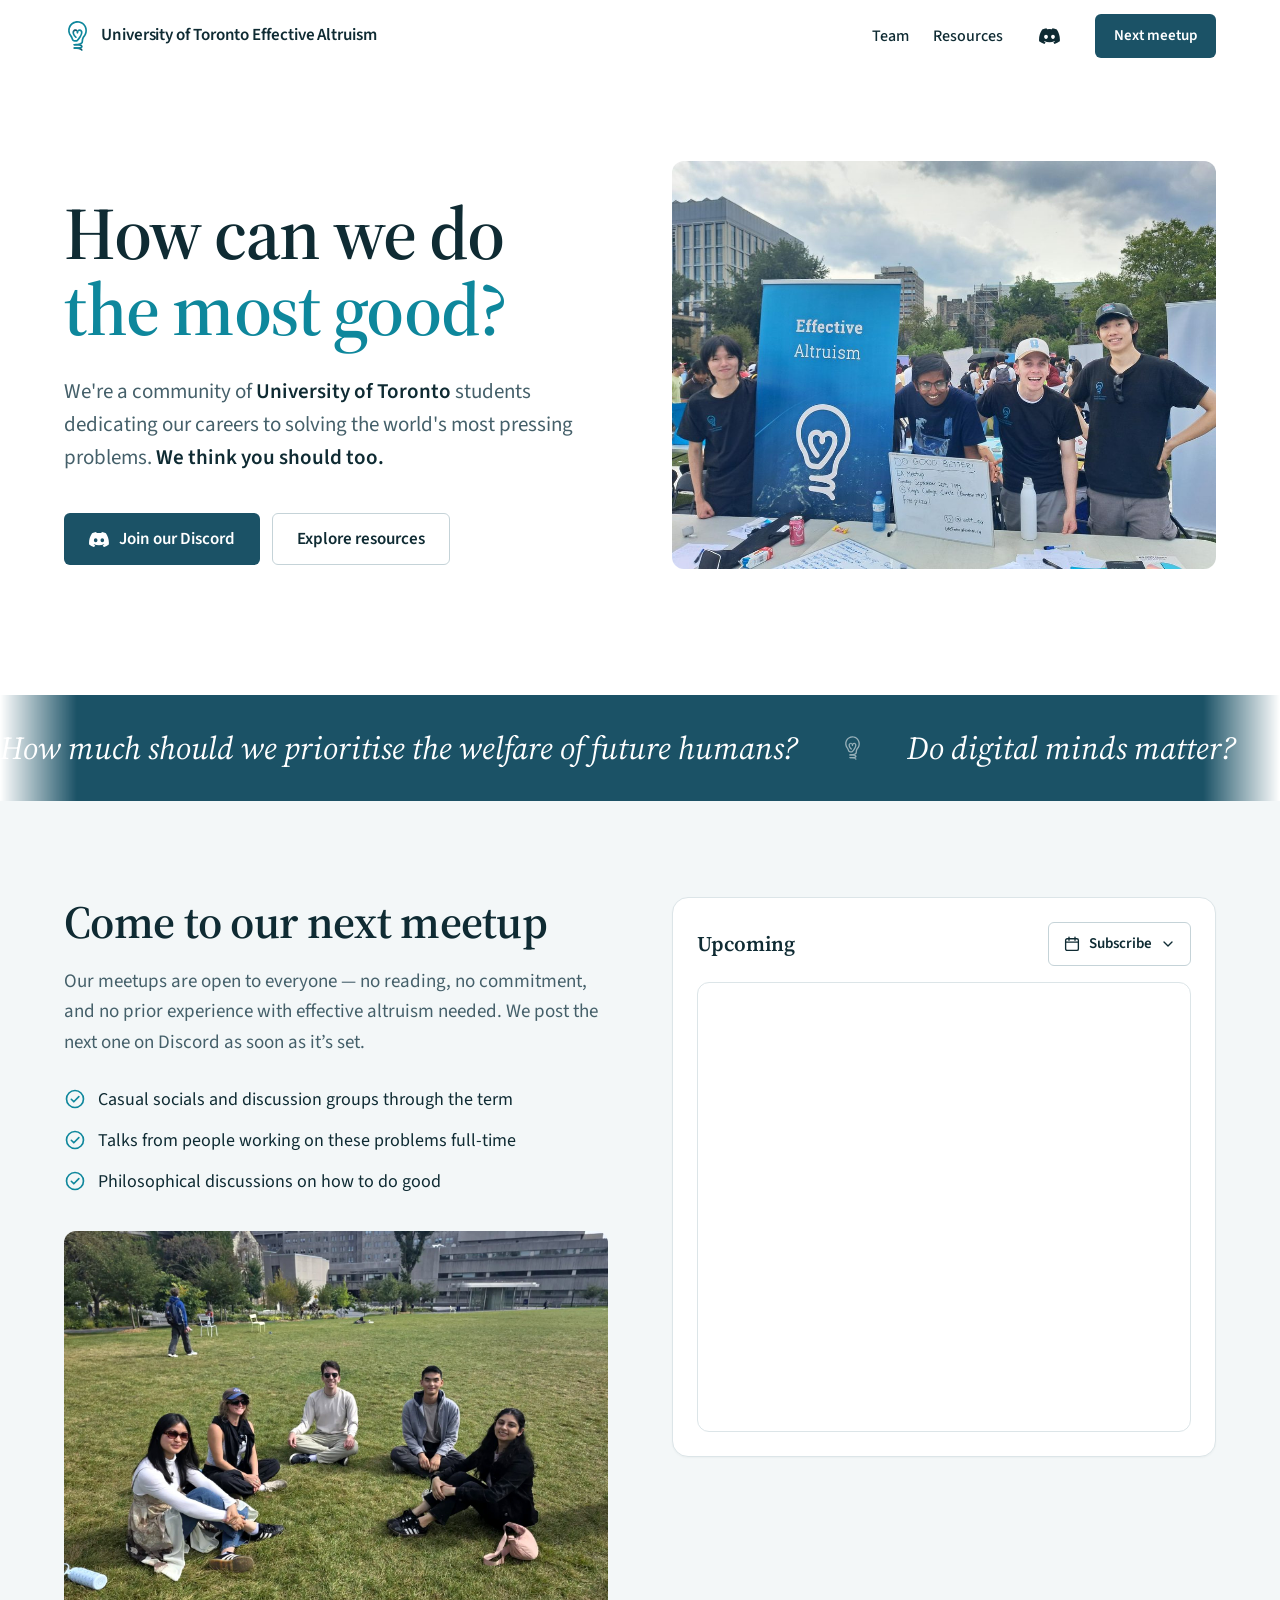
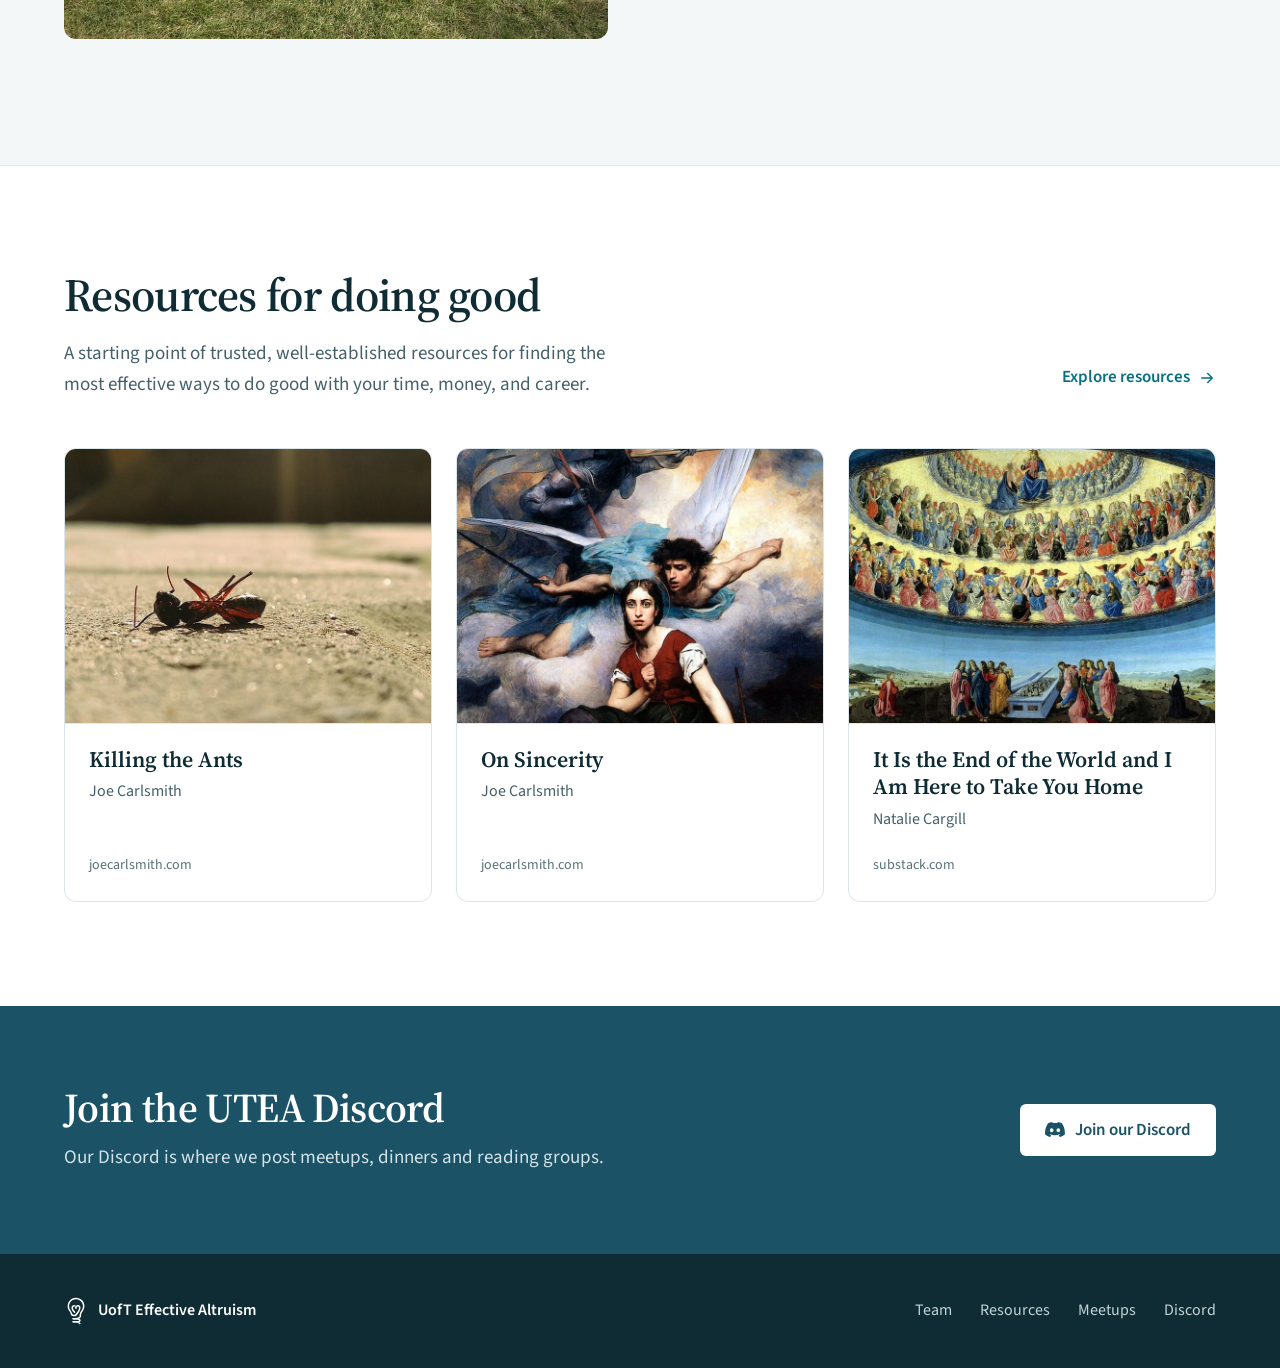
==== commit 27c0ba23: "Use Luma's calendar embed for meetups; add copy-email buttons for the exec - Meetup calendar is now " ====
--- a/index.html
+++ b/index.html
@@ -57,7 +57,7 @@
     href="https://fonts.googleapis.com/css2?family=Source+Serif+4:ital,opsz,wght@0,8..60,400..700;1,8..60,400..700&family=Source+Sans+3:wght@400..700&display=swap"
     rel="stylesheet"
   />
-  <link rel="stylesheet" href="styles.css?v=6" />
+  <link rel="stylesheet" href="styles.css?v=7" />
 </head>
 <body>
   <!-- Navigation -->
@@ -175,17 +175,9 @@
           <figcaption>ACX x EA University of Toronto Meetup</figcaption>
         </figure>
 
-        <div class="cal" data-calendar>
+        <div class="cal">
           <div class="cal__head">
-            <div class="cal__nav">
-              <button class="icon-btn" type="button" data-cal-prev aria-label="Previous month">
-                <svg viewBox="0 0 24 24" width="20" height="20" fill="none" stroke="currentColor" stroke-width="2" stroke-linecap="round" stroke-linejoin="round" aria-hidden="true" focusable="false"><path d="M15 6l-6 6 6 6"/></svg>
-              </button>
-              <h3 class="cal__month" aria-live="polite">October 2026</h3>
-              <button class="icon-btn" type="button" data-cal-next aria-label="Next month">
-                <svg viewBox="0 0 24 24" width="20" height="20" fill="none" stroke="currentColor" stroke-width="2" stroke-linecap="round" stroke-linejoin="round" aria-hidden="true" focusable="false"><path d="M9 6l6 6-6 6"/></svg>
-              </button>
-            </div>
+            <h3 class="cal__title">Upcoming</h3>
             <details class="subscribe">
               <summary class="btn btn--outline">
                 <svg viewBox="0 0 24 24" width="18" height="18" fill="none" stroke="currentColor" stroke-width="1.8" stroke-linecap="round" stroke-linejoin="round" aria-hidden="true" focusable="false"><rect x="3.5" y="5" width="17" height="15.5" rx="2"/><path d="M3.5 9.5h17M8 3v4M16 3v4"/></svg>
@@ -193,7 +185,7 @@
                 <svg viewBox="0 0 24 24" width="16" height="16" fill="none" stroke="currentColor" stroke-width="2" stroke-linecap="round" stroke-linejoin="round" aria-hidden="true" focusable="false"><path d="M6 9l6 6 6-6"/></svg>
               </summary>
               <ul class="menu">
-                <li><a href="https://calendar.google.com/calendar/render?cid=webcal%3A%2F%2Fapi.lu.ma%2Fics%2Fget%3Fentity%3Dcalendar%26id%3Dcal-fh8Pi0BvCtkoalt" target="_blank" rel="noopener">Google Calendar</a></li>
+                <li><a href="https://calendar.google.com/calendar/render?cid=http%3A%2F%2Fapi.luma.com%2Fics%2Fget%3Fentity%3Dcalendar%26id%3Dcal-fh8Pi0BvCtkoalt" target="_blank" rel="noopener">Google Calendar</a></li>
                 <li><a href="webcal://api.lu.ma/ics/get?entity=calendar&amp;id=cal-fh8Pi0BvCtkoalt">Apple Calendar</a></li>
                 <li><a href="https://outlook.live.com/calendar/0/addfromweb?url=https%3A%2F%2Fapi.lu.ma%2Fics%2Fget%3Fentity%3Dcalendar%26id%3Dcal-fh8Pi0BvCtkoalt&amp;name=UTEA" target="_blank" rel="noopener">Outlook</a></li>
                 <li><a href="https://lu.ma/utea" target="_blank" rel="noopener">Luma</a></li>
@@ -204,19 +196,14 @@
             </details>
           </div>
 
-          <div class="cal__dow" aria-hidden="true">
-            <span>SUN</span><span>MON</span><span>TUE</span><span>WED</span><span>THU</span><span>FRI</span><span>SAT</span>
-          </div>
-          <div class="cal__grid"></div>
-
-          <div class="cal__upcoming">
-            <h3 class="cal__label">Upcoming</h3>
-            <ul class="cal__list" hidden></ul>
-            <p class="cal__empty" hidden>No upcoming meetups yet.</p>
-            <noscript>
-              <p class="cal__empty">See upcoming meetups on <a href="https://lu.ma/utea">lu.ma/utea</a>.</p>
-            </noscript>
-          </div>
+          <!-- Luma's own embed of the UTEA calendar (lu.ma/utea): always current, RSVPs handled by Luma. -->
+          <iframe
+            class="cal__embed"
+            src="https://luma.com/embed/calendar/cal-fh8Pi0BvCtkoalt/events?compact=true&amp;lt=light"
+            title="Upcoming UTEA events on Luma"
+            loading="lazy"
+            allowfullscreen
+          ></iframe>
         </div>
       </div>
     </section>
@@ -299,6 +286,6 @@
     </div>
   </footer>
 
-  <script src="script.js?v=6"></script>
+  <script src="script.js?v=7"></script>
 </body>
 </html>
--- a/styles.css
+++ b/styles.css
@@ -257,23 +257,16 @@
   box-shadow: 0 1px 2px rgba(15, 43, 51, 0.04);
 }
 .cal__head { display: flex; flex-wrap: wrap; align-items: center; justify-content: space-between; gap: 12px; }
-.cal__nav { display: flex; align-items: center; gap: 2px; }
-.cal__month { min-width: 156px; text-align: center; font-family: var(--serif); font-size: 21px; font-weight: 600; }
-
-.icon-btn {
-  width: 44px;
-  height: 44px;
-  display: inline-flex;
-  align-items: center;
-  justify-content: center;
-  padding: 0;
-  border: 0;
-  border-radius: 999px;
-  background: transparent;
-  color: var(--ink-2);
-  cursor: pointer;
-}
-.icon-btn:hover { background: var(--tint); color: var(--ink); }
+.cal__title { font-family: var(--serif); font-size: 21px; font-weight: 600; }
+.cal__embed {
+  display: block;
+  width: 100%;
+  height: 450px;
+  margin-top: 16px;
+  border: 1px solid var(--line-2);
+  border-radius: 12px;
+  background: #fff;
+}
 
 .subscribe { position: relative; }
 .subscribe > summary { list-style: none; }
@@ -315,116 +308,6 @@
 .menu a:hover,
 .menu button:hover { background: var(--surface); color: var(--ink); }
 .menu__sep { border-top: 1px solid var(--line); margin-top: 6px; padding-top: 6px; }
-
-.cal__dow {
-  display: grid;
-  grid-template-columns: repeat(7, minmax(0, 1fr));
-  margin-top: 18px;
-  font-size: 12px;
-  font-weight: 600;
-  letter-spacing: 0.06em;
-  color: var(--ink-3);
-  text-align: center;
-}
-.cal__grid { display: grid; grid-template-columns: repeat(7, minmax(0, 1fr)); row-gap: 4px; margin-top: 10px; }
-
-.day {
-  width: 42px;
-  height: 42px;
-  margin: 0 auto;
-  display: flex;
-  align-items: center;
-  justify-content: center;
-  padding: 0;
-  border: 0;
-  border-radius: 999px;
-  background: transparent;
-  color: var(--ink);
-  font-family: inherit;
-  font-size: 16px;
-}
-.day--past { color: var(--ink-3); }
-.day--today { box-shadow: inset 0 0 0 1.5px var(--ink); font-weight: 600; }
-.day--event { background: var(--tint); color: var(--deep); font-weight: 600; cursor: pointer; }
-.day--event:hover { background: #cfe3e8; }
-.day--event[aria-pressed="true"] { background: var(--deep); color: #fff; }
-@media (max-width: 420px) {
-  .cal { padding: 18px; }
-  .day { width: 36px; height: 36px; font-size: 15px; }
-}
-
-.cal__upcoming { margin-top: 20px; padding-top: 20px; border-top: 1px solid var(--line); }
-.cal__label {
-  margin: 0 0 8px;
-  font-size: 13px;
-  font-weight: 700;
-  letter-spacing: 0.08em;
-  text-transform: uppercase;
-  color: var(--ink-3);
-}
-.cal__list { list-style: none; margin: 0; padding: 0; display: flex; flex-direction: column; gap: 4px; }
-.cal__empty {
-  margin: 0;
-  padding: 20px 16px;
-  border: 1px dashed var(--border);
-  border-radius: 12px;
-  font-size: 16px;
-  line-height: 1.5;
-  color: var(--ink-2);
-  text-align: center;
-}
-
-.event { display: flex; align-items: center; gap: 12px; padding: 8px; border-radius: 12px; }
-.event.is-selected { background: var(--surface); }
-.event__pick {
-  flex: 1 1 auto;
-  min-width: 0;
-  display: flex;
-  align-items: center;
-  gap: 16px;
-  padding: 0;
-  border: 0;
-  background: transparent;
-  color: inherit;
-  font-family: inherit;
-  text-align: left;
-  cursor: pointer;
-}
-.event__date {
-  flex-shrink: 0;
-  width: 56px;
-  height: 60px;
-  display: flex;
-  flex-direction: column;
-  align-items: center;
-  justify-content: center;
-  gap: 2px;
-  border-radius: 10px;
-  background: var(--tint);
-  color: var(--deep);
-}
-.event.is-selected .event__date { background: var(--deep); color: #fff; }
-.event__mon { font-size: 11px; font-weight: 700; letter-spacing: 0.08em; }
-.event__day { font-size: 22px; font-weight: 600; line-height: 1.05; }
-.event__text { display: flex; flex-direction: column; gap: 2px; min-width: 0; }
-.event__title { font-size: 18px; font-weight: 600; line-height: 1.3; color: var(--ink); }
-.event__meta { font-size: 15px; line-height: 1.4; color: var(--ink-2); }
-
-.rsvp {
-  flex-shrink: 0;
-  display: inline-flex;
-  align-items: center;
-  gap: 6px;
-  height: 44px;
-  padding: 0 14px;
-  border: 1px solid var(--border);
-  border-radius: 999px;
-  color: var(--ink);
-  font-size: 15px;
-  font-weight: 600;
-  text-decoration: none;
-}
-.rsvp:hover { border-color: var(--ink); color: var(--ink); }
 
 /* ---------- Cards (essays) ---------- */
 .section__head { display: flex; flex-wrap: wrap; align-items: flex-end; justify-content: space-between; gap: 24px; }
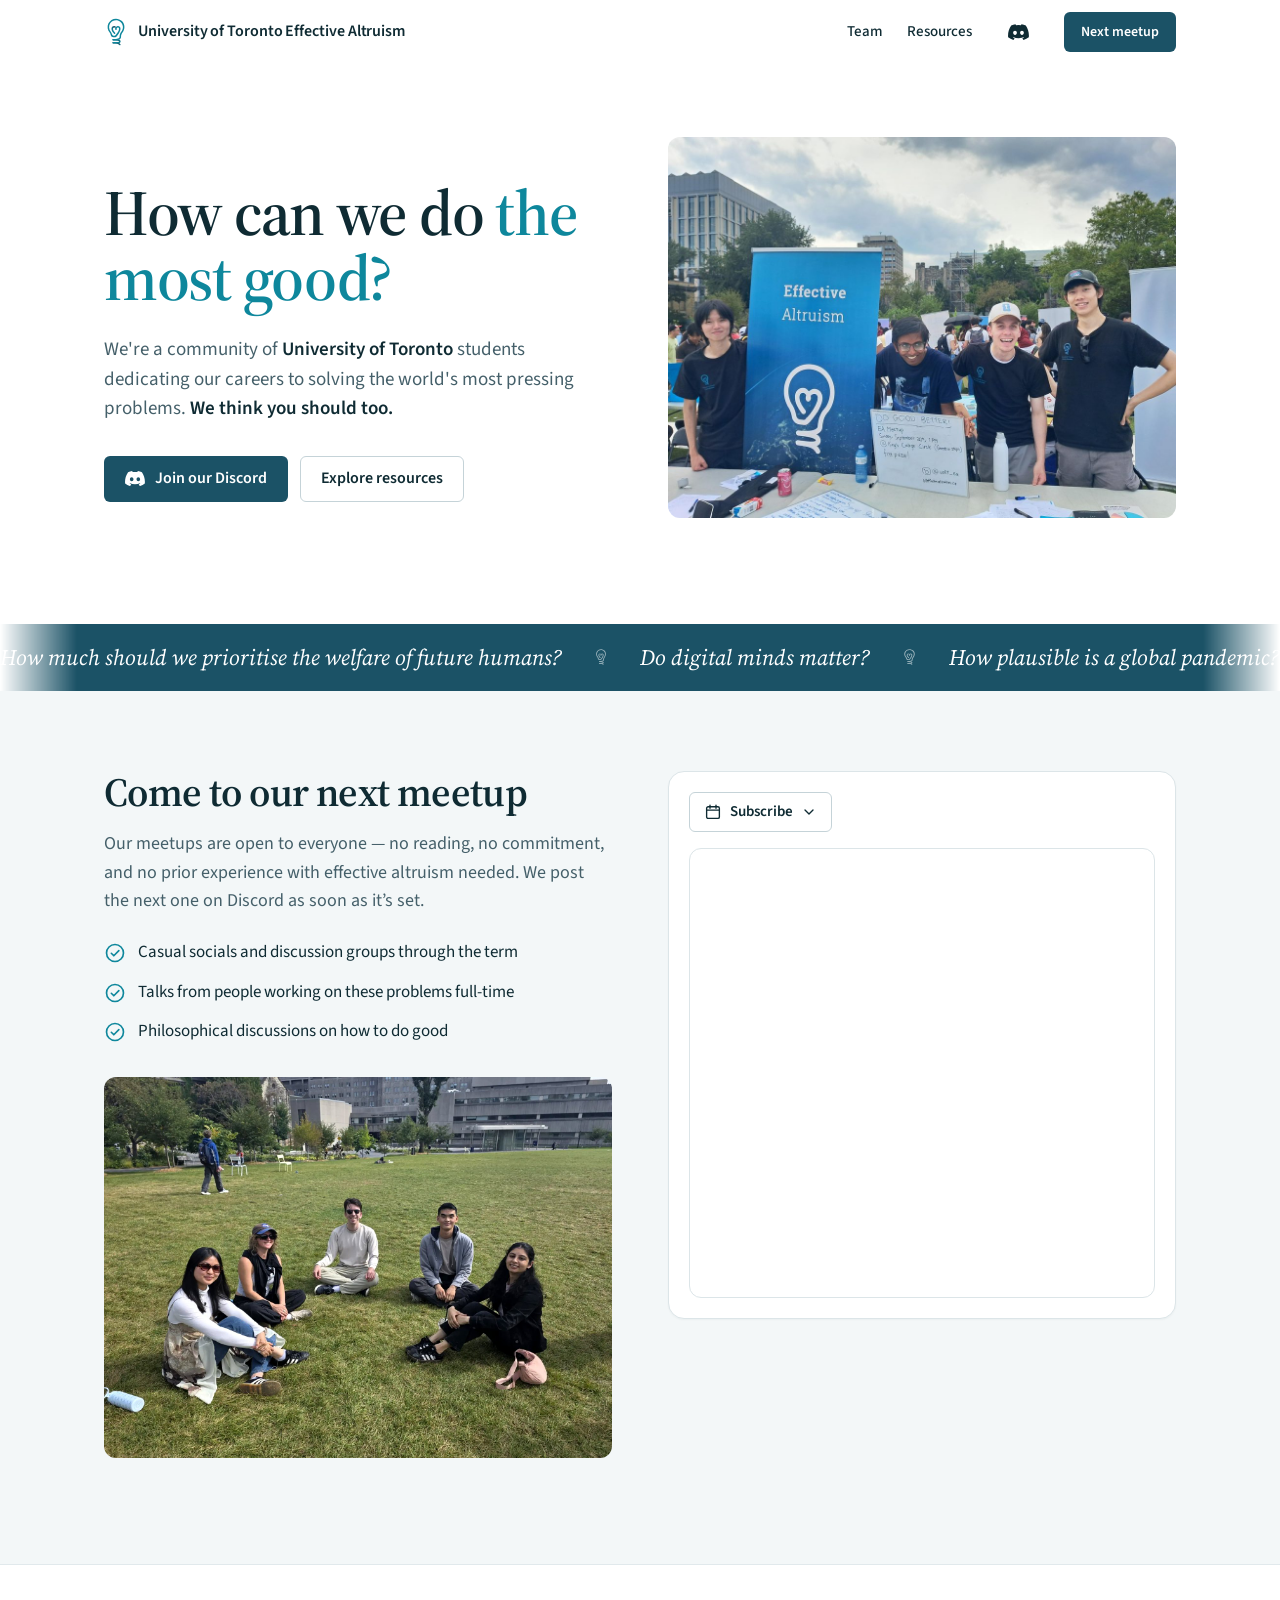
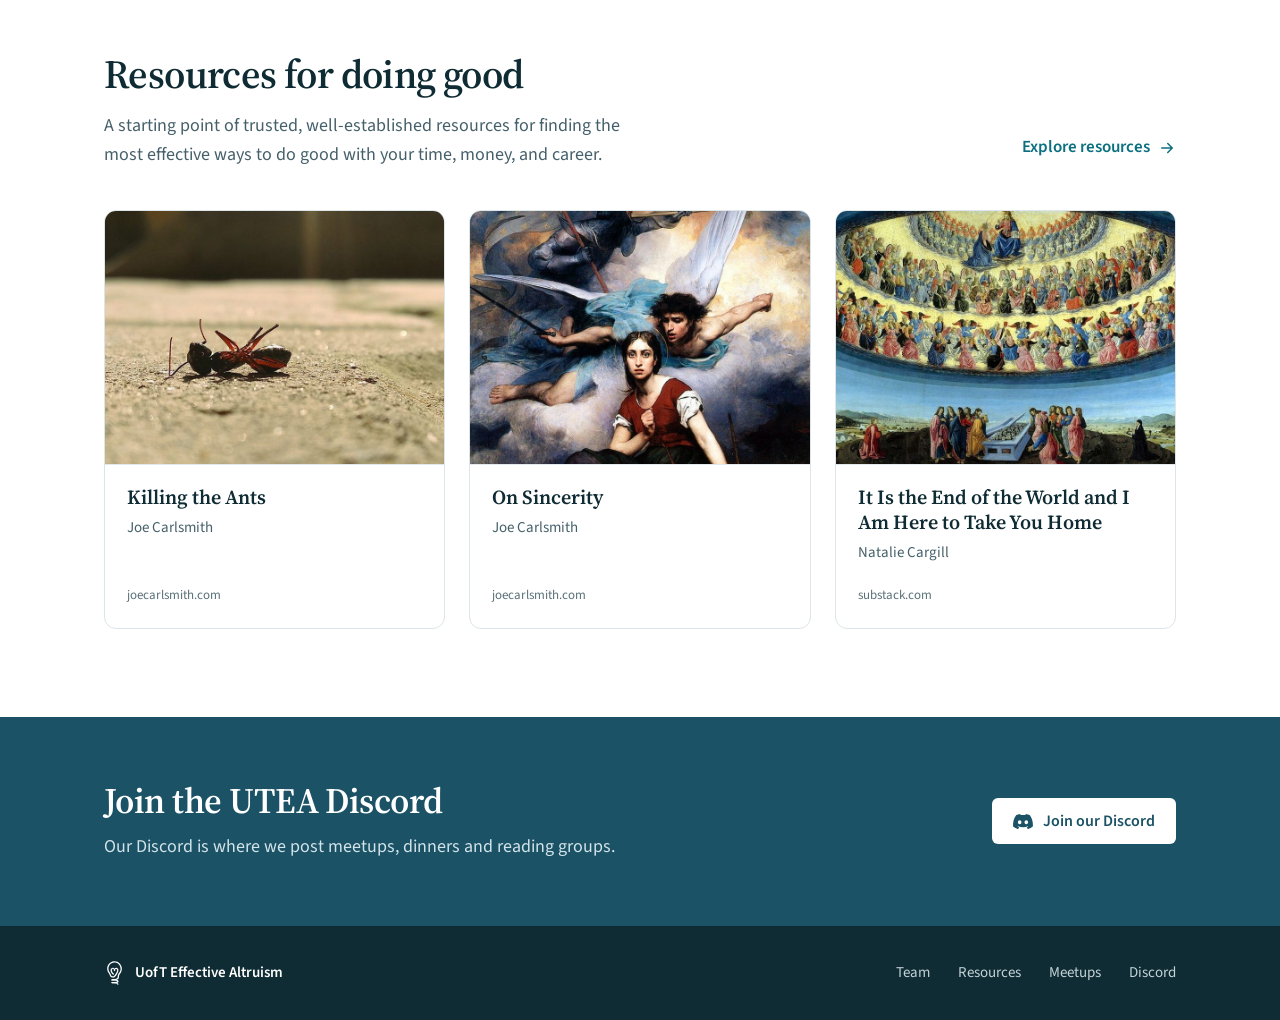
==== commit 8fbdb79b: "Feed the meetup calendar from Luma via a Worker; shrink the site - The site is a Cloudflare Worker w" ====
--- a/index.html
+++ b/index.html
@@ -57,7 +57,7 @@
     href="https://fonts.googleapis.com/css2?family=Source+Serif+4:ital,opsz,wght@0,8..60,400..700;1,8..60,400..700&family=Source+Sans+3:wght@400..700&display=swap"
     rel="stylesheet"
   />
-  <link rel="stylesheet" href="styles.css?v=7" />
+  <link rel="stylesheet" href="styles.css?v=8" />
 </head>
 <body>
   <!-- Navigation -->
@@ -175,9 +175,17 @@
           <figcaption>ACX x EA University of Toronto Meetup</figcaption>
         </figure>
 
-        <div class="cal">
+        <div class="cal" data-calendar>
           <div class="cal__head">
-            <h3 class="cal__title">Upcoming</h3>
+            <div class="cal__nav">
+              <button class="icon-btn" type="button" data-cal-prev aria-label="Previous month">
+                <svg viewBox="0 0 24 24" width="20" height="20" fill="none" stroke="currentColor" stroke-width="2" stroke-linecap="round" stroke-linejoin="round" aria-hidden="true" focusable="false"><path d="M15 6l-6 6 6 6"/></svg>
+              </button>
+              <h3 class="cal__month" aria-live="polite">October 2026</h3>
+              <button class="icon-btn" type="button" data-cal-next aria-label="Next month">
+                <svg viewBox="0 0 24 24" width="20" height="20" fill="none" stroke="currentColor" stroke-width="2" stroke-linecap="round" stroke-linejoin="round" aria-hidden="true" focusable="false"><path d="M9 6l6 6-6 6"/></svg>
+              </button>
+            </div>
             <details class="subscribe">
               <summary class="btn btn--outline">
                 <svg viewBox="0 0 24 24" width="18" height="18" fill="none" stroke="currentColor" stroke-width="1.8" stroke-linecap="round" stroke-linejoin="round" aria-hidden="true" focusable="false"><rect x="3.5" y="5" width="17" height="15.5" rx="2"/><path d="M3.5 9.5h17M8 3v4M16 3v4"/></svg>
@@ -196,14 +204,19 @@
             </details>
           </div>
 
-          <!-- Luma's own embed of the UTEA calendar (lu.ma/utea): always current, RSVPs handled by Luma. -->
-          <iframe
-            class="cal__embed"
-            src="https://luma.com/embed/calendar/cal-fh8Pi0BvCtkoalt/events?compact=true&amp;lt=light"
-            title="Upcoming UTEA events on Luma"
-            loading="lazy"
-            allowfullscreen
-          ></iframe>
+          <div class="cal__dow" aria-hidden="true">
+            <span>SUN</span><span>MON</span><span>TUE</span><span>WED</span><span>THU</span><span>FRI</span><span>SAT</span>
+          </div>
+          <div class="cal__grid"></div>
+
+          <div class="cal__upcoming">
+            <h3 class="cal__label">Upcoming</h3>
+            <ul class="cal__list" hidden></ul>
+            <p class="cal__empty" hidden>No upcoming meetups yet.</p>
+            <noscript>
+              <p class="cal__empty">See upcoming meetups on <a href="https://lu.ma/utea">lu.ma/utea</a>.</p>
+            </noscript>
+          </div>
         </div>
       </div>
     </section>
@@ -286,6 +299,6 @@
     </div>
   </footer>
 
-  <script src="script.js?v=7"></script>
+  <script src="script.js?v=8"></script>
 </body>
 </html>
--- a/styles.css
+++ b/styles.css
@@ -26,7 +26,7 @@
   --serif: "Source Serif 4", Georgia, serif;
   --sans: "Source Sans 3", system-ui, -apple-system, "Segoe UI", sans-serif;
 
-  --nav-h: 72px;
+  --nav-h: 64px;
 }
 
 *, *::before, *::after { box-sizing: border-box; }
@@ -41,18 +41,19 @@
   background: var(--bg);
   color: var(--ink);
   font-family: var(--sans);
-  font-size: 18px;
+  font-size: 17px;
   line-height: 1.6;
   -webkit-font-smoothing: antialiased;
 }
 
 img { display: block; max-width: 100%; height: auto; }
+[hidden] { display: none !important; }
 a { color: var(--action); }
 a:hover { color: var(--deep); }
 h1, h2, h3 { margin: 0; }
 :focus-visible { outline: 2px solid var(--teal); outline-offset: 3px; }
 
-.wrap { max-width: 1200px; margin: 0 auto; padding: 0 24px; }
+.wrap { max-width: 1120px; margin: 0 auto; padding: 0 24px; }
 
 .sr-only {
   position: absolute; width: 1px; height: 1px; padding: 0; margin: -1px;
@@ -82,12 +83,12 @@
 
 .brand { display: flex; align-items: center; gap: 10px; color: var(--ink); text-decoration: none; }
 .brand:hover { color: var(--ink); }
-.brand img { height: 38px; width: auto; }
-.brand__text { font-size: 17px; font-weight: 600; letter-spacing: -0.005em; }
+.brand img { height: 34px; width: auto; }
+.brand__text { font-size: 16px; font-weight: 600; letter-spacing: -0.005em; }
 .brand__short { display: none; }
 
 .nav__links { display: flex; align-items: center; gap: 24px; list-style: none; margin: 0; padding: 0; }
-.nav__link { color: var(--ink); text-decoration: none; font-size: 16px; font-weight: 500; }
+.nav__link { color: var(--ink); text-decoration: none; font-size: 15px; font-weight: 500; }
 .nav__link:hover { color: var(--action); }
 .nav__link[aria-current="page"] { color: var(--action); font-weight: 600; }
 .nav__icon { display: flex; align-items: center; justify-content: center; width: 44px; height: 44px; color: var(--ink); }
@@ -108,12 +109,12 @@
   align-items: center;
   justify-content: center;
   gap: 10px;
-  min-height: 52px;
-  padding: 12px 24px;
+  min-height: 46px;
+  padding: 10px 20px;
   border: 1px solid transparent;
   border-radius: 6px;
   font-family: inherit;
-  font-size: 17px;
+  font-size: 16px;
   font-weight: 600;
   line-height: 1.3;
   text-decoration: none;
@@ -121,7 +122,7 @@
   transition: background-color 0.15s ease, border-color 0.15s ease, color 0.15s ease;
 }
 .btn svg { flex-shrink: 0; }
-.btn--sm { min-height: 44px; padding: 0 18px; font-size: 15px; white-space: nowrap; }
+.btn--sm { min-height: 40px; padding: 0 16px; font-size: 14px; white-space: nowrap; }
 .btn--primary { background: var(--deep); color: #fff; }
 .btn--primary:hover { background: var(--deep-hover); color: #fff; }
 .btn--outline { background: #fff; border-color: var(--border); color: var(--ink); }
@@ -133,8 +134,8 @@
 .photo { margin: 0; }
 .photo img { width: 100%; aspect-ratio: 4 / 3; object-fit: cover; border-radius: 12px; }
 .photo figcaption {
-  margin-top: 10px;
-  font-size: 14px;
+  margin-top: 8px;
+  font-size: 13px;
   line-height: 1.4;
   color: var(--ink-3);
   opacity: 0;
@@ -147,31 +148,31 @@
 }
 
 /* ---------- Hero ---------- */
-.hero { padding: 88px 0 96px; }
-.hero__inner { display: flex; flex-wrap: wrap; align-items: center; gap: 64px; }
+.hero { padding: 72px 0 80px; }
+.hero__inner { display: flex; flex-wrap: wrap; align-items: center; gap: 56px; }
 .hero__copy, .hero__media { flex: 1 1 440px; min-width: 0; }
 .hero h1 {
   font-family: var(--serif);
-  font-size: clamp(46px, 5.8vw, 78px);
+  font-size: clamp(40px, 5vw, 66px);
   line-height: 1.03;
   font-weight: 600;
   letter-spacing: -0.02em;
 }
 .hero h1 .accent { color: var(--teal); }
-.hero__sub { margin: 28px 0 0; max-width: 520px; font-size: 21px; line-height: 1.55; color: var(--ink-2); }
+.hero__sub { margin: 24px 0 0; max-width: 500px; font-size: 19px; line-height: 1.55; color: var(--ink-2); }
 .hero__sub strong { color: var(--ink); font-weight: 600; }
-.hero__actions { display: flex; flex-wrap: wrap; gap: 12px; margin-top: 40px; }
+.hero__actions { display: flex; flex-wrap: wrap; gap: 12px; margin-top: 32px; }
 
 @media (max-width: 600px) {
-  .hero { padding: 56px 0 64px; }
+  .hero { padding: 48px 0 56px; }
   .hero__inner { gap: 40px; }
-  .hero__sub { font-size: 19px; }
+  .hero__sub { font-size: 18px; }
 }
 
 /* ---------- Questions reel ---------- */
 .reel {
   background: var(--deep);
-  padding: 34px 0;
+  padding: 20px 0;
   overflow: hidden;
   -webkit-mask-image: linear-gradient(90deg, transparent, #000 6%, #000 94%, transparent);
   mask-image: linear-gradient(90deg, transparent, #000 6%, #000 94%, transparent);
@@ -182,22 +183,22 @@
 .reel li {
   display: flex;
   align-items: center;
-  gap: 44px;
-  padding-right: 44px;
+  gap: 32px;
+  padding-right: 32px;
   white-space: nowrap;
   font-family: var(--serif);
   font-style: italic;
-  font-size: 32px;
+  font-size: 22px;
   line-height: 1.2;
   color: #fff;
 }
-.reel li img { height: 30px; width: auto; opacity: 0.55; }
+.reel li img { height: 20px; width: auto; opacity: 0.55; }
 @keyframes reel { to { transform: translateX(-50%); } }
 
 @media (max-width: 600px) {
-  .reel { padding: 24px 0; }
-  .reel li { font-size: 24px; gap: 32px; padding-right: 32px; }
-  .reel li img { height: 24px; }
+  .reel { padding: 16px 0; }
+  .reel li { font-size: 18px; gap: 24px; padding-right: 24px; }
+  .reel li img { height: 16px; }
 }
 @media (prefers-reduced-motion: reduce) {
   .reel { overflow-x: auto; }
@@ -205,33 +206,33 @@
 }
 
 /* ---------- Shared section type ---------- */
-.section { padding: 104px 0; }
+.section { padding: 88px 0; }
 .section-title {
   font-family: var(--serif);
-  font-size: clamp(34px, 3.6vw, 48px);
+  font-size: clamp(30px, 3.2vw, 40px);
   line-height: 1.08;
   font-weight: 600;
   letter-spacing: -0.015em;
 }
-.lede { margin: 20px 0 0; max-width: 560px; font-size: 19px; line-height: 1.6; color: var(--ink-2); }
+.lede { margin: 16px 0 0; max-width: 540px; font-size: 18px; line-height: 1.6; color: var(--ink-2); }
 
 @media (max-width: 600px) {
-  .section { padding: 72px 0; }
+  .section { padding: 64px 0; }
 }
 
 /* ---------- Meetups + calendar ---------- */
 .meetup {
   background: var(--surface);
   border-bottom: 1px solid var(--line);
-  padding: 96px 0;
+  padding: 80px 0;
   scroll-margin-top: var(--nav-h);
 }
 .meetup__grid {
   display: grid;
   grid-template-columns: minmax(0, 1fr) minmax(0, 1fr);
   grid-template-areas: "text cal" "photo cal";
-  column-gap: 64px;
-  row-gap: 36px;
+  column-gap: 56px;
+  row-gap: 32px;
   align-items: start;
 }
 .meetup__text { grid-area: text; }
@@ -242,42 +243,49 @@
   .meetup__grid { grid-template-columns: minmax(0, 1fr); grid-template-areas: "text" "cal" "photo"; }
 }
 @media (max-width: 600px) {
-  .meetup { padding: 72px 0; }
-}
-
-.checks { list-style: none; margin: 28px 0 0; padding: 0; display: flex; flex-direction: column; gap: 14px; }
-.checks li { display: flex; align-items: flex-start; gap: 12px; font-size: 18px; line-height: 1.5; }
+  .meetup { padding: 64px 0; }
+}
+
+.checks { list-style: none; margin: 24px 0 0; padding: 0; display: flex; flex-direction: column; gap: 14px; }
+.checks li { display: flex; align-items: flex-start; gap: 12px; font-size: 17px; line-height: 1.5; }
 .checks svg { flex-shrink: 0; margin-top: 2px; }
 
 .cal {
   background: #fff;
   border: 1px solid var(--line-2);
   border-radius: 16px;
-  padding: 24px;
+  padding: 20px;
   box-shadow: 0 1px 2px rgba(15, 43, 51, 0.04);
 }
 .cal__head { display: flex; flex-wrap: wrap; align-items: center; justify-content: space-between; gap: 12px; }
-.cal__title { font-family: var(--serif); font-size: 21px; font-weight: 600; }
-.cal__embed {
-  display: block;
-  width: 100%;
-  height: 450px;
-  margin-top: 16px;
-  border: 1px solid var(--line-2);
-  border-radius: 12px;
-  background: #fff;
-}
+.cal__nav { display: flex; align-items: center; gap: 2px; }
+.cal__month { min-width: 140px; text-align: center; font-family: var(--serif); font-size: 19px; font-weight: 600; }
+
+.icon-btn {
+  width: 40px;
+  height: 40px;
+  display: inline-flex;
+  align-items: center;
+  justify-content: center;
+  padding: 0;
+  border: 0;
+  border-radius: 999px;
+  background: transparent;
+  color: var(--ink-2);
+  cursor: pointer;
+}
+.icon-btn:hover { background: var(--tint); color: var(--ink); }
 
 .subscribe { position: relative; }
 .subscribe > summary { list-style: none; }
 .subscribe > summary::-webkit-details-marker { display: none; }
-.subscribe > summary.btn { min-height: 44px; padding: 0 14px; gap: 8px; font-size: 15px; }
+.subscribe > summary.btn { min-height: 40px; padding: 0 14px; gap: 8px; font-size: 15px; }
 .subscribe[open] > summary { border-color: var(--ink); }
 
 .menu {
   position: absolute;
   right: 0;
-  top: 52px;
+  top: 48px;
   z-index: 5;
   min-width: 224px;
   list-style: none;
@@ -293,7 +301,7 @@
   display: flex;
   align-items: center;
   width: 100%;
-  min-height: 44px;
+  min-height: 40px;
   padding: 0 12px;
   border: 0;
   border-radius: 6px;
@@ -309,12 +317,131 @@
 .menu button:hover { background: var(--surface); color: var(--ink); }
 .menu__sep { border-top: 1px solid var(--line); margin-top: 6px; padding-top: 6px; }
 
+.cal__dow {
+  display: grid;
+  grid-template-columns: repeat(7, minmax(0, 1fr));
+  margin-top: 18px;
+  font-size: 12px;
+  font-weight: 600;
+  letter-spacing: 0.06em;
+  color: var(--ink-3);
+  text-align: center;
+}
+.cal__grid { display: grid; grid-template-columns: repeat(7, minmax(0, 1fr)); row-gap: 4px; margin-top: 10px; }
+
+.day {
+  width: 38px;
+  height: 38px;
+  margin: 0 auto;
+  display: flex;
+  align-items: center;
+  justify-content: center;
+  padding: 0;
+  border: 0;
+  border-radius: 999px;
+  background: transparent;
+  color: var(--ink);
+  font-family: inherit;
+  font-size: 15px;
+}
+.day--past { color: var(--ink-3); }
+.day--today { box-shadow: inset 0 0 0 1.5px var(--ink); font-weight: 600; }
+.day--event { background: var(--tint); color: var(--deep); font-weight: 600; cursor: pointer; }
+.day--event:hover { background: #cfe3e8; }
+.day--event[aria-pressed="true"] { background: var(--deep); color: #fff; }
+@media (max-width: 420px) {
+  .cal { padding: 18px; }
+  .day { width: 36px; height: 36px; font-size: 15px; }
+}
+
+.cal__upcoming { margin-top: 20px; padding-top: 20px; border-top: 1px solid var(--line); }
+.cal__label {
+  margin: 0 0 8px;
+  font-size: 13px;
+  font-weight: 700;
+  letter-spacing: 0.08em;
+  text-transform: uppercase;
+  color: var(--ink-3);
+}
+.cal__list { list-style: none; margin: 0; padding: 0; display: flex; flex-direction: column; gap: 4px; }
+.cal__empty {
+  margin: 0;
+  padding: 20px 16px;
+  border: 1px dashed var(--border);
+  border-radius: 12px;
+  font-size: 16px;
+  line-height: 1.5;
+  color: var(--ink-2);
+  text-align: center;
+}
+.cal__embed {
+  display: block;
+  width: 100%;
+  height: 450px;
+  margin-top: 16px;
+  border: 1px solid var(--line-2);
+  border-radius: 12px;
+  background: #fff;
+}
+
+.event { display: flex; align-items: center; gap: 12px; padding: 8px; border-radius: 12px; }
+.event.is-selected { background: var(--surface); }
+.event__pick {
+  flex: 1 1 auto;
+  min-width: 0;
+  display: flex;
+  align-items: center;
+  gap: 16px;
+  padding: 0;
+  border: 0;
+  background: transparent;
+  color: inherit;
+  font-family: inherit;
+  text-align: left;
+  cursor: pointer;
+}
+.event__date {
+  flex-shrink: 0;
+  width: 50px;
+  height: 54px;
+  display: flex;
+  flex-direction: column;
+  align-items: center;
+  justify-content: center;
+  gap: 2px;
+  border-radius: 10px;
+  background: var(--tint);
+  color: var(--deep);
+}
+.event.is-selected .event__date { background: var(--deep); color: #fff; }
+.event__mon { font-size: 11px; font-weight: 700; letter-spacing: 0.08em; }
+.event__day { font-size: 20px; font-weight: 600; line-height: 1.05; }
+.event__text { display: flex; flex-direction: column; gap: 2px; min-width: 0; }
+.event__title { font-size: 17px; font-weight: 600; line-height: 1.3; color: var(--ink); }
+.event__meta { font-size: 14px; line-height: 1.4; color: var(--ink-2); }
+
+.rsvp {
+  flex-shrink: 0;
+  display: inline-flex;
+  align-items: center;
+  gap: 6px;
+  height: 40px;
+  padding: 0 14px;
+  border: 1px solid var(--border);
+  border-radius: 999px;
+  color: var(--ink);
+  font-size: 14px;
+  font-weight: 600;
+  text-decoration: none;
+}
+.rsvp:hover { border-color: var(--ink); color: var(--ink); }
+
 /* ---------- Cards (essays) ---------- */
 .section__head { display: flex; flex-wrap: wrap; align-items: flex-end; justify-content: space-between; gap: 24px; }
 .section__head > div { flex: 1 1 480px; min-width: 0; }
 .more { display: inline-flex; align-items: center; gap: 8px; min-height: 44px; font-size: 17px; font-weight: 600; color: var(--action); text-decoration: none; }
 
-.cards { display: grid; grid-template-columns: repeat(auto-fill, minmax(290px, 1fr)); gap: 24px; margin-top: 48px; }
+.cards { display: grid; grid-template-columns: repeat(auto-fill, minmax(270px, 1fr)); gap: 24px; margin-top: 40px; }
 .cards--4 { grid-template-columns: repeat(auto-fill, minmax(250px, 1fr)); margin-top: 24px; }
 
 .card {
@@ -332,14 +459,14 @@
 .card__art { width: 100%; aspect-ratio: 4 / 3; object-fit: cover; border-bottom: 1px solid var(--line); }
 .card__art--mark { display: flex; align-items: center; justify-content: center; background: var(--deep); }
 .card__art--mark img { height: 92px; width: auto; opacity: 0.9; }
-.card__body { display: flex; flex-direction: column; gap: 6px; flex-grow: 1; padding: 22px 24px 24px; }
-.cards--4 .card__body { padding: 20px 20px 16px; }
-.card__title { font-family: var(--serif); font-size: 22px; line-height: 1.25; font-weight: 600; }
-.cards--4 .card__title { font-size: 20px; }
+.card__body { display: flex; flex-direction: column; gap: 6px; flex-grow: 1; padding: 20px 22px 22px; }
+.cards--4 .card__body { padding: 18px 18px 14px; }
+.card__title { font-family: var(--serif); font-size: 20px; line-height: 1.25; font-weight: 600; }
+.cards--4 .card__title { font-size: 18px; }
 .card__title a { color: var(--ink); text-decoration: none; }
 .card__title a:hover { color: var(--action); }
-.card__by { margin: 0; font-size: 16px; color: var(--ink-2); }
-.card__site { margin-top: auto; padding-top: 16px; font-size: 14px; color: var(--ink-3); }
+.card__by { margin: 0; font-size: 15px; color: var(--ink-2); }
+.card__site { margin-top: auto; padding-top: 14px; font-size: 13px; color: var(--ink-3); }
 .card__foot {
   margin-top: auto;
   padding-top: 14px;
@@ -357,15 +484,15 @@
   align-items: center;
   justify-content: center;
   gap: 6px;
-  min-width: 44px;
-  height: 44px;
+  min-width: 40px;
+  height: 40px;
   padding: 0 12px;
   border: 1px solid var(--line-2);
   border-radius: 999px;
   background: #fff;
   color: var(--ink-2);
   font-family: inherit;
-  font-size: 15px;
+  font-size: 14px;
   font-weight: 600;
   cursor: pointer;
 }
@@ -377,40 +504,40 @@
 @keyframes pop { 50% { transform: scale(1.3); } }
 
 /* ---------- Page headers ---------- */
-.page-head { padding: 80px 0 56px; }
+.page-head { padding: 64px 0 44px; }
 .page-head--rule { border-bottom: 1px solid var(--line); }
 .page-head h1 {
   font-family: var(--serif);
-  font-size: clamp(42px, 4.8vw, 64px);
+  font-size: clamp(36px, 4.2vw, 54px);
   line-height: 1.05;
   font-weight: 600;
   letter-spacing: -0.02em;
 }
-.page-head p { margin: 20px 0 0; max-width: 640px; font-size: 19px; line-height: 1.6; color: var(--ink-2); }
+.page-head p { margin: 16px 0 0; max-width: 620px; font-size: 18px; line-height: 1.6; color: var(--ink-2); }
 .page-head__row { display: flex; align-items: center; gap: 16px; }
 .tag { padding: 6px 12px; border-radius: 999px; background: var(--tint); color: var(--deep); font-size: 16px; font-weight: 600; }
 
 @media (max-width: 600px) {
-  .page-head { padding: 56px 0 40px; }
+  .page-head { padding: 48px 0 36px; }
 }
 
 /* ---------- Resources ---------- */
-.res-group { padding: 64px 0 24px; }
-.res-group + .res-group { padding: 56px 0 104px; }
-.group-title { font-family: var(--serif); font-size: 26px; line-height: 1.3; font-weight: 600; }
+.res-group { padding: 56px 0 20px; }
+.res-group + .res-group { padding: 48px 0 88px; }
+.group-title { font-family: var(--serif); font-size: 23px; line-height: 1.3; font-weight: 600; }
 
 .rows { list-style: none; margin: 24px 0 0; padding: 0; border-top: 1px solid var(--line-2); }
 .row { display: flex; align-items: center; gap: 16px; padding: 14px 0; border-bottom: 1px solid var(--line-2); }
 .row__link { flex: 1 1 auto; min-width: 0; display: flex; align-items: center; gap: 16px; min-height: 48px; color: var(--ink); text-decoration: none; }
 .row__link:hover { color: var(--ink); }
 .row__text { flex: 1 1 auto; min-width: 0; display: flex; flex-wrap: wrap; align-items: baseline; column-gap: 16px; row-gap: 2px; }
-.row__title { font-family: var(--serif); font-size: 21px; line-height: 1.3; font-weight: 600; }
+.row__title { font-family: var(--serif); font-size: 19px; line-height: 1.3; font-weight: 600; }
 .row__link:hover .row__title { color: var(--action); }
-.row__site { font-size: 15px; color: var(--ink-3); }
+.row__site { font-size: 14px; color: var(--ink-3); }
 .row__link svg { flex-shrink: 0; color: var(--action); }
 
 /* ---------- Team ---------- */
-.team-section { padding: 0 0 72px; }
+.team-section { padding: 0 0 64px; }
 .team { display: grid; grid-template-columns: repeat(auto-fill, minmax(240px, 1fr)); gap: 44px 28px; list-style: none; margin: 0; padding: 0; }
 .member { display: flex; flex-direction: column; }
 .member__photo { width: 100%; aspect-ratio: 4 / 5; object-fit: cover; border-radius: 12px; background: var(--tint); }
@@ -424,14 +551,14 @@
   letter-spacing: 0.02em;
   color: var(--deep);
 }
-.member__name { margin-top: 20px; font-family: var(--serif); font-size: 24px; line-height: 1.2; font-weight: 600; }
-.member__role { margin: 4px 0 0; font-size: 17px; color: var(--ink-2); }
+.member__name { margin-top: 18px; font-family: var(--serif); font-size: 22px; line-height: 1.2; font-weight: 600; }
+.member__role { margin: 4px 0 0; font-size: 16px; color: var(--ink-2); }
 .member__links { display: flex; gap: 8px; margin-top: auto; padding-top: 16px; }
 
 .circle-btn {
   position: relative;
-  width: 44px;
-  height: 44px;
+  width: 40px;
+  height: 40px;
   display: inline-flex;
   align-items: center;
   justify-content: center;
@@ -462,21 +589,21 @@
 }
 .circle-btn.is-copy-failed::after { content: "Couldn't copy"; }
 
-.founder-section { padding: 0 0 112px; }
-.founder { display: flex; flex-wrap: wrap; align-items: center; gap: 28px; padding-top: 56px; border-top: 1px solid var(--line-2); }
-.founder .member__photo { width: 200px; }
+.founder-section { padding: 0 0 96px; }
+.founder { display: flex; flex-wrap: wrap; align-items: center; gap: 28px; padding-top: 48px; border-top: 1px solid var(--line-2); }
+.founder .member__photo { width: 180px; }
 .founder__text { flex: 1 1 260px; min-width: 0; }
 .founder .member__name { margin-top: 0; }
 
 /* ---------- Discord gate ---------- */
-.gate { background: var(--surface); padding: 112px 24px 128px; border-bottom: 1px solid var(--line); }
+.gate { background: var(--surface); padding: 96px 24px 112px; border-bottom: 1px solid var(--line); }
 .gate__card {
   max-width: 560px;
   margin: 0 auto;
   display: flex;
   flex-direction: column;
   align-items: center;
-  padding: 56px clamp(24px, 6vw, 48px);
+  padding: 48px clamp(24px, 6vw, 44px);
   background: #fff;
   border: 1px solid var(--line-2);
   border-radius: 16px;
@@ -486,12 +613,12 @@
 .gate h1 {
   margin-top: 28px;
   font-family: var(--serif);
-  font-size: clamp(32px, 3.6vw, 42px);
+  font-size: clamp(28px, 3.2vw, 36px);
   line-height: 1.1;
   font-weight: 600;
   letter-spacing: -0.015em;
 }
-.gate__lede { margin: 14px 0 0; font-size: 18px; line-height: 1.6; color: var(--ink-2); }
+.gate__lede { margin: 14px 0 0; font-size: 17px; line-height: 1.6; color: var(--ink-2); }
 .gate .btn { margin-top: 36px; }
 .gate__back { margin-top: 12px; display: inline-flex; align-items: center; min-height: 44px; font-size: 16px; font-weight: 500; }
 .gate__note { margin: 12px 0 0; font-size: 15px; color: var(--ink-3); }
@@ -501,25 +628,25 @@
 }
 
 /* ---------- Discord band ---------- */
-.band { background: var(--deep); padding: 80px 0; }
+.band { background: var(--deep); padding: 64px 0; }
 .band__inner { display: flex; flex-wrap: wrap; align-items: center; justify-content: space-between; gap: 32px; }
 .band__inner > div { flex: 1 1 480px; min-width: 0; }
 .band h2 {
   font-family: var(--serif);
-  font-size: clamp(32px, 3.2vw, 44px);
+  font-size: clamp(28px, 2.8vw, 38px);
   line-height: 1.12;
   font-weight: 600;
   letter-spacing: -0.015em;
   color: #fff;
 }
-.band p { margin: 12px 0 0; font-size: 19px; line-height: 1.6; color: var(--band-text); }
+.band p { margin: 12px 0 0; font-size: 18px; line-height: 1.6; color: var(--band-text); }
 
 /* ---------- Footer ---------- */
-.footer { background: var(--footer); padding: 40px 0; }
+.footer { background: var(--footer); padding: 32px 0; }
 .footer__inner { display: flex; flex-wrap: wrap; align-items: center; justify-content: space-between; gap: 24px; }
-.footer__brand { display: flex; align-items: center; gap: 10px; color: #fff; text-decoration: none; font-size: 16px; font-weight: 600; }
+.footer__brand { display: flex; align-items: center; gap: 10px; color: #fff; text-decoration: none; font-size: 15px; font-weight: 600; }
 .footer__brand:hover { color: #fff; }
-.footer__brand img { height: 34px; width: auto; }
+.footer__brand img { height: 30px; width: auto; }
 .footer__links { display: flex; flex-wrap: wrap; gap: 8px 28px; list-style: none; margin: 0; padding: 0; }
-.footer__links a { color: var(--footer-text); text-decoration: none; font-size: 16px; }
+.footer__links a { color: var(--footer-text); text-decoration: none; font-size: 15px; }
 .footer__links a:hover { color: #fff; }
